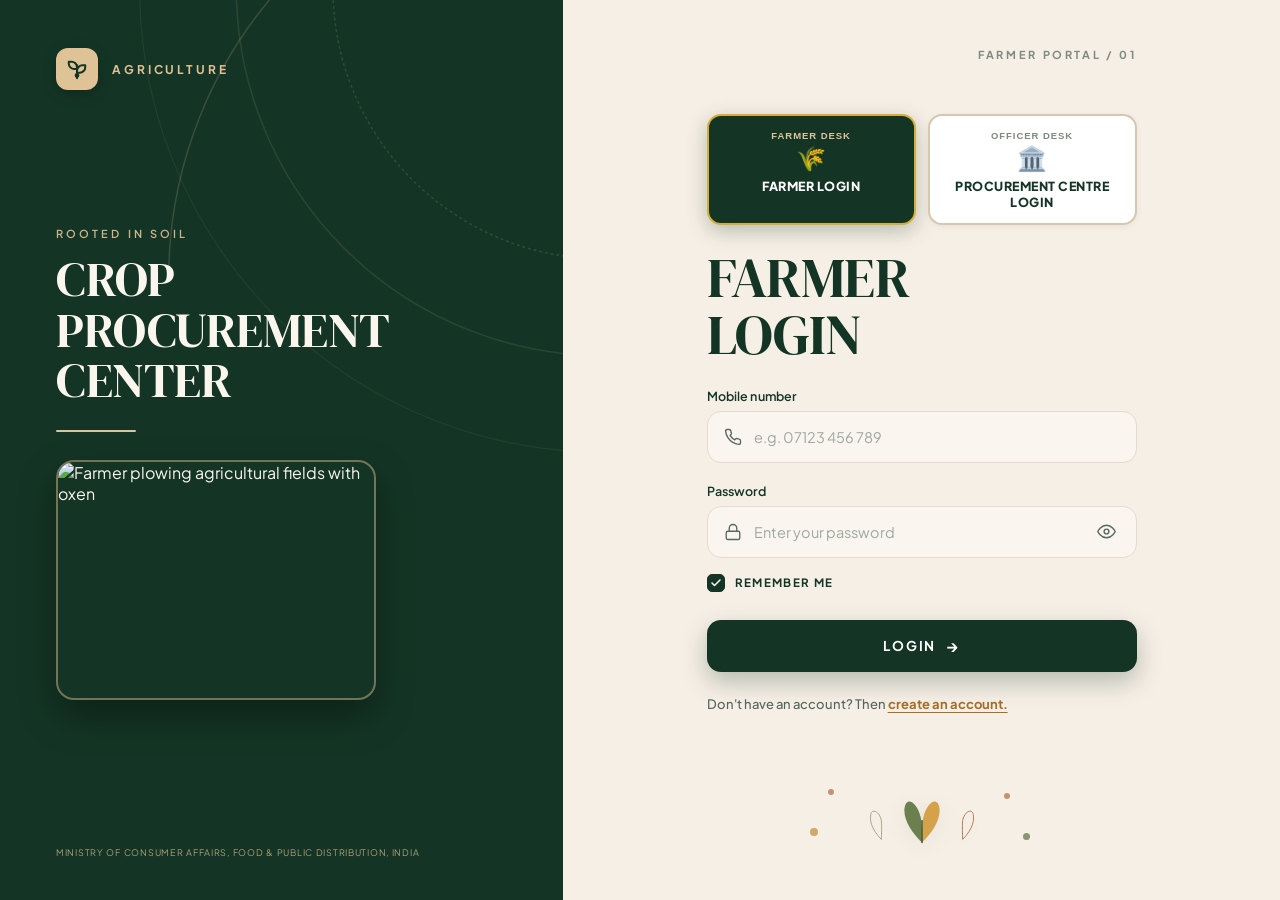
==== index.html @ cc470681 "Add files via upload" ====
<!DOCTYPE html>
<html lang="en">
<head>
  <meta charset="UTF-8">
  <meta name="viewport" content="width=device-width, initial-scale=1.0">
  <title>Ministry of Consumer Affairs, Food & Public Distribution | Crop Procurement Portal</title>
  <meta name="description" content="Official Government of India Crop Procurement System & Portal for farmers. Manage produce registration, book procurement slots, track live tokens, and receive direct MSP payments (DBT).">
  <meta name="theme-color" content="#143525">
  
  <!-- Open Graph / Meta -->
  <meta property="og:type" content="website">
  <meta property="og:title" content="Crop Procurement Center Portal | Government of India">
  <meta property="og:description" content="Direct Benefit Transfer (DBT), Produce Registration, Slot Booking & Real-Time Token Queue Portal for Farmers.">
  <meta property="og:image" content="assets/farmer-illustration.jpg">
  
  <link rel="icon" type="image/svg+xml" href="data:image/svg+xml,<svg xmlns='http://www.w3.org/2000/svg' viewBox='0 0 24 24' fill='%23DFC396'><path d='M12 10a6 6 0 0 0-6-6H3v2a6 6 0 0 0 6 6h3'/><path d='M12 14a6 6 0 0 1 6-6h3v2a6 6 0 0 1-6 6h-3'/><path d='M12 22V8'/><circle cx='12' cy='19' r='1.5'/></svg>">
  
  <!-- Google Fonts: Cormorant Garamond, DM Serif Display, Plus Jakarta Sans -->
  <link rel="preconnect" href="https://fonts.googleapis.com">
  <link rel="preconnect" href="https://fonts.gstatic.com" crossorigin>
  <link href="https://fonts.googleapis.com/css2?family=Cormorant+Garamond:ital,wght@0,500;0,600;0,700;1,600&family=DM+Serif+Display:ital@0;1&family=Plus+Jakarta+Sans:wght@400;500;600;700&display=swap" rel="stylesheet">
  
  <link rel="stylesheet" href="styles.css">
</head>
<body>
  <!-- LOGIN SCREEN -->
  <div class="login-wrapper" id="loginScreen">
    <!-- LEFT PANEL: Green Agricultural Branding -->
    <section class="brand-panel">
      <!-- Decorative background arcs -->
      <svg class="bg-arcs" viewBox="0 0 600 600" fill="none" xmlns="http://www.w3.org/2000/svg" aria-hidden="true">
        <circle cx="580" cy="50" r="280" stroke="#dfc396" stroke-opacity="0.18" stroke-width="1.5" stroke-dasharray="3 3"/>
        <circle cx="580" cy="50" r="380" stroke="#dfc396" stroke-opacity="0.14" stroke-width="1.5"/>
        <circle cx="580" cy="50" r="480" stroke="#dfc396" stroke-opacity="0.09" stroke-width="1.2"/>
        <path d="M 580, -100 A 450 450 0 0 0 130 350" stroke="#dfc396" stroke-opacity="0.22" stroke-width="1.5" />
      </svg>

      <!-- Brand Header -->
      <header class="brand-header">
        <div class="logo-badge sapling-badge" id="logoBadge" title="Agricultural Sapling Logo">
          <svg class="sprout-icon" viewBox="0 0 24 24" width="22" height="22" fill="none" stroke="currentColor" stroke-width="2.2" stroke-linecap="round" stroke-linejoin="round">
            <path d="M12 10a6 6 0 0 0-6-6H3v2a6 6 0 0 0 6 6h3" />
            <path d="M12 14a6 6 0 0 1 6-6h3v2a6 6 0 0 1-6 6h-3" />
            <path d="M12 22V8" />
            <circle cx="12" cy="19" r="1.5" fill="currentColor"/>
          </svg>
        </div>
        <span class="brand-name">AGRICULTURE</span>
      </header>

      <!-- Brand Main Typography -->
      <div class="brand-content">
        <span class="tagline">ROOTED IN SOIL</span>
        <h1 class="brand-title">
          <span>CROP</span>
          <span>PROCUREMENT</span>
          <span>CENTER</span>
        </h1>
        <div class="accent-line" aria-hidden="true"></div>

        <!-- Illustration Card -->
        <div class="farmer-card-container">
          <div class="farmer-card">
            <img 
              src="assets/farmer-illustration.jpg" 
              alt="Farmer plowing agricultural fields with oxen" 
              class="farmer-card-img"
              loading="eager"
            />
          </div>
        </div>
      </div>

      <footer class="brand-footer">
        <span class="support-text">Ministry of Consumer Affairs, Food &amp; Public Distribution, India</span>
      </footer>
    </section>

    <!-- RIGHT PANEL: Warm Cream Authentication Form -->
    <main class="auth-panel">
      <div class="auth-header">
        <span class="step-indicator" id="authStepIndicator">FARMER PORTAL / 01</span>
      </div>

      <div class="form-container">
        <!-- Prominent Side-by-Side Login Selection: Farmer Login & Procurement Centre Login -->
        <div class="login-type-selector">
          <button type="button" class="login-type-card active" id="tabFarmerLogin">
            <span class="type-card-badge">FARMER DESK</span>
            <span class="type-card-icon">🌾</span>
            <span class="type-card-title">FARMER LOGIN</span>
          </button>
          <button type="button" class="login-type-card" id="tabOfficerLogin">
            <span class="type-card-badge">OFFICER DESK</span>
            <span class="type-card-icon">🏛️</span>
            <span class="type-card-title">PROCUREMENT CENTRE LOGIN</span>
          </button>
        </div>

        <div class="form-title-group">
          <h2 class="form-title" id="loginFormTitle">
            <span class="line-1">FARMER</span>
            <span class="line-2">LOGIN</span>
          </h2>
        </div>

        <form id="loginForm" class="auth-form" novalidate>
          <!-- Mobile Number / Officer ID Input -->
          <div class="form-group" id="mobileGroup">
            <label for="mobileNumber" class="form-label" id="identifierLabel">Mobile number</label>
            <div class="input-wrapper">
              <span class="input-icon" id="identifierIcon" aria-hidden="true">
                <svg viewBox="0 0 24 24" fill="none" stroke="currentColor" stroke-width="1.8" stroke-linecap="round" stroke-linejoin="round">
                  <path d="M22 16.92v3a2 2 0 0 1-2.18 2 19.79 19.79 0 0 1-8.63-3.07 19.5 19.5 0 0 1-6-6 19.79 19.79 0 0 1-3.07-8.67A2 2 0 0 1 4.11 2h3a2 2 0 0 1 2 1.72 12.84 12.84 0 0 0 .7 2.81 2 2 0 0 1-.45 2.11L8.09 9.91a16 16 0 0 0 6 6l1.27-1.27a2 2 0 0 1 2.11-.45 12.84 12.84 0 0 0 2.81.7A2 2 0 0 1 22 16.92z"/>
                </svg>
              </span>
              <input 
                type="text" 
                id="mobileNumber" 
                name="mobileNumber" 
                class="form-input" 
                placeholder="e.g. 07123 456 789" 
                autocomplete="tel" 
                required
                maxlength="25"
              />
            </div>
            <span class="error-msg" id="mobileError"></span>
          </div>

          <!-- Password Input -->
          <div class="form-group" id="passwordGroup">
            <label for="password" class="form-label" id="passwordLabel">Password</label>
            <div class="input-wrapper">
              <span class="input-icon" aria-hidden="true">
                <svg viewBox="0 0 24 24" fill="none" stroke="currentColor" stroke-width="1.8" stroke-linecap="round" stroke-linejoin="round">
                  <rect x="3" y="11" width="18" height="11" rx="2" ry="2"/>
                  <path d="M7 11V7a5 5 0 0 1 10 0v4"/>
                </svg>
              </span>
              <input 
                type="password" 
                id="password" 
                name="password" 
                class="form-input" 
                placeholder="Enter your password" 
                autocomplete="current-password" 
                required
              />
              <button 
                type="button" 
                id="togglePassword" 
                class="toggle-password-btn" 
                aria-label="Toggle password visibility"
                title="Show/Hide Password"
              >
                <!-- Eye open icon -->
                <svg class="icon-eye" viewBox="0 0 24 24" fill="none" stroke="currentColor" stroke-width="1.8" stroke-linecap="round" stroke-linejoin="round">
                  <path d="M1 12s4-8 11-8 11 8 11 8-4 8-11 8-11-8-11-8z"/>
                  <circle cx="12" cy="12" r="3"/>
                </svg>
                <!-- Eye slashed icon -->
                <svg class="icon-eye-off hidden" viewBox="0 0 24 24" fill="none" stroke="currentColor" stroke-width="1.8" stroke-linecap="round" stroke-linejoin="round">
                  <path d="M17.94 17.94A10.07 10.07 0 0 1 12 20c-7 0-11-8-11-8a18.45 18.45 0 0 1 5.06-5.94M9.9 4.24A9.12 9.12 0 0 1 12 4c7 0 11 8 11 8a18.5 18.5 0 0 1-2.16 3.19m-6.72-1.07a3 3 0 1 1-4.24-4.24"/>
                  <line x1="1" y1="1" x2="23" y2="23"/>
                </svg>
              </button>
            </div>
            <span class="error-msg" id="passwordError"></span>
          </div>

          <!-- Remember Me Checkbox -->
          <div class="form-row-checkbox">
            <label class="custom-checkbox-label">
              <input type="checkbox" id="rememberMe" name="rememberMe" class="custom-checkbox-input" checked>
              <span class="checkbox-box" aria-hidden="true">
                <svg viewBox="0 0 24 24" fill="none" stroke="currentColor" stroke-width="3" stroke-linecap="round" stroke-linejoin="round">
                  <polyline points="20 6 9 17 4 12"/>
                </svg>
              </span>
              <span class="checkbox-text" id="rememberMeText">REMEMBER ME</span>
            </label>
          </div>

          <!-- Submit Button -->
          <button type="submit" id="loginBtn" class="btn-login">
            <span class="btn-text" id="loginBtnText">LOGIN</span>
            <span class="btn-arrow" aria-hidden="true">→</span>
            <span class="btn-loader hidden" aria-hidden="true"></span>
          </button>

          <!-- Register Prompt -->
          <p class="register-prompt" id="registerPromptArea">
            Don't have an account? Then <button type="button" id="openRegisterBtn" class="link-register">create an account.</button>
          </p>
        </form>
      </div>

      <!-- Bottom Decorative Botanical Leaves -->
      <div class="botanical-decoration" aria-hidden="true">
        <!-- Floating dots -->
        <span class="deco-dot dot-1"></span>
        <span class="deco-dot dot-2"></span>
        <span class="deco-dot dot-3"></span>
        <span class="deco-dot dot-4"></span>
        
        <!-- Center Sprout Art -->
        <svg class="botanical-leaves-svg" viewBox="0 0 200 120" fill="none" xmlns="http://www.w3.org/2000/svg">
          <!-- Left Leaf (Olive Green) -->
          <path d="M100 100 C85 85 70 65 72 45 C75 25 92 35 98 60 C100 75 100 90 100 100 Z" fill="#6B804E" />
          <!-- Right Leaf (Mustard Gold) -->
          <path d="M100 100 C115 85 130 65 128 45 C125 25 108 35 102 60 C100 75 100 90 100 100 Z" fill="#D4A24A" />
          <!-- Center Stem -->
          <path d="M100 100 L100 65" stroke="#4A5836" stroke-width="2.5" stroke-linecap="round" />
          <!-- Small auxiliary outline leaf -->
          <path d="M165 95 C175 85 185 70 182 55 C180 45 168 50 165 65 C164 75 165 88 165 95 Z" stroke="#B87B56" stroke-width="1.6" fill="none"/>
          <path d="M35 95 C25 85 15 70 18 55 C20 45 32 50 35 65 C36 75 35 88 35 95 Z" stroke="#6B804E" stroke-width="1.6" fill="none" opacity="0.6"/>
        </svg>
      </div>
    </main>
  </div>

  <!-- POST-LOGIN FARMER DASHBOARD INTERFACE -->
  <div class="dashboard-screen hidden" id="dashboardScreen">
    <!-- Top Navigation Header -->
    <header class="dash-navbar">
      <div class="dash-brand">
        <div class="logo-badge mini" title="Agricultural Sapling Logo">
          <svg viewBox="0 0 24 24" width="18" height="18" fill="none" stroke="currentColor" stroke-width="2.2" stroke-linecap="round" stroke-linejoin="round">
            <path d="M12 10a6 6 0 0 0-6-6H3v2a6 6 0 0 0 6 6h3" />
            <path d="M12 14a6 6 0 0 1 6-6h3v2a6 6 0 0 1-6 6h-3" />
            <path d="M12 22V8" />
            <circle cx="12" cy="19" r="1.5" fill="currentColor"/>
          </svg>
        </div>
        <div class="dash-brand-text">
          <span class="dash-system-name">MINISTRY OF CONSUMER AFFAIRS, FOOD &amp; PUBLIC DISTRIBUTION, INDIA</span>
          <h1 class="dash-portal-title">Crop Procurement Center Portal</h1>
        </div>
      </div>

      <div class="dash-nav-actions">
        <div class="dash-center-badge">
          <span class="status-pulse"></span>
          <span>Procurement Active (Kharif 2026-27)</span>
        </div>

        <!-- Regional Language Selector Pill matching Farmer Dashboard Theme -->
        <div class="farmer-lang-pill" id="farmerLangPill" title="Select Regional Language / ప్రాంతీయ భాష">
          <div class="farmer-lang-icon" aria-hidden="true">
            <svg viewBox="0 0 24 24" width="16" height="16" fill="none" stroke="#143525" stroke-width="2.2" stroke-linecap="round" stroke-linejoin="round">
              <circle cx="12" cy="12" r="10"></circle>
              <line x1="2" y1="12" x2="22" y2="12"></line>
              <path d="M12 2a15.3 15.3 0 0 1 4 10 15.3 15.3 0 0 1-4 10 15.3 15.3 0 0 1-4-10 15.3 15.3 0 0 1 4-10z"></path>
            </svg>
          </div>
          <div class="farmer-lang-info">
            <span class="farmer-lang-label" id="farmerLangPillLabel">LANGUAGE / భాష</span>
            <div class="farmer-lang-select-wrapper">
              <select id="farmerLangSelect" class="farmer-lang-select-styled" aria-label="Select Regional Language">
                <option value="en">English</option>
                <option value="te">తెలుగు (Telugu)</option>
                <option value="hi">हिन्दी (Hindi)</option>
                <option value="ta">தமிழ் (Tamil)</option>
                <option value="ml">മലയാളം (Malayalam)</option>
              </select>
              <span class="farmer-lang-chevron" aria-hidden="true">
                <svg viewBox="0 0 24 24" width="12" height="12" fill="none" stroke="currentColor" stroke-width="2.5" stroke-linecap="round" stroke-linejoin="round">
                  <polyline points="6 9 12 15 18 9"></polyline>
                </svg>
              </span>
            </div>
          </div>
        </div>

        <div class="farmer-profile-pill">
          <div class="farmer-avatar">🌾</div>
          <div class="farmer-info">
            <span class="farmer-name" id="dashFarmerName">Rahul</span>
            <span class="farmer-mobile" id="dashFarmerMobile">+91 98765 43210</span>
          </div>
        </div>

        <!-- Notification Bell -->
        <div class="notif-wrapper">
          <button type="button" class="btn-notif" id="notifBtn" aria-label="Notifications" title="Procurement Alerts">
            <svg viewBox="0 0 24 24" width="18" height="18" fill="none" stroke="currentColor" stroke-width="2" stroke-linecap="round" stroke-linejoin="round">
              <path d="M18 8A6 6 0 0 0 6 8c0 7-3 9-3 9h18s-3-2-3-9"/>
              <path d="M13.73 21a2 2 0 0 1-3.46 0"/>
            </svg>
            <span class="notif-badge zero">0</span>
          </button>

          <!-- Notification Dropdown -->
          <div class="notif-dropdown hidden" id="notifDropdown">
            <div class="notif-dropdown-header">
              <span>Center Alerts &amp; Updates</span>
              <span class="notif-count-tag">0 New</span>
            </div>
            <div class="notif-list">
              <div class="notif-empty-state" style="padding: 24px 16px; text-align: center; color: #64746A; font-size: 13px;">
                <p style="font-weight: 600; margin-bottom: 4px; color: #3E4B41;">No new notifications</p>
                <p style="font-size: 12px; color: #7B8B7F; line-height: 1.4;">Live center alerts, form confirmations, and DBT settlements will appear here.</p>
              </div>
            </div>
          </div>
        </div>

        <button type="button" class="btn-logout" id="logoutBtn" title="Logout from portal">
          <svg viewBox="0 0 24 24" width="16" height="16" fill="none" stroke="currentColor" stroke-width="2" stroke-linecap="round" stroke-linejoin="round">
            <path d="M9 21H5a2 2 0 0 1-2-2V5a2 2 0 0 1 2-2h4"/>
            <polyline points="16 17 21 12 16 7"/>
            <line x1="21" y1="12" x2="9" y2="12"/>
          </svg>
          <span>LOGOUT</span>
        </button>
      </div>
    </header>

    <!-- Main Dashboard Container -->
    <main class="dash-main-content">
      <!-- Welcome Hero Banner -->
      <section class="dash-hero-banner">
        <div class="hero-left">
          <span class="hero-badge">OFFICIAL FARMER DESK</span>
          <h2 class="hero-title">Farmer Procurement Dashboard</h2>
          <p class="hero-desc">Welcome to the integrated procurement &amp; MSP payment portal. Select any module below to schedule slots, register crop produce, track weighbridge tokens, or download direct DBT payment receipts.</p>
        </div>
      </section>

      <!-- 6 Main Options Cards Grid -->
      <section class="dash-modules-section">
        <div class="section-header-row">
          <h3 class="section-heading">Select Procurement Service</h3>
          <span class="section-tag">6 SERVICES AVAILABLE</span>
        </div>

        <div class="modules-grid">
          <!-- 1. PROCUREMENT SCHEDULE -->
          <div class="module-card" data-module="schedule" id="cardSchedule" tabindex="0" role="button">
            <div class="module-icon-wrap icon-gold">
              <svg viewBox="0 0 24 24" width="24" height="24" fill="none" stroke="currentColor" stroke-width="2" stroke-linecap="round" stroke-linejoin="round">
                <rect x="3" y="4" width="18" height="18" rx="2" ry="2"/>
                <line x1="16" y1="2" x2="16" y2="6"/>
                <line x1="8" y1="2" x2="8" y2="6"/>
                <line x1="3" y1="10" x2="21" y2="10"/>
              </svg>
            </div>
            <div class="module-content">
              <span class="module-number">01</span>
              <h4 class="module-title">PROCUREMENT SCHEDULE</h4>
              <p class="module-desc">View crop-wise MSP calendars, procurement operational schedules, daily intake quotas, and purchase limits.</p>
            </div>
            <div class="module-action">
              <span>View Schedule</span>
              <span class="arrow">→</span>
            </div>
          </div>

          <!-- 2. FORM FILLING -->
          <div class="module-card" data-module="form-filling" id="cardFormFilling" tabindex="0" role="button">
            <div class="module-icon-wrap icon-green">
              <svg viewBox="0 0 24 24" width="24" height="24" fill="none" stroke="currentColor" stroke-width="2" stroke-linecap="round" stroke-linejoin="round">
                <path d="M14 2H6a2 2 0 0 0-2 2v16a2 2 0 0 0 2 2h12a2 2 0 0 0 2-2V8z"/>
                <polyline points="14 2 14 8 20 8"/>
                <line x1="16" y1="13" x2="8" y2="13"/>
                <line x1="16" y1="17" x2="8" y2="17"/>
                <polyline points="10 9 9 9 8 9"/>
              </svg>
            </div>
            <div class="module-content">
              <span class="module-number">02</span>
              <h4 class="module-title">FORM FILLING</h4>
              <p class="module-desc">Register new agricultural produce, enter harvest yield quintals, land survey numbers, and bank DBT details.</p>
            </div>
            <div class="module-action">
              <span>Fill Crop Form</span>
              <span class="arrow">→</span>
            </div>
          </div>

          <!-- 3. PROCUREMENT CENTER & SLOT BOOKING -->
          <div class="module-card" data-module="slot-booking" id="cardSlotBooking" tabindex="0" role="button">
            <div class="module-icon-wrap icon-terracotta">
              <svg viewBox="0 0 24 24" width="24" height="24" fill="none" stroke="currentColor" stroke-width="2" stroke-linecap="round" stroke-linejoin="round">
                <path d="M21 10c0 7-9 13-9 13s-9-6-9-13a9 9 0 0 1 18 0z"/>
                <circle cx="12" cy="10" r="3"/>
              </svg>
            </div>
            <div class="module-content">
              <span class="module-number">03</span>
              <h4 class="module-title">PROCUREMENT CENTER & SLOT BOOKING</h4>
              <p class="module-desc">Locate designated procurement centers, choose delivery date, reserve morning/evening time slots, and register transport vehicle.</p>
            </div>
            <div class="module-action">
              <span>Book Slot</span>
              <span class="arrow">→</span>
            </div>
          </div>

          <!-- 4. TOKEN STATUS -->
          <div class="module-card" data-module="token-status" id="cardTokenStatus" tabindex="0" role="button">
            <div class="module-icon-wrap icon-blue">
              <svg viewBox="0 0 24 24" width="24" height="24" fill="none" stroke="currentColor" stroke-width="2" stroke-linecap="round" stroke-linejoin="round">
                <rect x="2" y="6" width="20" height="12" rx="2"/>
                <circle cx="6" cy="12" r="1.5"/>
                <line x1="10" y1="12" x2="18" y2="12"/>
              </svg>
            </div>
            <div class="module-content">
              <span class="module-number">04</span>
              <h4 class="module-title">TOKEN STATUS</h4>
              <p class="module-desc">Live tracker for queue position, weighbridge entry gate pass, QR code token, and estimated intake unloading time.</p>
            </div>
            <div class="module-action">
              <span>Check Live Token</span>
              <span class="arrow">→</span>
            </div>
          </div>

          <!-- 5. FINALIZE PROCUREMENT & PAYMENT -->
          <div class="module-card" data-module="finalize-procurement" id="cardFinalize" tabindex="0" role="button">
            <div class="module-icon-wrap icon-olive">
              <svg viewBox="0 0 24 24" width="24" height="24" fill="none" stroke="currentColor" stroke-width="2" stroke-linecap="round" stroke-linejoin="round">
                <path d="M22 11.08V12a10 10 0 1 1-5.93-9.14"/>
                <polyline points="22 4 12 14.01 9 11.01"/>
              </svg>
            </div>
            <div class="module-content">
              <span class="module-number">05</span>
              <h4 class="module-title">FINALIZE PROCUREMENT & PAYMENT</h4>
              <p class="module-desc">Verify electronic weighbridge gross/tare slips, moisture & quality assaying, approve calculated MSP amount, and authorize payment.</p>
            </div>
            <div class="module-action">
              <span>Review & Approve</span>
              <span class="arrow">→</span>
            </div>
          </div>

          <!-- 6. PAYMENT & TRANSACTION HISTORY -->
          <div class="module-card" data-module="payment-history" id="cardPaymentHistory" tabindex="0" role="button">
            <div class="module-icon-wrap icon-gold-dark">
              <svg viewBox="0 0 24 24" width="24" height="24" fill="none" stroke="currentColor" stroke-width="2" stroke-linecap="round" stroke-linejoin="round">
                <rect x="1" y="4" width="22" height="16" rx="2" ry="2"/>
                <line x1="1" y1="10" x2="23" y2="10"/>
              </svg>
            </div>
            <div class="module-content">
              <span class="module-number">06</span>
              <h4 class="module-title">TRANSACTION &amp; PAYMENT HISTORY</h4>
              <p class="module-desc">Access Direct Benefit Transfer (DBT) bank logs, government payment voucher receipts, and transaction reference numbers.</p>
            </div>
            <div class="module-action">
              <span>View Statements</span>
              <span class="arrow">→</span>
            </div>
          </div>
        </div>
      </section>
    </main>
  </div>

  <!-- DEDICATED PROCUREMENT CENTER OFFICER DASHBOARD INTERFACE -->
  <div class="dashboard-screen hidden" id="officerDashboardScreen">
    <!-- Top Navigation Header -->
    <header class="dash-navbar">
      <div class="dash-brand">
        <div class="logo-badge mini" title="Agricultural Sapling Logo">
          <svg viewBox="0 0 24 24" width="18" height="18" fill="none" stroke="currentColor" stroke-width="2.2" stroke-linecap="round" stroke-linejoin="round">
            <path d="M12 10a6 6 0 0 0-6-6H3v2a6 6 0 0 0 6 6h3" />
            <path d="M12 14a6 6 0 0 1 6-6h3v2a6 6 0 0 1-6 6h-3" />
            <path d="M12 22V8" />
            <circle cx="12" cy="19" r="1.5" fill="currentColor"/>
          </svg>
        </div>
        <div class="dash-brand-text">
          <span class="dash-system-name">MINISTRY OF CONSUMER AFFAIRS, FOOD &amp; PUBLIC DISTRIBUTION, INDIA</span>
          <h1 class="dash-portal-title">Procurement Center Officer Portal</h1>
        </div>
      </div>

      <div class="dash-nav-actions">
        <div class="dash-center-badge">
          <span class="status-pulse"></span>
          <span>Center Active • Desk 03 (North Weighbridge Gate 2)</span>
        </div>
        <div class="farmer-profile-pill">
          <div class="farmer-avatar">🏛️</div>
          <div class="farmer-info">
            <span class="farmer-name" id="officerProfileName">Inspector V. S. Deshmukh</span>
            <span class="farmer-mobile" id="officerProfileId">OFFICER ID: OFF-8492</span>
          </div>
        </div>

        <button type="button" class="btn-logout" id="officerLogoutBtn" title="Logout from Officer Portal">
          <svg viewBox="0 0 24 24" width="16" height="16" fill="none" stroke="currentColor" stroke-width="2" stroke-linecap="round" stroke-linejoin="round">
            <path d="M9 21H5a2 2 0 0 1-2-2V5a2 2 0 0 1 2-2h4"/>
            <polyline points="16 17 21 12 16 7"/>
            <line x1="21" y1="12" x2="9" y2="12"/>
          </svg>
          <span>LOGOUT</span>
        </button>
      </div>
    </header>

    <!-- Main Officer Dashboard Container -->
    <main class="dash-main-content">
      <!-- Officer Hero Banner -->
      <section class="dash-hero-banner">
        <div class="hero-left">
          <span class="hero-badge">OFFICIAL INTAKE &amp; QUALITY ASSAYING DESK</span>
          <h2 class="hero-title">Procurement Center Officer Inspection Desk</h2>
          <p class="hero-desc">Real-time incoming farmer crop intake inspection, electronic weighbridge gross/tare certification, moisture grading, and Direct Benefit Transfer (DBT) payment approvals for <strong>STATE AGRICULTURAL COOPERATIVE CENTER (VILLAGE ABC)</strong>.</p>
        </div>
      </section>

      <!-- Demo Procurement Operation Simulation Bar -->
      <section style="background: linear-gradient(135deg, #143525 0%, #0F281C 100%); border: 1.5px solid #DFC396; border-radius: 14px; padding: 18px 24px; margin-top: 14px; display: flex; justify-content: space-between; align-items: center; gap: 16px; flex-wrap: wrap; box-shadow: 0 4px 16px rgba(20,53,37,0.12);">
        <div style="flex: 1; min-width: 260px;">
          <div style="display: flex; align-items: center; gap: 8px; margin-bottom: 4px;">
            <span style="font-size: 11px; font-weight: 800; background: #DFC396; color: #143525; padding: 3px 8px; border-radius: 4px; letter-spacing: 0.06em;">⚡ DEMO OPERATION SIMULATOR</span>
            <span style="color: #DFC396; font-size: 12px; font-weight: 600;">Officer Evaluation Desk</span>
          </div>
          <p style="color: #E2ECE5; font-size: 13px; margin: 0; line-height: 1.45;">
            Run a live simulation of incoming farmer consignment intake, electronic weighbridge gross certification, moisture assaying grading, and Direct Benefit Transfer (DBT) payment release.
          </p>
        </div>
        <div style="display: flex; gap: 10px; align-items: center; flex-wrap: wrap;">
          <button type="button" class="btn-officer-action" onclick="window.runOfficerDemoOperation();" style="background: #DFC396; color: #143525; font-weight: 800; border: none; box-shadow: 0 4px 12px rgba(223,195,150,0.3);">
            <span>⚡ Run Demo Procurement Operation</span>
          </button>
          <button type="button" class="btn-officer-action" onclick="window.resetOfficerDemo();" style="background: rgba(255,255,255,0.12); color: #FFFFFF; border: 1px solid rgba(223,195,150,0.4);">
            <span>🔄 Reset Desk</span>
          </button>
        </div>
      </section>

      <!-- Current Farmer Procurement Details Section -->
      <section class="dash-modules-section" style="margin-top: 10px;">
        <div class="section-header-row">
          <h3 class="section-heading">Current Farmer Procurement Details</h3>
          <span class="section-tag" id="officerGateTag" style="background: #143525; color: #DFC396; border: 1px solid #DFC396;">LIVE AT WEIGHBRIDGE GATE 2</span>
        </div>

        <!-- No Active Token Card (Displayed when no token or timer in progress) -->
        <div id="officerNoActiveTokenCard" style="background: #FAF7F2; border: 1.5px dashed #DFC396; border-radius: 14px; padding: 36px 20px; text-align: center; margin: 14px 0;">
          <div style="font-size: 38px; margin-bottom: 12px;">🎟️</div>
          <h3 style="font-size: 16.5px; font-weight: 800; color: #143525; letter-spacing: 0.04em; margin-bottom: 8px;">
            NO ACTIVE TOKENS AT WEIGHBRIDGE GATE
          </h3>
          <p style="font-size: 13px; color: #5A6A5E; line-height: 1.55; max-width: 480px; margin: 0 auto;">
            There are currently no active farmer consignments at Weighbridge Gate 2. Once a farmer completes crop registration, books a center slot, and their 15-second token queue countdown completes in the farmer portal, their live weighbridge and DBT details will be dispatched here for officer certification.
          </p>
          <div style="margin-top: 20px;">
            <button type="button" class="btn-officer-action btn-dbt" onclick="window.runOfficerDemoOperation();" style="margin: 0 auto; padding: 10px 20px; font-size: 13px;">
              <span>⚡ Load Demo Consignment (#TK-8492)</span>
            </button>
          </div>
        </div>

        <!-- Detailed Farmer Intake Card (Displayed when token is active & timer completed) -->
        <div class="officer-detail-card hidden" id="officerActiveConsignmentCard">
          <div class="officer-card-header">
            <div class="officer-header-left">
              <span class="officer-token-badge">ACTIVE TOKEN: #TK-8492</span>
              <h4 class="officer-farmer-title" id="officerFarmerHeading">Farmer: Rahul (Village ABC)</h4>
            </div>
            <div class="officer-header-right">
              <span class="badge-tag badge-success">✓ Gate Verified</span>
              <span class="badge-tag badge-pending" id="officerAssayingBadge">Assaying in Progress</span>
            </div>
          </div>

          <div class="officer-details-grid">
            <div class="officer-cell">
              <span class="officer-label">Beneficiary Farmer</span>
              <strong class="officer-val" id="offFarmerName">Rahul</strong>
            </div>
            <div class="officer-cell">
              <span class="officer-label">Registered Mobile</span>
              <strong class="officer-val" id="offFarmerMobile">+91 98765 43210</strong>
            </div>
            <div class="officer-cell">
              <span class="officer-label">Land Survey &amp; Village</span>
              <strong class="officer-val" id="offSurveyCell">Village ABC (Survey #402/1A)</strong>
            </div>
            <div class="officer-cell">
              <span class="officer-label">Agricultural Produce / Crop</span>
              <strong class="officer-val" id="offCropName">Wheat</strong>
            </div>
            <div class="officer-cell">
              <span class="officer-label">Expected Crop Weight</span>
              <strong class="officer-val" id="offExpectedWeight">50.00 Quintals</strong>
            </div>
            <div class="officer-cell">
              <span class="officer-label">Weighbridge Gross Verified</span>
              <strong class="officer-val" id="offActualWeight" style="color: #143525;">48.00 Quintals (≤ Expected)</strong>
            </div>
            <div class="officer-cell">
              <span class="officer-label">Moisture Assaying Content</span>
              <strong class="officer-val" style="color: #1E824C;">10.8% (FAQ Standard ≤ 12.0%)</strong>
            </div>
            <div class="officer-cell">
              <span class="officer-label">Quality Certification Grade</span>
              <strong class="officer-val" style="color: #1E824C;">Grade FAQ (Fair Average Quality)</strong>
            </div>
            <div class="officer-cell">
              <span class="officer-label">Government MSP Rate</span>
              <strong class="officer-val" id="offMspRate">₹ 2,275.00 per Quintal</strong>
            </div>
            <div class="officer-cell" style="background: #FAF3E6; border: 1.5px solid #DFC396; border-radius: 8px; padding: 8px 12px;">
              <span class="officer-label" style="color: #143525; font-weight: 700;">Total Approved DBT Settlement</span>
              <strong class="officer-val" id="offTotalAmount" style="font-size: 16px; color: #143525;">₹ 1,09,200.00</strong>
            </div>
            <div class="officer-cell" style="background: #E8F7EE; border: 1.5px solid #27AE60; border-radius: 8px; padding: 8px 12px;">
              <span class="officer-label" style="color: #143525; font-weight: 700;">Farmer Bank DBT Account</span>
              <strong class="officer-val" id="offBankDetails" style="color: #0E6251; font-weight: 800;">A/C 181166 (IFSC: SBIN0001234)</strong>
            </div>
            <div class="officer-cell">
              <span class="officer-label">Assigned Weighbridge Gate</span>
              <strong class="officer-val">Gate 2 (North Intake Conveyor)</strong>
            </div>
          </div>

          <!-- Officer Actions Bar -->
          <div class="officer-action-bar">
            <button type="button" class="btn-officer-action btn-certify" id="btnCertifyAssaying" onclick="window.officerCertifyAssaying();">
              <span>✓ Certify &amp; Sign Assaying Report</span>
            </button>
            <button type="button" class="btn-officer-action btn-dbt" id="btnOfficerReleaseDbt" onclick="window.officerReleaseDbt();">
              <span>💰 Authorize DBT Payment Release</span>
            </button>
            <button type="button" class="btn-officer-action btn-print" onclick="window.print();">
              <span>📄 Print Consignment Slip</span>
            </button>
          </div>
        </div>

        <!-- Center Intake Queue Table -->
        <div class="section-header-row" style="margin-top: 32px;">
          <h3 class="section-heading">Today's Procurement Center Queue</h3>
          <span class="section-tag" id="officerQueueCountTag">COMPLETED &amp; PROCESSED CONSIGNMENTS</span>
        </div>

        <div class="detail-table-wrap">
          <table class="detail-table">
            <thead>
              <tr>
                <th>Token #</th>
                <th>Farmer Name</th>
                <th>Crop Produce</th>
                <th>Verified Weight</th>
                <th>Weighbridge</th>
                <th>Status / DBT Payment</th>
                <th>Action</th>
              </tr>
            </thead>
            <tbody id="officerQueueTableBody">
              <!-- Permanent Default Completed Consignments (Always Recorded) -->
              <tr>
                <td><strong><code>#TK-8488</code></strong></td>
                <td><strong>Suresh Patel</strong></td>
                <td>Paddy / Rice</td>
                <td>40.00 Qtl</td>
                <td>Gate 1</td>
                <td><span class="badge-tag badge-success">✓ Completed &amp; DBT Settled (₹ 87,320.00)</span></td>
                <td><button type="button" class="btn-modal-back" onclick="window.openReceiptModal('GOV-DBT-984210');" style="padding: 3px 8px; font-size: 11px;">Voucher 📄</button></td>
              </tr>
              <tr>
                <td><strong><code>#TK-8489</code></strong></td>
                <td><strong>Ramesh Rao</strong></td>
                <td>Mustard</td>
                <td>22.00 Qtl</td>
                <td>Gate 2</td>
                <td><span class="badge-tag badge-success">✓ Completed &amp; DBT Settled (₹ 1,24,300.00)</span></td>
                <td><button type="button" class="btn-modal-back" onclick="window.openReceiptModal('GOV-DBT-719403');" style="padding: 3px 8px; font-size: 11px;">Voucher 📄</button></td>
              </tr>
              <tr>
                <td><strong><code>#TK-8490</code></strong></td>
                <td><strong>Kavita Devi</strong></td>
                <td>Soybean</td>
                <td>15.00 Qtl</td>
                <td>Gate 1</td>
                <td><span class="badge-tag badge-success">✓ Completed &amp; DBT Settled (₹ 69,000.00)</span></td>
                <td><button type="button" class="btn-modal-back" onclick="window.openReceiptModal('GOV-DBT-440192');" style="padding: 3px 8px; font-size: 11px;">Voucher 📄</button></td>
              </tr>
              <tr>
                <td><strong><code>#TK-8491</code></strong></td>
                <td><strong>Anil Kumar</strong></td>
                <td>Maize</td>
                <td>30.00 Qtl</td>
                <td>Gate 2</td>
                <td><span class="badge-tag badge-success">✓ Completed &amp; DBT Settled (₹ 62,700.00)</span></td>
                <td><button type="button" class="btn-modal-back" style="padding: 3px 8px; font-size: 11px;">Voucher 📄</button></td>
              </tr>
            </tbody>
          </table>
        </div>

        <!-- DEDICATED PROCUREMENT HISTORY SECTION (RECORDING ALL FARMER DASHBOARD PROCUREMENTS) -->
        <div class="section-header-row" style="margin-top: 40px; border-top: 2px solid #EAE1D2; padding-top: 28px;">
          <div>
            <h3 class="section-heading" style="display: flex; align-items: center; gap: 10px;">
              <span>📜 PROCUREMENT HISTORY</span>
              <span class="badge-tag" style="background: #143525; color: #DFC396; font-size: 11px; padding: 3px 8px;">ALL FARMER SETTLEMENTS</span>
            </h3>
            <p style="font-size: 13px; color: #6A7B6E; margin-top: 4px;">
              Complete consolidated procurement audit log recording all consignments and Direct Benefit Transfers (DBT) finalized from the Farmer Dashboard and Center Desk.
            </p>
          </div>
          <span class="section-tag" id="officerHistoryCountTag">4 TOTAL SETTLED RECORDS</span>
        </div>

        <!-- Summary Statistics Row -->
        <div style="display: grid; grid-template-columns: repeat(auto-fit, minmax(200px, 1fr)); gap: 14px; margin: 16px 0;">
          <div style="background: #FFFFFF; border: 1.5px solid #DFC396; border-radius: 10px; padding: 14px 18px; display: flex; flex-direction: column; gap: 4px;">
            <span style="font-size: 11px; font-weight: 700; color: #7B8B7F; text-transform: uppercase;">Total Consignments</span>
            <strong style="font-size: 18px; color: #143525;" id="histStatCount">4 Consignments</strong>
          </div>
          <div style="background: #FFFFFF; border: 1.5px solid #DFC396; border-radius: 10px; padding: 14px 18px; display: flex; flex-direction: column; gap: 4px;">
            <span style="font-size: 11px; font-weight: 700; color: #7B8B7F; text-transform: uppercase;">Total Weight Procured</span>
            <strong style="font-size: 18px; color: #143525;" id="histStatWeight">107.00 Quintals</strong>
          </div>
          <div style="background: #FFFFFF; border: 1.5px solid #DFC396; border-radius: 10px; padding: 14px 18px; display: flex; flex-direction: column; gap: 4px;">
            <span style="font-size: 11px; font-weight: 700; color: #7B8B7F; text-transform: uppercase;">Total DBT Disbursed</span>
            <strong style="font-size: 18px; color: #1E824C;" id="histStatAmount">₹ 3,43,320.00</strong>
          </div>
        </div>

        <!-- Complete Procurement History Table -->
        <div class="detail-table-wrap">
          <table class="detail-table">
            <thead>
              <tr>
                <th>Date</th>
                <th>Token #</th>
                <th>Beneficiary Farmer</th>
                <th>Survey #</th>
                <th>Crop Produce</th>
                <th>Net Weight</th>
                <th>DBT Amount</th>
                <th>Transaction / UTR No.</th>
                <th>Status</th>
                <th>Action</th>
              </tr>
            </thead>
            <tbody id="officerHistoryTableBody">
              <!-- Dynamically populated with all completed farmer procurements and past records -->
            </tbody>
          </table>
        </div>
      </section>
    </main>
  </div>

  <!-- DASHBOARD DETAIL INTERACTIVE MODAL -->
  <div class="modal-backdrop hidden" id="dashDetailModal" role="dialog" aria-modal="true" aria-labelledby="dashModalTitle">
    <div class="modal-card dash-detail-card">
      <button type="button" class="modal-close" id="closeDashModalBtn" aria-label="Close modal">×</button>
      
      <div class="modal-header">
        <span class="dash-modal-tag" id="dashModalCategory">PROCUREMENT SERVICE</span>
        <h3 id="dashModalTitle" class="modal-title">Service Details</h3>
      </div>

      <div class="dash-modal-body" id="dashModalBody">
        <!-- Injected dynamically based on clicked option -->
      </div>
    </div>
  </div>

  <!-- Government DBT Payment Voucher / Receipt Modal -->
  <div class="modal-backdrop hidden" id="receiptModal" role="dialog" aria-modal="true" aria-labelledby="receiptTitle">
    <div class="modal-card receipt-card">
      <button type="button" class="modal-close" id="closeReceiptBtn" aria-label="Close receipt modal">×</button>
      <div id="receiptModalBody">
        <!-- Injected dynamically -->
      </div>
    </div>
  </div>

  <!-- Registration Modal for Farmer Enrollment -->
  <div class="modal-backdrop hidden" id="registerModal" role="dialog" aria-modal="true" aria-labelledby="modalTitle">
    <div class="modal-card">
      <button type="button" class="modal-close" id="closeRegisterBtn" aria-label="Close modal">×</button>
      
      <div class="modal-header">
        <h3 id="modalTitle" class="modal-title">New Farmer Registration</h3>
      </div>

      <form id="registerForm" class="modal-form">
        <div class="modal-form-grid single-col">
          <div class="modal-input-group full-width">
            <label for="regFullName">Full Name</label>
            <input type="text" id="regFullName" name="regFullName" placeholder="Enter full name" required autocomplete="name">
          </div>
          <div class="modal-input-group full-width">
            <label for="regMobile">Mobile Number</label>
            <input type="tel" id="regMobile" name="regMobile" placeholder="Enter mobile number" required autocomplete="tel" maxlength="15">
          </div>
          <div class="modal-input-group full-width">
            <label for="regPassword">Create Password</label>
            <input type="password" id="regPassword" name="regPassword" placeholder="Create a password" required minlength="4" autocomplete="new-password">
          </div>
        </div>

        <button type="submit" class="modal-submit-btn">
          <span>Register</span>
          <span>→</span>
        </button>
      </form>
    </div>
  </div>

  <!-- Toast Notification Container -->
  <div id="toastContainer" class="toast-container" aria-live="polite"></div>

  <script src="app.js"></script>
</body>
</html>
---- styles.css ----
/* ==========================================================================
   Crop Procurement Center - Farmer Login Theme
   ========================================================================== */

:root {
  /* Color Palette - Exact Match to Visual Spec */
  --bg-dark-green: #143525;
  --bg-dark-green-hover: #1b4531;
  --bg-dark-green-active: #0f281c;
  --bg-cream: #F6EFE6;
  --bg-cream-card: #FAF5EE;
  --bg-white: #FFFFFF;

  --accent-gold: #DFC396;
  --accent-gold-dark: #C5994A;
  --accent-gold-link: #A66E26;
  --accent-terracotta: #B87B56;
  --accent-olive: #6B804E;

  --text-dark: #143525;
  --text-dark-secondary: #2C4035;
  --text-muted: #7E8B83;
  --text-light-cream: #FAF6EE;
  --text-light-gold: #DFC396;
  --text-placeholder: #9EA8A2;

  --border-light: #E4DBD0;
  --border-focus: #143525;
  --border-error: #D34537;

  /* Typography */
  --font-serif: 'DM Serif Display', 'Cormorant Garamond', Georgia, serif;
  --font-sans: 'Plus Jakarta Sans', -apple-system, BlinkMacSystemFont, 'Segoe UI', Roboto, sans-serif;

  /* Shadows */
  --shadow-button: 0 10px 24px rgba(20, 53, 37, 0.28);
  --shadow-button-hover: 0 14px 30px rgba(20, 53, 37, 0.38);
  --shadow-card: 0 16px 36px rgba(0, 0, 0, 0.25);
  --shadow-modal: 0 24px 60px rgba(20, 53, 37, 0.22);
}

/* Reset & Base */
*, *::before, *::after {
  box-sizing: border-box;
  margin: 0;
  padding: 0;
}

html, body {
  height: 100%;
  width: 100%;
  font-family: var(--font-sans);
  background-color: var(--bg-cream);
  color: var(--text-dark);
  -webkit-font-smoothing: antialiased;
  -moz-osx-font-smoothing: grayscale;
  overflow-x: hidden;
}

/* Layout Wrapper */
.login-wrapper {
  display: flex;
  min-height: 100vh;
  width: 100vw;
  background-color: var(--bg-cream);
}

/* ==========================================================================
   LEFT BRANDING PANEL
   ========================================================================== */
.brand-panel {
  flex: 0 0 44%;
  position: relative;
  background-color: var(--bg-dark-green);
  color: var(--text-light-cream);
  padding: 48px 56px 40px 56px;
  display: flex;
  flex-direction: column;
  justify-content: space-between;
  overflow: hidden;
  z-index: 1;
}

/* Concentric Background Arcs */
.bg-arcs {
  position: absolute;
  top: -60px;
  right: -60px;
  width: 580px;
  height: 580px;
  pointer-events: none;
  z-index: 0;
  opacity: 0.85;
}

/* Brand Header */
.brand-header {
  position: relative;
  z-index: 2;
  display: flex;
  align-items: center;
  gap: 14px;
}

.logo-badge {
  width: 42px;
  height: 42px;
  background-color: var(--accent-gold);
  border-radius: 12px;
  display: flex;
  align-items: center;
  justify-content: center;
  color: var(--bg-dark-green);
  box-shadow: 0 4px 14px rgba(0, 0, 0, 0.22);
  transition: transform 0.3s cubic-bezier(0.16, 1, 0.3, 1), box-shadow 0.3s ease;
}

.logo-badge:hover {
  transform: rotate(6deg) scale(1.08);
  box-shadow: 0 6px 18px rgba(223, 195, 150, 0.35);
}

.sprout-icon {
  width: 22px;
  height: 22px;
}

.brand-name {
  font-size: 12px;
  font-weight: 700;
  letter-spacing: 0.24em;
  color: var(--accent-gold);
  text-transform: uppercase;
}

/* Brand Main Content */
.brand-content {
  position: relative;
  z-index: 2;
  margin: 32px 0;
  display: flex;
  flex-direction: column;
  align-items: flex-start;
}

.tagline {
  font-size: 11px;
  font-weight: 600;
  letter-spacing: 0.28em;
  color: var(--accent-gold);
  text-transform: uppercase;
  margin-bottom: 14px;
  opacity: 0.9;
}

.brand-title {
  font-family: var(--font-serif);
  font-size: clamp(34px, 3.8vw, 54px);
  font-weight: 400;
  line-height: 1.04;
  letter-spacing: -0.01em;
  color: var(--text-light-cream);
  display: flex;
  flex-direction: column;
}

.brand-title span {
  display: block;
}

.accent-line {
  width: 80px;
  height: 2px;
  background-color: var(--accent-gold);
  margin-top: 24px;
  margin-bottom: 28px;
  border-radius: 1px;
}

/* Farmer Artwork Card */
.farmer-card-container {
  width: 100%;
  max-width: 320px;
}

.farmer-card {
  position: relative;
  width: 100%;
  aspect-ratio: 4 / 3;
  border-radius: 18px;
  overflow: hidden;
  border: 2.5px solid rgba(223, 195, 150, 0.45);
  box-shadow: 0 16px 36px rgba(0, 0, 0, 0.35);
  transition: transform 0.4s cubic-bezier(0.16, 1, 0.3, 1), box-shadow 0.4s ease;
}

.farmer-card:hover {
  transform: translateY(-4px) scale(1.02);
  box-shadow: 0 22px 48px rgba(0, 0, 0, 0.45);
  border-color: rgba(223, 195, 150, 0.75);
}

.farmer-card-img {
  width: 100%;
  height: 100%;
  object-fit: cover;
  display: block;
}

/* Brand Footer */
.brand-footer {
  position: relative;
  z-index: 2;
  margin-top: 10px;
}

.support-text {
  font-size: 9px;
  letter-spacing: 0.08em;
  color: rgba(223, 195, 150, 0.75);
  text-transform: uppercase;
  line-height: 1.4;
  display: block;
}

/* ==========================================================================
   RIGHT AUTHENTICATION PANEL
   ========================================================================== */
.auth-panel {
  flex: 1 1 56%;
  background-color: var(--bg-cream);
  padding: 48px 64px 40px 64px;
  display: flex;
  flex-direction: column;
  justify-content: space-between;
  align-items: center;
  position: relative;
  overflow-y: auto;
}

/* Auth Header */
.auth-header {
  width: 100%;
  max-width: 430px;
  display: flex;
  justify-content: flex-end;
  align-items: center;
}

.step-indicator {
  font-size: 11px;
  font-weight: 700;
  letter-spacing: 0.24em;
  color: var(--text-muted);
  text-transform: uppercase;
}

/* Form Container */
.form-container {
  width: 100%;
  max-width: 430px;
  margin: auto 0;
  padding: 24px 0;
}

/* Prominent Side-by-Side Login Selection Cards */
.login-type-selector {
  display: flex;
  gap: 12px;
  margin-bottom: 24px;
  width: 100%;
}

.login-type-card {
  flex: 1;
  display: flex;
  flex-direction: column;
  align-items: center;
  text-align: center;
  padding: 14px 10px 12px 10px;
  border-radius: 14px;
  border: 2px solid #D8C7B0;
  background: #FFFFFF;
  cursor: pointer;
  transition: all 0.25s cubic-bezier(0.16, 1, 0.3, 1);
  position: relative;
  box-shadow: 0 2px 6px rgba(20, 53, 37, 0.06);
}

.login-type-card:hover {
  border-color: var(--bg-dark-green);
  transform: translateY(-2px);
  box-shadow: 0 6px 16px rgba(20, 53, 37, 0.12);
}

.login-type-card.active {
  background: var(--bg-dark-green);
  border-color: #D4AF37;
  box-shadow: 0 6px 20px rgba(20, 53, 37, 0.28);
}

.type-card-badge {
  font-size: 9.5px;
  font-weight: 800;
  letter-spacing: 0.1em;
  text-transform: uppercase;
  color: #7B8B7F;
  margin-bottom: 4px;
}

.login-type-card.active .type-card-badge {
  color: #DFC396;
}

.type-card-icon {
  font-size: 24px;
  margin-bottom: 6px;
}

.type-card-title {
  font-family: var(--font-sans);
  font-size: 12.5px;
  font-weight: 800;
  letter-spacing: 0.04em;
  color: #143525;
  line-height: 1.25;
  text-transform: uppercase;
}

.login-type-card.active .type-card-title {
  color: #FFFFFF;
}

.form-title-group {
  margin-bottom: 24px;
}

.form-title {
  font-family: var(--font-serif);
  font-size: clamp(42px, 4.4vw, 58px);
  font-weight: 400;
  line-height: 1.02;
  letter-spacing: -0.01em;
  color: var(--text-dark);
  display: flex;
  flex-direction: column;
}

.form-title .line-1,
.form-title .line-2 {
  display: block;
}

/* Auth Form */
.auth-form {
  display: flex;
  flex-direction: column;
  gap: 20px;
}

.form-group {
  display: flex;
  flex-direction: column;
}

.form-label {
  font-size: 12.5px;
  font-weight: 600;
  color: var(--text-dark);
  margin-bottom: 7px;
  letter-spacing: 0.01em;
}

.input-wrapper {
  position: relative;
  display: flex;
  align-items: center;
  background-color: var(--bg-cream-card);
  border: 1.5px solid var(--border-light);
  border-radius: 14px;
  height: 52px;
  padding: 0 16px;
  transition: all 0.25s cubic-bezier(0.16, 1, 0.3, 1);
}

.input-wrapper:hover {
  border-color: #d1c5b4;
  background-color: #FFFFFF;
}

.input-wrapper:focus-within {
  border-color: var(--border-focus);
  background-color: #FFFFFF;
  box-shadow: 0 0 0 4px rgba(20, 53, 37, 0.08);
}

.form-group.has-error .input-wrapper {
  border-color: var(--border-error);
  box-shadow: 0 0 0 3px rgba(211, 69, 55, 0.12);
}

.input-icon {
  display: flex;
  align-items: center;
  justify-content: center;
  color: #586960;
  margin-right: 12px;
  flex-shrink: 0;
}

.input-icon svg {
  width: 18px;
  height: 18px;
}

.form-input {
  flex: 1;
  background: transparent;
  border: none;
  outline: none;
  font-family: var(--font-sans);
  font-size: 14.5px;
  font-weight: 500;
  color: var(--text-dark);
  width: 100%;
}

.form-input::placeholder {
  color: var(--text-placeholder);
  font-weight: 400;
}

.toggle-password-btn {
  background: transparent;
  border: none;
  outline: none;
  cursor: pointer;
  color: #586960;
  display: flex;
  align-items: center;
  justify-content: center;
  padding: 4px;
  border-radius: 6px;
  transition: color 0.2s ease, transform 0.2s ease;
}

.toggle-password-btn:hover {
  color: var(--text-dark);
  transform: scale(1.1);
}

.toggle-password-btn svg {
  width: 19px;
  height: 19px;
}

.error-msg {
  font-size: 11.5px;
  color: var(--border-error);
  margin-top: 5px;
  min-height: 16px;
  display: none;
}

.form-group.has-error .error-msg {
  display: block;
  animation: fadeIn 0.2s ease;
}

/* Remember Me Checkbox */
.form-row-checkbox {
  display: flex;
  align-items: center;
  margin-top: -4px;
}

.custom-checkbox-label {
  display: flex;
  align-items: center;
  gap: 10px;
  cursor: pointer;
  user-select: none;
}

.custom-checkbox-input {
  position: absolute;
  opacity: 0;
  width: 0;
  height: 0;
}

.checkbox-box {
  width: 18px;
  height: 18px;
  border-radius: 5px;
  border: 1.6px solid #627268;
  background-color: transparent;
  display: flex;
  align-items: center;
  justify-content: center;
  transition: all 0.2s ease;
}

.checkbox-box svg {
  width: 12px;
  height: 12px;
  color: #FFFFFF;
  opacity: 0;
  transform: scale(0.6);
  transition: all 0.2s cubic-bezier(0.34, 1.56, 0.64, 1);
}

.custom-checkbox-input:checked + .checkbox-box {
  background-color: var(--bg-dark-green);
  border-color: var(--bg-dark-green);
}

.custom-checkbox-input:checked + .checkbox-box svg {
  opacity: 1;
  transform: scale(1);
}

.custom-checkbox-input:focus + .checkbox-box {
  box-shadow: 0 0 0 3px rgba(20, 53, 37, 0.15);
}

.checkbox-text {
  font-size: 11.5px;
  font-weight: 700;
  letter-spacing: 0.12em;
  color: var(--text-dark);
  text-transform: uppercase;
}

/* Login Action Button */
.btn-login {
  height: 52px;
  width: 100%;
  background-color: var(--bg-dark-green);
  color: #FFFFFF;
  border: none;
  border-radius: 14px;
  font-family: var(--font-sans);
  font-size: 13.5px;
  font-weight: 700;
  letter-spacing: 0.14em;
  text-transform: uppercase;
  display: flex;
  align-items: center;
  justify-content: center;
  gap: 10px;
  cursor: pointer;
  box-shadow: var(--shadow-button);
  transition: all 0.25s cubic-bezier(0.16, 1, 0.3, 1);
  margin-top: 8px;
  position: relative;
  overflow: hidden;
}

.btn-login:hover {
  background-color: var(--bg-dark-green-hover);
  box-shadow: var(--shadow-button-hover);
  transform: translateY(-2px);
}

.btn-login:active {
  background-color: var(--bg-dark-green-active);
  transform: translateY(0);
  box-shadow: 0 6px 16px rgba(20, 53, 37, 0.25);
}

.btn-arrow {
  font-size: 16px;
  line-height: 1;
  transition: transform 0.2s ease;
}

.btn-login:hover .btn-arrow {
  transform: translateX(4px);
}

/* Spinner for Button */
.btn-loader {
  width: 18px;
  height: 18px;
  border: 2px solid rgba(255, 255, 255, 0.35);
  border-top-color: #FFFFFF;
  border-radius: 50%;
  animation: spin 0.7s linear infinite;
}

/* Register Prompt */
.register-prompt {
  font-size: 13px;
  color: #55665D;
  font-weight: 500;
  margin-top: 4px;
}

.link-register {
  background: none;
  border: none;
  font-family: inherit;
  font-size: inherit;
  font-weight: 700;
  color: var(--accent-gold-link);
  text-decoration: underline;
  text-underline-offset: 3px;
  cursor: pointer;
  padding: 0;
  transition: color 0.2s ease;
}

.link-register:hover {
  color: #7D4F13;
}

/* Botanical Decoration at Bottom */
.botanical-decoration {
  position: relative;
  width: 100%;
  max-width: 260px;
  height: 85px;
  display: flex;
  align-items: center;
  justify-content: center;
  margin-top: 10px;
  pointer-events: none;
}

.botanical-leaves-svg {
  width: 160px;
  height: 75px;
  filter: drop-shadow(0 4px 10px rgba(0, 0, 0, 0.05));
  animation: gentleSway 6s ease-in-out infinite alternate;
  transform-origin: bottom center;
}

/* Floating Dots */
.deco-dot {
  position: absolute;
  border-radius: 50%;
  opacity: 0.8;
}

.dot-1 {
  width: 6px;
  height: 6px;
  background-color: var(--accent-terracotta);
  top: 14px;
  left: 36px;
  animation: floatSlow 4s ease-in-out infinite alternate;
}

.dot-2 {
  width: 8px;
  height: 8px;
  background-color: var(--accent-gold-dark);
  bottom: 24px;
  left: 18px;
  animation: floatSlow 5s ease-in-out infinite alternate-reverse;
}

.dot-3 {
  width: 6px;
  height: 6px;
  background-color: var(--accent-terracotta);
  top: 18px;
  right: 42px;
  animation: floatSlow 4.5s ease-in-out infinite alternate;
}

.dot-4 {
  width: 7px;
  height: 7px;
  background-color: var(--accent-olive);
  bottom: 20px;
  right: 22px;
  animation: floatSlow 5.2s ease-in-out infinite alternate-reverse;
}

/* ==========================================================================
   MODAL DIALOG (REGISTRATION)
   ========================================================================== */
.modal-backdrop {
  position: fixed;
  inset: 0;
  background-color: rgba(14, 34, 24, 0.65);
  backdrop-filter: blur(8px);
  z-index: 1000;
  display: flex;
  align-items: center;
  justify-content: center;
  padding: 20px;
  opacity: 1;
  transition: opacity 0.3s ease;
}

.modal-backdrop.hidden {
  opacity: 0;
  pointer-events: none;
  visibility: hidden;
}

.modal-card {
  background: #FAF6F0;
  border: 1px solid var(--accent-gold);
  border-radius: 20px;
  width: 100%;
  max-width: 460px;
  padding: 32px 30px;
  position: relative;
  box-shadow: var(--shadow-modal);
  transform: scale(1);
  transition: transform 0.3s cubic-bezier(0.16, 1, 0.3, 1);
  max-height: 90vh;
  overflow-y: auto;
}

.modal-backdrop.hidden .modal-card {
  transform: scale(0.95);
}

.modal-close {
  position: absolute;
  top: 18px;
  right: 20px;
  background: transparent;
  border: none;
  font-size: 28px;
  color: var(--text-muted);
  cursor: pointer;
  line-height: 1;
  padding: 4px;
  border-radius: 8px;
  transition: color 0.2s ease;
}

.modal-close:hover {
  color: var(--text-dark);
}

.modal-header {
  margin-bottom: 22px;
}

.modal-badge {
  width: 38px;
  height: 38px;
  background-color: var(--bg-dark-green);
  color: var(--accent-gold);
  border-radius: 10px;
  display: flex;
  align-items: center;
  justify-content: center;
  margin-bottom: 12px;
}

.modal-title {
  font-family: var(--font-serif);
  font-size: 28px;
  font-weight: 400;
  color: var(--text-dark);
  line-height: 1.15;
}

.modal-subtitle {
  font-size: 13px;
  color: var(--text-muted);
  margin-top: 4px;
}

.modal-form-grid {
  display: grid;
  grid-template-columns: 1fr 1fr;
  gap: 16px;
}

.modal-form-grid.single-col {
  grid-template-columns: 1fr;
  gap: 14px;
}

.modal-input-group {
  display: flex;
  flex-direction: column;
}

.modal-input-group.full-width {
  grid-column: 1 / -1;
}

.modal-input-group label {
  font-size: 12px;
  font-weight: 600;
  color: var(--text-dark);
  margin-bottom: 6px;
}

.modal-input-group input,
.modal-input-group select {
  height: 46px;
  padding: 0 14px;
  border-radius: 10px;
  border: 1.5px solid var(--border-light);
  background-color: #FFFFFF;
  font-family: var(--font-sans);
  font-size: 13.5px;
  color: var(--text-dark);
  outline: none;
  transition: border-color 0.2s ease;
}

.modal-input-group input:focus,
.modal-input-group select:focus {
  border-color: var(--border-focus);
}

.modal-submit-btn {
  width: 100%;
  height: 50px;
  margin-top: 24px;
  background-color: var(--bg-dark-green);
  color: #FFFFFF;
  border: none;
  border-radius: 12px;
  font-family: var(--font-sans);
  font-size: 13.5px;
  font-weight: 700;
  letter-spacing: 0.08em;
  display: flex;
  align-items: center;
  justify-content: center;
  gap: 10px;
  cursor: pointer;
  transition: background-color 0.2s ease, transform 0.2s ease;
}

.modal-submit-btn:hover {
  background-color: var(--bg-dark-green-hover);
  transform: translateY(-1px);
}

/* ==========================================================================
   TOAST NOTIFICATIONS
   ========================================================================== */
.toast-container {
  position: fixed;
  bottom: 24px;
  right: 24px;
  z-index: 2000;
  display: flex;
  flex-direction: column;
  gap: 10px;
  pointer-events: none;
}

.toast {
  pointer-events: auto;
  display: flex;
  align-items: center;
  gap: 12px;
  padding: 14px 20px;
  border-radius: 12px;
  font-size: 13.5px;
  font-weight: 600;
  color: #FFFFFF;
  box-shadow: 0 10px 26px rgba(0, 0, 0, 0.2);
  animation: slideInRight 0.35s cubic-bezier(0.16, 1, 0.3, 1);
  max-width: 360px;
}

.toast-success {
  background-color: var(--bg-dark-green);
  border-left: 5px solid var(--accent-gold);
}

.toast-error {
  background-color: #A8281C;
  border-left: 5px solid #FF8B7B;
}

.toast-info {
  background-color: #274C3B;
  border-left: 5px solid #82D19B;
}

/* ==========================================================================
   UTILITY & ANIMATIONS
   ========================================================================== */
.hidden {
  display: none !important;
}

@keyframes spin {
  to { transform: rotate(360deg); }
}

@keyframes fadeIn {
  from { opacity: 0; transform: translateY(-4px); }
  to { opacity: 1; transform: translateY(0); }
}

@keyframes slideInRight {
  from { opacity: 0; transform: translateX(40px); }
  to { opacity: 1; transform: translateX(0); }
}

@keyframes floatSlow {
  from { transform: translateY(0); }
  to { transform: translateY(-5px); }
}

@keyframes gentleSway {
  from { transform: rotate(-1.5deg); }
  to { transform: rotate(1.5deg); }
}

/* ==========================================================================
   FARMER DASHBOARD STYLES
   ========================================================================== */
.dashboard-screen {
  min-height: 100vh;
  width: 100%;
  background-color: #F4EFE6;
  color: var(--text-dark);
  display: flex;
  flex-direction: column;
}

/* Dashboard Navbar */
.dash-navbar {
  background-color: var(--bg-dark-green);
  color: var(--text-light-cream);
  padding: 16px 36px;
  display: flex;
  align-items: center;
  justify-content: space-between;
  border-bottom: 2px solid var(--accent-gold);
  position: sticky;
  top: 0;
  z-index: 100;
  box-shadow: 0 4px 20px rgba(0,0,0,0.15);
}

.dash-brand {
  display: flex;
  align-items: center;
  gap: 14px;
}

.logo-badge.mini {
  width: 36px;
  height: 36px;
  background-color: rgba(223, 195, 150, 0.15);
  border: 1.5px solid var(--accent-gold);
  border-radius: 9px;
  display: flex;
  align-items: center;
  justify-content: center;
  color: var(--accent-gold);
  box-shadow: 0 2px 8px rgba(0, 0, 0, 0.15);
}

.dash-brand-text {
  display: flex;
  flex-direction: column;
}

.dash-system-name {
  font-size: 9.5px;
  letter-spacing: 0.08em;
  font-weight: 700;
  color: var(--accent-gold);
  line-height: 1.25;
  max-width: 480px;
}

.dash-portal-title {
  font-family: var(--font-serif);
  font-size: 19px;
  color: var(--text-light-cream);
  font-weight: 400;
  margin: 0;
}

.dash-nav-actions {
  display: flex;
  align-items: center;
  gap: 18px;
}

.dash-center-badge {
  display: flex;
  align-items: center;
  gap: 8px;
  background: rgba(255, 255, 255, 0.1);
  padding: 6px 14px;
  border-radius: 20px;
  font-size: 12px;
  font-weight: 500;
  color: #CBEAD2;
  border: 1px solid rgba(203, 234, 210, 0.2);
}

.status-pulse {
  width: 8px;
  height: 8px;
  background-color: #52C41A;
  border-radius: 50%;
  box-shadow: 0 0 8px #52C41A;
  display: inline-block;
  animation: pulseGlow 1.8s infinite;
}

@keyframes pulseGlow {
  0%, 100% { opacity: 1; transform: scale(1); }
  50% { opacity: 0.5; transform: scale(0.85); }
}

.farmer-profile-pill {
  display: flex;
  align-items: center;
  gap: 10px;
  background-color: rgba(0, 0, 0, 0.25);
  padding: 5px 14px 5px 6px;
  border-radius: 24px;
  border: 1px solid rgba(223, 195, 150, 0.3);
}

.farmer-avatar {
  width: 32px;
  height: 32px;
  background: var(--accent-gold);
  border-radius: 50%;
  display: flex;
  align-items: center;
  justify-content: center;
  font-size: 15px;
}

.farmer-info {
  display: flex;
  flex-direction: column;
}

.farmer-name {
  font-size: 13px;
  font-weight: 700;
  color: #FFFFFF;
  line-height: 1.2;
}

.farmer-mobile {
  font-size: 11px;
  color: var(--accent-gold);
}

.btn-logout {
  display: flex;
  align-items: center;
  gap: 6px;
  background: transparent;
  border: 1px solid rgba(223, 195, 150, 0.5);
  color: var(--accent-gold);
  padding: 8px 16px;
  border-radius: 8px;
  font-family: var(--font-sans);
  font-size: 11.5px;
  font-weight: 700;
  letter-spacing: 0.08em;
  cursor: pointer;
  transition: all 0.2s ease;
}

.btn-logout:hover {
  background-color: rgba(223, 195, 150, 0.15);
  color: #FFFFFF;
  border-color: #FFFFFF;
}

/* Notification Bell Styles */
.notif-wrapper {
  position: relative;
  display: flex;
  align-items: center;
}

.btn-notif {
  position: relative;
  background: rgba(223, 195, 150, 0.12);
  border: 1px solid rgba(223, 195, 150, 0.4);
  color: var(--accent-gold);
  width: 38px;
  height: 38px;
  border-radius: 8px;
  display: flex;
  align-items: center;
  justify-content: center;
  cursor: pointer;
  transition: all 0.2s ease;
}

.btn-notif:hover {
  background: rgba(223, 195, 150, 0.25);
  color: #FFFFFF;
  border-color: #FFFFFF;
  transform: scale(1.04);
}

.notif-badge {
  position: absolute;
  top: -5px;
  right: -5px;
  background-color: #D34537;
  color: #FFFFFF;
  font-size: 10px;
  font-weight: 800;
  min-width: 17px;
  height: 17px;
  border-radius: 10px;
  display: flex;
  align-items: center;
  justify-content: center;
  border: 2px solid var(--bg-dark-green);
  box-shadow: 0 2px 6px rgba(0,0,0,0.3);
  transition: all 0.2s ease;
}

.notif-badge.zero {
  background-color: #6E7C73;
  color: #FFFFFF;
  opacity: 0.7;
}

.input-with-unit {
  display: flex;
  align-items: center;
  width: 100%;
}

.input-with-unit input {
  flex: 1;
  border-top-right-radius: 0 !important;
  border-bottom-right-radius: 0 !important;
}

.unit-badge {
  height: 46px;
  background: #EAE1D2;
  border: 1.5px solid var(--border-light);
  border-left: none;
  border-top-right-radius: 10px;
  border-bottom-right-radius: 10px;
  display: flex;
  align-items: center;
  justify-content: center;
  padding: 0 16px;
  font-size: 11px;
  font-weight: 700;
  letter-spacing: 0.08em;
  color: var(--text-dark);
  user-select: none;
}

/* Notification Dropdown */
.notif-dropdown {
  position: absolute;
  top: calc(100% + 12px);
  right: 0;
  width: 320px;
  background: #FFFFFF;
  border: 1px solid var(--border-light);
  border-radius: 14px;
  box-shadow: 0 16px 36px rgba(0, 0, 0, 0.2);
  z-index: 500;
  overflow: hidden;
  animation: fadeIn 0.2s ease;
}

.notif-dropdown-header {
  background-color: var(--bg-dark-green);
  color: #FFFFFF;
  padding: 12px 16px;
  font-size: 12.5px;
  font-weight: 700;
  display: flex;
  justify-content: space-between;
  align-items: center;
  border-bottom: 1.5px solid var(--accent-gold);
}

.notif-count-tag {
  background: var(--accent-gold);
  color: var(--bg-dark-green);
  font-size: 10px;
  font-weight: 800;
  padding: 2px 6px;
  border-radius: 10px;
}

.notif-list {
  max-height: 280px;
  overflow-y: auto;
  display: flex;
  flex-direction: column;
}

.notif-item {
  display: flex;
  gap: 12px;
  padding: 14px 16px;
  border-bottom: 1px solid #F0ECE4;
  background: #FFFFFF;
  transition: background-color 0.2s ease;
  cursor: pointer;
}

.notif-item:last-child {
  border-bottom: none;
}

.notif-item:hover {
  background-color: #FAF6F0;
}

.notif-item.unread {
  background-color: #F7FBF8;
}

.notif-dot {
  width: 8px;
  height: 8px;
  border-radius: 50%;
  background-color: #52C41A;
  margin-top: 5px;
  flex-shrink: 0;
}

.notif-dot.read {
  background-color: #C2CBC6;
}

.notif-item-content {
  flex: 1;
}

.notif-title {
  font-size: 12.5px;
  font-weight: 700;
  color: var(--text-dark);
  margin-bottom: 3px;
}

.notif-text {
  font-size: 11.5px;
  color: #63736A;
  line-height: 1.4;
  margin-bottom: 4px;
}

.notif-time {
  font-size: 10px;
  color: var(--text-muted);
  font-weight: 600;
}

/* Main Content Area */
.dash-main-content {
  flex: 1;
  max-width: 1240px;
  width: 100%;
  margin: 0 auto;
  padding: 32px 28px 60px 28px;
}

/* Hero Welcome Banner */
.dash-hero-banner {
  background: linear-gradient(135deg, #143525 0%, #1A4430 60%, #24573F 100%);
  border-radius: 18px;
  padding: 32px 36px;
  color: #FFFFFF;
  margin-bottom: 36px;
  display: flex;
  justify-content: space-between;
  align-items: center;
  gap: 32px;
  box-shadow: 0 12px 32px rgba(20, 53, 37, 0.18);
  border: 1px solid rgba(223, 195, 150, 0.3);
  position: relative;
  overflow: hidden;
}

.dash-hero-banner::after {
  content: '';
  position: absolute;
  right: -50px;
  bottom: -50px;
  width: 250px;
  height: 250px;
  background: radial-gradient(circle, rgba(223, 195, 150, 0.12) 0%, transparent 70%);
  border-radius: 50%;
  pointer-events: none;
}

.hero-left {
  flex: 1;
}

.hero-badge {
  display: inline-block;
  font-size: 11px;
  font-weight: 700;
  letter-spacing: 0.12em;
  background: rgba(223, 195, 150, 0.2);
  color: var(--accent-gold);
  padding: 4px 10px;
  border-radius: 6px;
  margin-bottom: 10px;
}

.hero-title {
  font-family: var(--font-serif);
  font-size: 32px;
  font-weight: 400;
  color: #FFFFFF;
  margin-bottom: 8px;
  line-height: 1.15;
}

.hero-desc {
  font-size: 13.5px;
  line-height: 1.6;
  color: #D3E0D8;
  max-width: 860px;
}

/* Modules Section */
.dash-modules-section {
  display: flex;
  flex-direction: column;
  gap: 20px;
}

.section-header-row {
  display: flex;
  justify-content: space-between;
  align-items: center;
  padding-bottom: 12px;
  border-bottom: 1.5px solid var(--border-light);
}

.section-heading {
  font-family: var(--font-serif);
  font-size: 24px;
  font-weight: 600;
  color: var(--text-dark);
}

.section-tag {
  font-size: 11px;
  font-weight: 700;
  letter-spacing: 0.1em;
  color: var(--accent-gold-dark);
  background: #EAE1D2;
  padding: 4px 10px;
  border-radius: 6px;
}

/* Grid of 6 Modules */
.modules-grid {
  display: grid;
  grid-template-columns: repeat(3, 1fr);
  gap: 22px;
}

.module-card {
  background: #FAF6F0;
  border: 1.5px solid #E2D7C8;
  border-radius: 16px;
  padding: 26px 24px;
  display: flex;
  flex-direction: column;
  justify-content: space-between;
  min-height: 240px;
  cursor: pointer;
  transition: all 0.28s cubic-bezier(0.16, 1, 0.3, 1);
  position: relative;
  overflow: hidden;
  box-shadow: 0 4px 14px rgba(0, 0, 0, 0.04);
}

.module-card:hover, .module-card:focus {
  transform: translateY(-5px);
  border-color: var(--bg-dark-green);
  box-shadow: 0 14px 30px rgba(20, 53, 37, 0.14);
  background: #FFFFFF;
  outline: none;
}

.module-icon-wrap {
  width: 48px;
  height: 48px;
  border-radius: 12px;
  display: flex;
  align-items: center;
  justify-content: center;
  margin-bottom: 18px;
  transition: transform 0.2s ease;
}

.module-card:hover .module-icon-wrap {
  transform: scale(1.08);
}

.icon-gold { background-color: #F8EEDC; color: #9A6818; }
.icon-green { background-color: #E2ECE5; color: #143525; }
.icon-terracotta { background-color: #F9EBE3; color: #B87B56; }
.icon-blue { background-color: #E2EEF8; color: #1E6091; }
.icon-olive { background-color: #EAEFE4; color: #4B6334; }
.icon-gold-dark { background-color: #F4EAD4; color: #7A5112; }

.module-content {
  flex: 1;
}

.module-number {
  font-size: 11px;
  font-weight: 700;
  letter-spacing: 0.1em;
  color: var(--text-muted);
  display: block;
  margin-bottom: 4px;
}

.module-title {
  font-family: var(--font-sans);
  font-size: 15px;
  font-weight: 700;
  letter-spacing: 0.04em;
  color: var(--text-dark);
  margin-bottom: 8px;
  line-height: 1.3;
}

.module-desc {
  font-size: 12.5px;
  line-height: 1.55;
  color: #55665D;
}

.module-action {
  margin-top: 20px;
  display: flex;
  align-items: center;
  justify-content: space-between;
  font-size: 12px;
  font-weight: 700;
  color: var(--bg-dark-green);
  letter-spacing: 0.06em;
  border-top: 1px solid #ECE3D7;
  padding-top: 14px;
  transition: color 0.2s ease;
}

.module-action .arrow {
  font-size: 16px;
  transition: transform 0.2s ease;
}

.module-card:hover .module-action .arrow {
  transform: translateX(4px);
}

/* Dynamic Dashboard Detail Modal */
.dash-detail-card {
  max-width: 680px;
  width: 92%;
  padding: 34px 32px;
}

.dash-modal-tag {
  font-size: 10.5px;
  font-weight: 700;
  letter-spacing: 0.12em;
  color: var(--accent-gold-dark);
  background: #EAE1D2;
  padding: 3px 8px;
  border-radius: 4px;
  display: inline-block;
  margin-bottom: 8px;
}

.dash-modal-body {
  margin-top: 16px;
  font-size: 13.5px;
  color: var(--text-dark-secondary);
}

/* Workflow Step Actions */
.workflow-nav-bar {
  display: flex;
  gap: 12px;
  margin-top: 22px;
  padding-top: 16px;
  border-top: 1px solid #ECE3D7;
  flex-wrap: wrap;
}

.workflow-btn {
  flex: 1;
  min-width: 180px;
  height: 48px;
  border-radius: 10px;
  font-family: var(--font-sans);
  font-size: 13px;
  font-weight: 700;
  letter-spacing: 0.04em;
  display: flex;
  align-items: center;
  justify-content: center;
  gap: 8px;
  cursor: pointer;
  transition: all 0.2s ease;
  text-decoration: none;
}

.workflow-btn-primary {
  background: var(--bg-dark-green);
  color: #FFFFFF;
  border: none;
  box-shadow: 0 6px 16px rgba(20, 53, 37, 0.22);
}

.workflow-btn-primary:hover {
  background: var(--bg-dark-green-hover);
  transform: translateY(-2px);
  box-shadow: 0 8px 20px rgba(20, 53, 37, 0.3);
}

.workflow-btn-secondary {
  background: #FFFFFF;
  color: var(--text-dark);
  border: 1.5px solid #DFC396;
}

.workflow-btn-secondary:hover {
  background: #FAF6F0;
  border-color: var(--text-dark);
}

.workflow-btn-success {
  background: #1E824C;
  color: #FFFFFF;
  border: none;
  box-shadow: 0 6px 16px rgba(30, 130, 76, 0.25);
}

.workflow-btn-success:hover {
  background: #15693C;
  transform: translateY(-2px);
}

/* Live MSP Calculation Card in Form Filling */
.msp-calc-card {
  background: #F4F8F5;
  border: 1.5px solid #A2DEC0;
  border-radius: 12px;
  padding: 14px 16px;
  margin-top: 14px;
  display: flex;
  justify-content: space-between;
  align-items: center;
  gap: 14px;
}

.msp-calc-info {
  display: flex;
  flex-direction: column;
  gap: 2px;
}

.msp-calc-label {
  font-size: 11.5px;
  font-weight: 700;
  color: #1E824C;
  letter-spacing: 0.04em;
  text-transform: uppercase;
}

.msp-calc-sub {
  font-size: 11px;
  color: #55665D;
}

.msp-calc-total {
  font-family: var(--font-serif);
  font-size: 22px;
  font-weight: 700;
  color: var(--bg-dark-green);
  white-space: nowrap;
}

/* Government DBT Payment Receipt Modal */
.receipt-card {
  max-width: 580px;
  width: 92%;
  padding: 32px 30px;
  background: #FFFFFF;
  border: 2px solid var(--accent-gold);
}

.receipt-header {
  text-align: center;
  border-bottom: 2px dashed #DFC396;
  padding-bottom: 16px;
  margin-bottom: 18px;
}

.receipt-gov-title {
  font-size: 10px;
  font-weight: 800;
  letter-spacing: 0.12em;
  color: var(--bg-dark-green);
  text-transform: uppercase;
}

.receipt-portal-title {
  font-family: var(--font-serif);
  font-size: 22px;
  font-weight: 600;
  color: var(--text-dark);
  margin: 4px 0 2px 0;
}

.receipt-tag {
  display: inline-block;
  font-size: 10px;
  font-weight: 700;
  color: #1E824C;
  background: #E8F7EE;
  border: 1px solid #A2DEC0;
  padding: 2px 8px;
  border-radius: 12px;
  margin-top: 4px;
}

.receipt-grid {
  display: grid;
  grid-template-columns: 1fr 1fr;
  gap: 12px;
  margin-bottom: 16px;
}

.receipt-cell {
  display: flex;
  flex-direction: column;
  gap: 2px;
  background: #FAF7F2;
  padding: 10px 12px;
  border-radius: 8px;
  border: 1px solid #EFE8DC;
}

.receipt-cell-label {
  font-size: 10.5px;
  font-weight: 700;
  color: #7B8B7F;
  text-transform: uppercase;
  letter-spacing: 0.04em;
}

.receipt-cell-val {
  font-size: 13px;
  font-weight: 700;
  color: var(--text-dark);
}

.receipt-total-banner {
  background: linear-gradient(135deg, #143525 0%, #1E4F37 100%);
  color: #FFFFFF;
  padding: 16px 20px;
  border-radius: 12px;
  display: flex;
  justify-content: space-between;
  align-items: center;
  margin: 16px 0;
}

.receipt-total-label {
  font-size: 12px;
  font-weight: 700;
  color: var(--accent-gold);
  letter-spacing: 0.06em;
}

.receipt-total-val {
  font-family: var(--font-serif);
  font-size: 24px;
  font-weight: 700;
  color: #FFFFFF;
}

.receipt-actions {
  display: flex;
  gap: 10px;
  margin-top: 18px;
}

.dash-modal-tag {
  font-size: 10.5px;
  font-weight: 700;
  letter-spacing: 0.12em;
  color: var(--accent-gold-dark);
  background: #EAE1D2;
  padding: 3px 8px;
  border-radius: 4px;
  display: inline-block;
  margin-bottom: 8px;
}

.dash-modal-body {
  margin-top: 16px;
  font-size: 13.5px;
  color: var(--text-dark-secondary);
}

/* Detail Table Styles */
.detail-table-wrap {
  overflow-x: auto;
  margin: 16px 0;
  border-radius: 10px;
  border: 1px solid var(--border-light);
}

.detail-table {
  width: 100%;
  border-collapse: collapse;
  text-align: left;
  font-size: 13px;
}

.detail-table th {
  background-color: var(--bg-dark-green);
  color: #FFFFFF;
  padding: 10px 14px;
  font-weight: 600;
}

.detail-table td {
  padding: 10px 14px;
  border-bottom: 1px solid var(--border-light);
  background-color: #FFFFFF;
}

.detail-table tr:last-child td {
  border-bottom: none;
}

.badge-tag {
  padding: 3px 8px;
  border-radius: 6px;
  font-size: 11px;
  font-weight: 600;
  display: inline-block;
}

.badge-success { background: #E6F7ED; color: #1E824C; border: 1px solid #A2DEC0; }
.badge-latest { background: #EBF7EE; color: #1B7A43; border: 1.5px solid #68D391; font-weight: 700; animation: pulseGlow 2s infinite; }

/* Payment History Sections */
.payment-section-heading {
  font-size: 13px;
  font-weight: 800;
  letter-spacing: 0.08em;
  text-transform: uppercase;
  color: var(--bg-dark-green);
  display: flex;
  align-items: center;
  gap: 8px;
  margin: 18px 0 10px 0;
}

.just-received-card {
  background: linear-gradient(135deg, #F0FDF4 0%, #E6F8ED 50%, #F5FBF7 100%);
  border: 1.5px solid #86EFAC;
  border-radius: 14px;
  padding: 18px 20px;
  margin-bottom: 16px;
  box-shadow: 0 6px 18px rgba(34, 197, 94, 0.12);
  position: relative;
  overflow: hidden;
}

.just-received-card::before {
  content: '';
  position: absolute;
  top: 0;
  left: 0;
  width: 5px;
  height: 100%;
  background: #22C55E;
}

.just-received-top {
  display: flex;
  align-items: center;
  justify-content: space-between;
  margin-bottom: 10px;
}

.just-received-badge {
  font-size: 11px;
  font-weight: 800;
  letter-spacing: 0.06em;
  color: #15803D;
  background: #DCFCE7;
  border: 1px solid #86EFAC;
  padding: 4px 10px;
  border-radius: 20px;
  display: inline-flex;
  align-items: center;
  gap: 6px;
}

.just-received-amount {
  font-family: var(--font-serif);
  font-size: 28px;
  font-weight: 700;
  color: #143525;
  margin: 6px 0 12px 0;
  line-height: 1;
}

.just-received-grid {
  display: grid;
  grid-template-columns: repeat(3, 1fr);
  gap: 12px;
  background: #FFFFFF;
  padding: 12px 14px;
  border-radius: 10px;
  border: 1px solid #DCFCE7;
}

.just-received-cell {
  display: flex;
  flex-direction: column;
  gap: 2px;
}

.just-received-cell span {
  font-size: 11px;
  color: #64746A;
  font-weight: 600;
  text-transform: uppercase;
  letter-spacing: 0.04em;
}

.just-received-cell strong {
  font-size: 13px;
  color: var(--text-dark);
}

/* ==========================================================================
   STATIC 3D GOLD COIN TOKEN
   ========================================================================== */
.coin-3d-stage {
  display: flex;
  flex-direction: column;
  align-items: center;
  justify-content: center;
  padding: 16px 0 14px 0;
  position: relative;
}

.coin-3d-wrap {
  position: relative;
  width: 160px;
  height: 160px;
  border-radius: 50%;
  background: radial-gradient(circle at 35% 30%, #FFF8DC 0%, #FFDF6D 22%, #F5B027 48%, #D48806 75%, #8C5300 100%);
  border: 4px solid #FFE785;
  box-shadow: 
    inset 0 4px 10px rgba(255, 255, 255, 0.95),
    inset 0 -6px 14px rgba(84, 46, 0, 0.85),
    0 0 0 3px #B26B00,
    0 0 0 6px #F2BE38,
    0 14px 30px rgba(184, 123, 10, 0.35);
  display: flex;
  align-items: center;
  justify-content: center;
  user-select: none;
  transition: transform 0.25s ease, box-shadow 0.25s ease;
}

.coin-3d-wrap:hover {
  transform: translateY(-2px);
  box-shadow: 
    inset 0 4px 10px rgba(255, 255, 255, 0.95),
    inset 0 -6px 14px rgba(84, 46, 0, 0.85),
    0 0 0 3px #B26B00,
    0 0 0 6px #F2BE38,
    0 18px 36px rgba(184, 123, 10, 0.45);
}

/* Inner Coin Ring / Grooves */
.coin-inner-ring {
  width: 122px;
  height: 122px;
  border-radius: 50%;
  border: 2px dashed rgba(255, 235, 160, 0.85);
  box-shadow: 
    inset 0 3px 8px rgba(0, 0, 0, 0.35),
    0 1px 2px rgba(255, 255, 255, 0.7);
  display: flex;
  align-items: center;
  justify-content: center;
  background: radial-gradient(circle at 40% 40%, rgba(255, 230, 130, 0.5) 0%, rgba(180, 105, 0, 0.3) 100%);
  position: relative;
  overflow: hidden;
}

/* Engraved Token Number Inside Coin */
.coin-token-text {
  font-family: var(--font-sans);
  font-size: 23px;
  font-weight: 900;
  letter-spacing: 0.06em;
  color: #381E00;
  text-shadow: 
    0 1px 1px rgba(255, 255, 255, 0.85),
    0 -1px 1px rgba(0, 0, 0, 0.4);
  display: flex;
  align-items: center;
  justify-content: center;
  text-align: center;
  line-height: 1;
  padding: 0 4px;
}

/* Coin Light Specular Sheen */
.coin-shine-glimmer {
  position: absolute;
  top: 0;
  left: 0;
  width: 100%;
  height: 100%;
  border-radius: 50%;
  background: linear-gradient(135deg, rgba(255, 255, 255, 0.55) 0%, rgba(255, 255, 255, 0) 50%, rgba(0, 0, 0, 0.12) 100%);
  pointer-events: none;
}

/* Soft Golden Aura Shadow Under Coin */
.coin-shadow-aura {
  width: 110px;
  height: 14px;
  background: radial-gradient(ellipse at center, rgba(179, 110, 0, 0.4) 0%, rgba(179, 110, 0, 0) 70%);
  border-radius: 50%;
  margin-top: 10px;
}

/* Live Real-time Countdown Card */
.live-countdown-card {
  background: #FFFFFF;
  border: 1.5px solid var(--accent-gold);
  border-radius: 14px;
  padding: 20px 22px;
  margin: 18px 0;
  display: flex;
  flex-direction: column;
  align-items: center;
  text-align: center;
  box-shadow: 0 8px 22px rgba(20, 53, 37, 0.06);
}

.countdown-header-row {
  display: flex;
  align-items: center;
  justify-content: space-between;
  width: 100%;
  margin-bottom: 12px;
}

.countdown-title {
  font-size: 12.5px;
  font-weight: 700;
  color: var(--text-dark);
  letter-spacing: 0.04em;
  display: flex;
  align-items: center;
  gap: 6px;
}

.countdown-digit-wrap {
  display: flex;
  align-items: center;
  justify-content: center;
  gap: 10px;
  margin: 10px 0 14px 0;
}

.countdown-digit {
  font-family: var(--font-serif);
  font-size: 42px;
  font-weight: 700;
  color: #143525;
  line-height: 1;
  min-width: 90px;
  text-align: center;
}

.countdown-digit.live-alert {
  color: #1E824C;
  animation: pulseGlow 1s infinite alternate;
}

.countdown-progress-bar-bg {
  width: 100%;
  height: 8px;
  background: #EAE1D2;
  border-radius: 4px;
  overflow: hidden;
  margin-top: 4px;
}

.countdown-progress-bar-fill {
  height: 100%;
  width: 100%;
  background: linear-gradient(90deg, #143525 0%, #2E7D32 50%, #52C41A 100%);
  border-radius: 4px;
  transition: width 1s linear;
}

.live-action-btn {
  width: 100%;
  padding: 14px;
  border-radius: 10px;
  background-color: #1E824C;
  color: #FFFFFF;
  border: none;
  font-family: var(--font-sans);
  font-size: 13.5px;
  font-weight: 700;
  letter-spacing: 0.06em;
  display: flex;
  align-items: center;
  justify-content: center;
  gap: 8px;
  cursor: pointer;
  margin-top: 14px;
  box-shadow: 0 8px 18px rgba(30, 130, 76, 0.28);
  animation: pulseGlow 1.8s infinite;
  transition: all 0.2s ease;
}

.live-action-btn:hover {
  background-color: #145A32;
  transform: translateY(-2px);
}

/* Slot Selection Card Options */
.slot-select-grid {
  display: grid;
  grid-template-columns: 1fr 1fr;
  gap: 12px;
  margin-top: 6px;
}

.slot-card-option {
  border: 1.5px solid var(--border-light);
  border-radius: 10px;
  padding: 12px 14px;
  background: #FFFFFF;
  cursor: pointer;
  display: flex;
  align-items: flex-start;
  gap: 10px;
  transition: all 0.2s ease;
}

.slot-card-option:hover {
  border-color: var(--accent-gold-dark);
  background: #FAF6F0;
}

.slot-card-option input[type="radio"]:checked + .slot-card-info {
  color: var(--bg-dark-green);
}

.slot-card-option:has(input[type="radio"]:checked) {
  border-color: var(--bg-dark-green);
  background: #F4F8F5;
  box-shadow: 0 4px 12px rgba(20, 53, 37, 0.08);
}

.slot-card-info {
  display: flex;
  flex-direction: column;
  gap: 4px;
}

.slot-card-info strong {
  font-size: 13px;
  color: var(--text-dark);
}

.slot-avail-badge {
  font-size: 11px;
  font-weight: 700;
  color: #1E824C;
  background: #E8F7EE;
  padding: 2px 8px;
  border-radius: 6px;
  display: inline-block;
  width: fit-content;
}

/* ==========================================================================
   RESPONSIVE BREAKPOINTS
   ========================================================================== */
@media (max-width: 1080px) {
  .modules-grid {
    grid-template-columns: repeat(2, 1fr);
  }
  .hero-stats-grid {
    flex-wrap: wrap;
  }
}

@media (max-width: 960px) {
  .login-wrapper {
    flex-direction: column;
    min-height: auto;
  }

  .dash-navbar {
    padding: 14px 20px;
    flex-direction: column;
    align-items: flex-start;
    gap: 12px;
  }

  .dash-nav-actions {
    width: 100%;
    justify-content: space-between;
    flex-wrap: wrap;
  }

  .dash-hero-banner {
    flex-direction: column;
    align-items: flex-start;
    padding: 24px;
  }

  .modules-grid {
    grid-template-columns: 1fr;
  }

  .brand-panel {
    flex: none;
    padding: 36px 28px 36px 28px;
    border-bottom: 3px solid var(--accent-gold);
  }

  .bg-arcs {
    width: 380px;
    height: 380px;
  }

  .farmer-card-container {
    max-width: 220px;
  }

  .auth-panel {
    flex: none;
    padding: 40px 24px;
  }

  .form-container {
    padding: 10px 0;
  }
}

@media (max-width: 520px) {
  .brand-panel {
    padding: 28px 20px;
  }

  .auth-panel {
    padding: 32px 18px;
  }

  .form-title {
    font-size: 38px;
  }

  .brand-title {
    font-size: 36px;
  }

  .modal-form-grid {
    grid-template-columns: 1fr;
  }

  .modal-card {
    padding: 24px 18px;
  }
}

/* ==========================================================================
   OFFICER DASHBOARD & INTAKE DESK STYLES
   ========================================================================== */
.officer-detail-card {
  background: #FFFFFF;
  border: 1.5px solid #DFC396;
  border-radius: 16px;
  padding: 24px 28px;
  box-shadow: 0 6px 20px rgba(20, 53, 37, 0.07);
  margin-top: 14px;
}

.officer-card-header {
  display: flex;
  justify-content: space-between;
  align-items: center;
  border-bottom: 1.5px solid #EAE1D2;
  padding-bottom: 16px;
  margin-bottom: 20px;
  flex-wrap: wrap;
  gap: 12px;
}

.officer-token-badge {
  font-size: 11px;
  font-weight: 800;
  letter-spacing: 0.08em;
  background: #143525;
  color: #DFC396;
  padding: 4px 10px;
  border-radius: 6px;
  display: inline-block;
  margin-bottom: 6px;
}

.officer-farmer-title {
  font-family: var(--font-serif);
  font-size: 22px;
  font-weight: 700;
  color: #143525;
}

.officer-details-grid {
  display: grid;
  grid-template-columns: repeat(auto-fill, minmax(240px, 1fr));
  gap: 16px;
  margin-bottom: 24px;
}

.officer-cell {
  background: #FAF7F2;
  padding: 10px 14px;
  border-radius: 8px;
  border: 1px solid #ECE3D4;
  display: flex;
  flex-direction: column;
  gap: 4px;
}

.officer-label {
  font-size: 11px;
  font-weight: 700;
  color: #7B8B7F;
  text-transform: uppercase;
  letter-spacing: 0.05em;
}

.officer-val {
  font-size: 13.5px;
  color: #27372B;
}

.officer-action-bar {
  display: flex;
  gap: 14px;
  flex-wrap: wrap;
  padding-top: 16px;
  border-top: 1.5px solid #EAE1D2;
}

.btn-officer-action {
  padding: 12px 20px;
  border-radius: 10px;
  border: none;
  font-family: var(--font-sans);
  font-size: 13px;
  font-weight: 700;
  letter-spacing: 0.04em;
  cursor: pointer;
  display: flex;
  align-items: center;
  gap: 8px;
  transition: all 0.22s ease;
}

.btn-certify {
  background: #1E824C;
  color: #FFFFFF;
}

.btn-certify:hover {
  background: #16693D;
  box-shadow: 0 4px 12px rgba(30, 130, 76, 0.25);
  transform: translateY(-1px);
}

.btn-dbt {
  background: var(--bg-dark-green);
  color: #DFC396;
}

.btn-dbt:hover {
  background: #0D261A;
  box-shadow: 0 4px 12px rgba(20, 53, 37, 0.28);
  transform: translateY(-1px);
}

.btn-print {
  background: #F0EDE6;
  color: #4A5A4E;
  border: 1px solid #D8C7B0;
}

.btn-print:hover {
  background: #E4DDCF;
  color: #143525;
}

/* ==========================================================================
   THEMED FARMER REGIONAL LANGUAGE SELECTOR PILL (MATCHING DASHBOARD THEME)
   ========================================================================== */
.farmer-lang-pill {
  display: flex;
  align-items: center;
  gap: 9px;
  background-color: rgba(0, 0, 0, 0.25);
  padding: 5px 14px 5px 6px;
  border-radius: 24px;
  border: 1px solid rgba(223, 195, 150, 0.3);
  transition: all 0.25s cubic-bezier(0.16, 1, 0.3, 1);
  cursor: pointer;
  position: relative;
  user-select: none;
}

.farmer-lang-pill:hover {
  background-color: rgba(0, 0, 0, 0.4);
  border-color: var(--accent-gold);
  box-shadow: 0 4px 14px rgba(0, 0, 0, 0.25);
}

.farmer-lang-icon {
  width: 32px;
  height: 32px;
  background: var(--accent-gold);
  border-radius: 50%;
  display: flex;
  align-items: center;
  justify-content: center;
  flex-shrink: 0;
  box-shadow: 0 2px 6px rgba(0, 0, 0, 0.2);
  transition: transform 0.25s cubic-bezier(0.34, 1.56, 0.64, 1);
}

.farmer-lang-pill:hover .farmer-lang-icon {
  transform: rotate(18deg) scale(1.05);
}

.farmer-lang-info {
  display: flex;
  flex-direction: column;
  justify-content: center;
}

.farmer-lang-label {
  font-size: 9.5px;
  font-weight: 800;
  letter-spacing: 0.1em;
  color: var(--accent-gold);
  text-transform: uppercase;
  line-height: 1.1;
  margin-bottom: 2px;
  transition: color 0.2s ease;
}

.farmer-lang-select-wrapper {
  display: flex;
  align-items: center;
  position: relative;
}

.farmer-lang-select-styled {
  appearance: none;
  -webkit-appearance: none;
  background: transparent;
  border: none;
  color: #FFFFFF;
  font-family: var(--font-sans);
  font-size: 12.5px;
  font-weight: 700;
  cursor: pointer;
  outline: none;
  padding: 0 16px 0 0;
  line-height: 1.2;
}

.farmer-lang-select-styled:focus {
  outline: none;
}

.farmer-lang-select-styled option {
  background-color: var(--bg-dark-green);
  color: #FFFFFF;
  font-size: 13.5px;
  font-weight: 600;
  padding: 10px 14px;
}

.farmer-lang-chevron {
  position: absolute;
  right: 0;
  pointer-events: none;
  color: var(--accent-gold);
  display: flex;
  align-items: center;
  transition: transform 0.2s ease, color 0.2s ease;
}

.farmer-lang-pill:hover .farmer-lang-chevron {
  color: #FFFFFF;
  transform: translateY(1px);
}
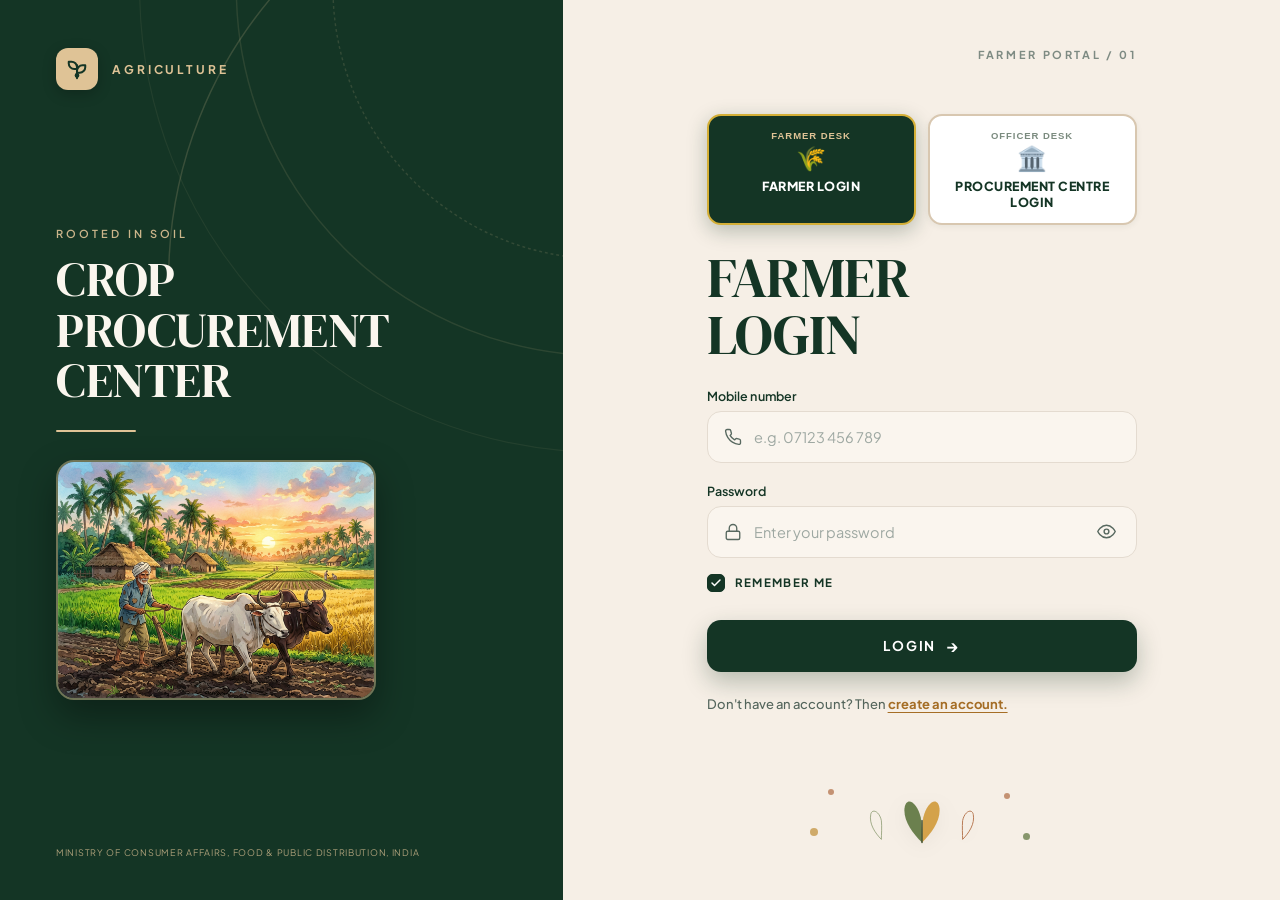
==== commit 8695297f: "Update index.html" ====
--- a/index.html
+++ b/index.html
@@ -62,7 +62,7 @@
         <div class="farmer-card-container">
           <div class="farmer-card">
             <img 
-              src="assets/farmer-illustration.jpg" 
+              src="farmer-illustration.jpg" 
               alt="Farmer plowing agricultural fields with oxen" 
               class="farmer-card-img"
               loading="eager"
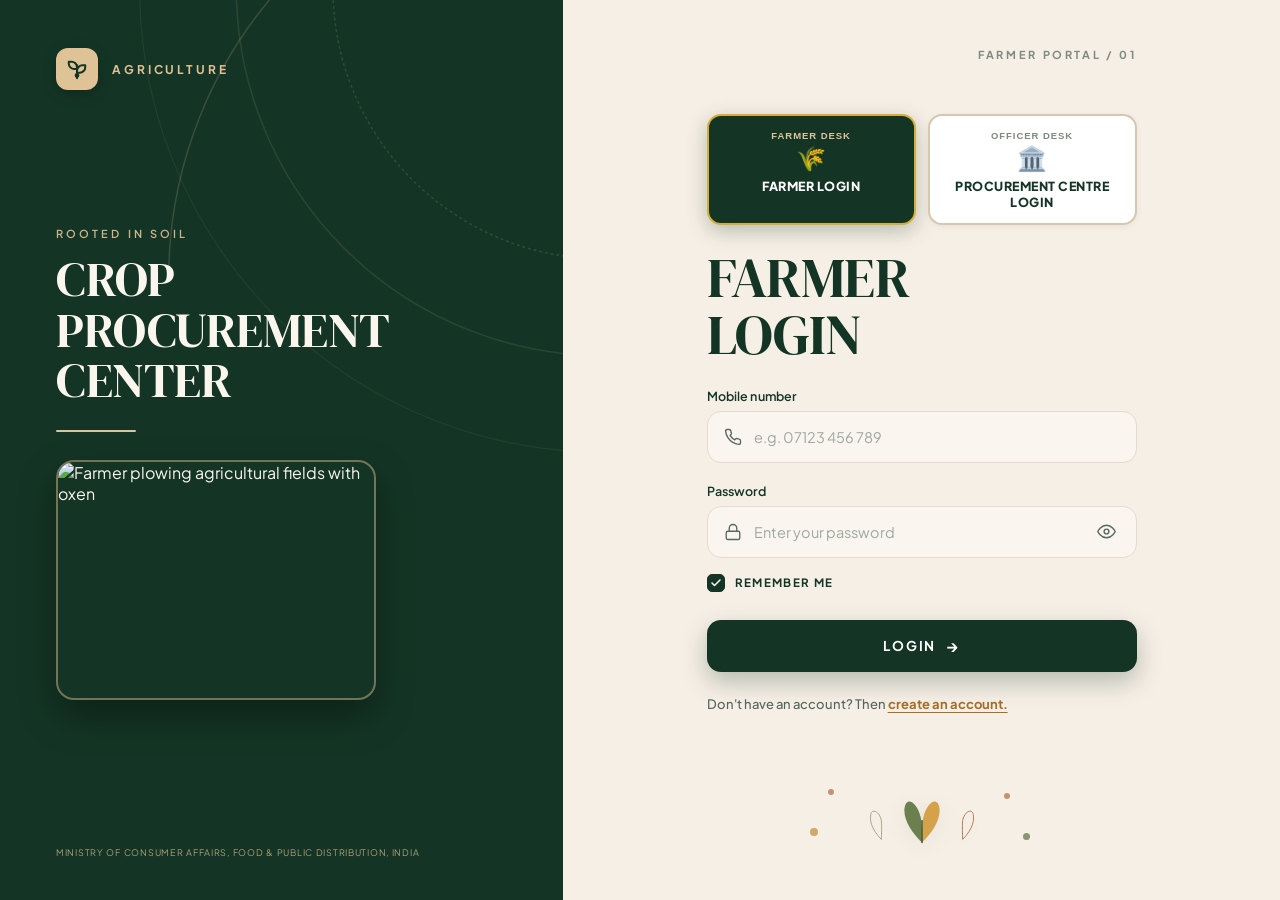
==== commit 506e793f: "Add files via upload" ====
--- a/index.html
+++ b/index.html
@@ -20,7 +20,7 @@
   <link rel="preconnect" href="https://fonts.gstatic.com" crossorigin>
   <link href="https://fonts.googleapis.com/css2?family=Cormorant+Garamond:ital,wght@0,500;0,600;0,700;1,600&family=DM+Serif+Display:ital@0;1&family=Plus+Jakarta+Sans:wght@400;500;600;700&display=swap" rel="stylesheet">
   
-  <link rel="stylesheet" href="styles.css">
+  <link rel="stylesheet" href="styles.css?v=20260904_9">
 </head>
 <body>
   <!-- LOGIN SCREEN -->
@@ -62,7 +62,7 @@
         <div class="farmer-card-container">
           <div class="farmer-card">
             <img 
-              src="farmer-illustration.jpg" 
+              src="assets/farmer-illustration.jpg" 
               alt="Farmer plowing agricultural fields with oxen" 
               class="farmer-card-img"
               loading="eager"
@@ -492,6 +492,10 @@
           </div>
         </div>
 
+        <button type="button" class="btn-officer-action" onclick="window.switchToFarmerPortal();" style="padding: 7px 14px; font-size: 11.5px; background: rgba(223,195,150,0.18); color: #DFC396; font-weight: 700; border: 1px solid #DFC396; border-radius: 6px; cursor: pointer;" title="Switch to Farmer Portal">
+          <span>🌾 Farmer Portal</span>
+        </button>
+
         <button type="button" class="btn-logout" id="officerLogoutBtn" title="Logout from Officer Portal">
           <svg viewBox="0 0 24 24" width="16" height="16" fill="none" stroke="currentColor" stroke-width="2" stroke-linecap="round" stroke-linejoin="round">
             <path d="M9 21H5a2 2 0 0 1-2-2V5a2 2 0 0 1 2-2h4"/>
@@ -514,191 +518,30 @@
         </div>
       </section>
 
-      <!-- Demo Procurement Operation Simulation Bar -->
-      <section style="background: linear-gradient(135deg, #143525 0%, #0F281C 100%); border: 1.5px solid #DFC396; border-radius: 14px; padding: 18px 24px; margin-top: 14px; display: flex; justify-content: space-between; align-items: center; gap: 16px; flex-wrap: wrap; box-shadow: 0 4px 16px rgba(20,53,37,0.12);">
-        <div style="flex: 1; min-width: 260px;">
-          <div style="display: flex; align-items: center; gap: 8px; margin-bottom: 4px;">
-            <span style="font-size: 11px; font-weight: 800; background: #DFC396; color: #143525; padding: 3px 8px; border-radius: 4px; letter-spacing: 0.06em;">⚡ DEMO OPERATION SIMULATOR</span>
-            <span style="color: #DFC396; font-size: 12px; font-weight: 600;">Officer Evaluation Desk</span>
-          </div>
-          <p style="color: #E2ECE5; font-size: 13px; margin: 0; line-height: 1.45;">
-            Run a live simulation of incoming farmer consignment intake, electronic weighbridge gross certification, moisture assaying grading, and Direct Benefit Transfer (DBT) payment release.
-          </p>
-        </div>
-        <div style="display: flex; gap: 10px; align-items: center; flex-wrap: wrap;">
-          <button type="button" class="btn-officer-action" onclick="window.runOfficerDemoOperation();" style="background: #DFC396; color: #143525; font-weight: 800; border: none; box-shadow: 0 4px 12px rgba(223,195,150,0.3);">
-            <span>⚡ Run Demo Procurement Operation</span>
-          </button>
-          <button type="button" class="btn-officer-action" onclick="window.resetOfficerDemo();" style="background: rgba(255,255,255,0.12); color: #FFFFFF; border: 1px solid rgba(223,195,150,0.4);">
-            <span>🔄 Reset Desk</span>
-          </button>
-        </div>
-      </section>
-
-      <!-- Current Farmer Procurement Details Section -->
-      <section class="dash-modules-section" style="margin-top: 10px;">
+      <!-- Officer Workspace Navigation Tabs -->
+      <div class="officer-tabs-nav" role="tablist" aria-label="Officer Workspace Navigation Tabs">
+        <button type="button" class="officer-tab-btn active" id="officerTabHistoryBtn" onclick="window.switchOfficerDeskTab('history')" role="tab" aria-selected="true">
+          <span class="officer-tab-icon">📜</span>
+          <div class="officer-tab-content">
+            <span class="officer-tab-title">PROCUREMENT HISTORY</span>
+            <span class="officer-tab-subtitle">Consolidated DBT Ledger &amp; Audits</span>
+          </div>
+          <span class="officer-tab-counter" id="officerHistoryTabCounter">4 Settled</span>
+        </button>
+
+        <button type="button" class="officer-tab-btn" id="officerTabIntakeBtn" onclick="window.switchOfficerDeskTab('intake')" role="tab" aria-selected="false">
+          <span class="officer-tab-icon">⚡</span>
+          <div class="officer-tab-content">
+            <span class="officer-tab-title">WEIGHBRIDGE &amp; INTAKE DESK</span>
+            <span class="officer-tab-subtitle">Gate 2 Consignments &amp; Assaying</span>
+          </div>
+          <span class="officer-tab-badge-live" id="officerLiveIntakeBadge">Standby</span>
+        </button>
+      </div>
+
+      <!-- 1. DEDICATED OFFICER PROCUREMENT HISTORY VIEW (ACTIVE & DISPLAYED BY DEFAULT ON LOGIN) -->
+      <section class="dash-modules-section" id="officerHistoryView">
         <div class="section-header-row">
-          <h3 class="section-heading">Current Farmer Procurement Details</h3>
-          <span class="section-tag" id="officerGateTag" style="background: #143525; color: #DFC396; border: 1px solid #DFC396;">LIVE AT WEIGHBRIDGE GATE 2</span>
-        </div>
-
-        <!-- No Active Token Card (Displayed when no token or timer in progress) -->
-        <div id="officerNoActiveTokenCard" style="background: #FAF7F2; border: 1.5px dashed #DFC396; border-radius: 14px; padding: 36px 20px; text-align: center; margin: 14px 0;">
-          <div style="font-size: 38px; margin-bottom: 12px;">🎟️</div>
-          <h3 style="font-size: 16.5px; font-weight: 800; color: #143525; letter-spacing: 0.04em; margin-bottom: 8px;">
-            NO ACTIVE TOKENS AT WEIGHBRIDGE GATE
-          </h3>
-          <p style="font-size: 13px; color: #5A6A5E; line-height: 1.55; max-width: 480px; margin: 0 auto;">
-            There are currently no active farmer consignments at Weighbridge Gate 2. Once a farmer completes crop registration, books a center slot, and their 15-second token queue countdown completes in the farmer portal, their live weighbridge and DBT details will be dispatched here for officer certification.
-          </p>
-          <div style="margin-top: 20px;">
-            <button type="button" class="btn-officer-action btn-dbt" onclick="window.runOfficerDemoOperation();" style="margin: 0 auto; padding: 10px 20px; font-size: 13px;">
-              <span>⚡ Load Demo Consignment (#TK-8492)</span>
-            </button>
-          </div>
-        </div>
-
-        <!-- Detailed Farmer Intake Card (Displayed when token is active & timer completed) -->
-        <div class="officer-detail-card hidden" id="officerActiveConsignmentCard">
-          <div class="officer-card-header">
-            <div class="officer-header-left">
-              <span class="officer-token-badge">ACTIVE TOKEN: #TK-8492</span>
-              <h4 class="officer-farmer-title" id="officerFarmerHeading">Farmer: Rahul (Village ABC)</h4>
-            </div>
-            <div class="officer-header-right">
-              <span class="badge-tag badge-success">✓ Gate Verified</span>
-              <span class="badge-tag badge-pending" id="officerAssayingBadge">Assaying in Progress</span>
-            </div>
-          </div>
-
-          <div class="officer-details-grid">
-            <div class="officer-cell">
-              <span class="officer-label">Beneficiary Farmer</span>
-              <strong class="officer-val" id="offFarmerName">Rahul</strong>
-            </div>
-            <div class="officer-cell">
-              <span class="officer-label">Registered Mobile</span>
-              <strong class="officer-val" id="offFarmerMobile">+91 98765 43210</strong>
-            </div>
-            <div class="officer-cell">
-              <span class="officer-label">Land Survey &amp; Village</span>
-              <strong class="officer-val" id="offSurveyCell">Village ABC (Survey #402/1A)</strong>
-            </div>
-            <div class="officer-cell">
-              <span class="officer-label">Agricultural Produce / Crop</span>
-              <strong class="officer-val" id="offCropName">Wheat</strong>
-            </div>
-            <div class="officer-cell">
-              <span class="officer-label">Expected Crop Weight</span>
-              <strong class="officer-val" id="offExpectedWeight">50.00 Quintals</strong>
-            </div>
-            <div class="officer-cell">
-              <span class="officer-label">Weighbridge Gross Verified</span>
-              <strong class="officer-val" id="offActualWeight" style="color: #143525;">48.00 Quintals (≤ Expected)</strong>
-            </div>
-            <div class="officer-cell">
-              <span class="officer-label">Moisture Assaying Content</span>
-              <strong class="officer-val" style="color: #1E824C;">10.8% (FAQ Standard ≤ 12.0%)</strong>
-            </div>
-            <div class="officer-cell">
-              <span class="officer-label">Quality Certification Grade</span>
-              <strong class="officer-val" style="color: #1E824C;">Grade FAQ (Fair Average Quality)</strong>
-            </div>
-            <div class="officer-cell">
-              <span class="officer-label">Government MSP Rate</span>
-              <strong class="officer-val" id="offMspRate">₹ 2,275.00 per Quintal</strong>
-            </div>
-            <div class="officer-cell" style="background: #FAF3E6; border: 1.5px solid #DFC396; border-radius: 8px; padding: 8px 12px;">
-              <span class="officer-label" style="color: #143525; font-weight: 700;">Total Approved DBT Settlement</span>
-              <strong class="officer-val" id="offTotalAmount" style="font-size: 16px; color: #143525;">₹ 1,09,200.00</strong>
-            </div>
-            <div class="officer-cell" style="background: #E8F7EE; border: 1.5px solid #27AE60; border-radius: 8px; padding: 8px 12px;">
-              <span class="officer-label" style="color: #143525; font-weight: 700;">Farmer Bank DBT Account</span>
-              <strong class="officer-val" id="offBankDetails" style="color: #0E6251; font-weight: 800;">A/C 181166 (IFSC: SBIN0001234)</strong>
-            </div>
-            <div class="officer-cell">
-              <span class="officer-label">Assigned Weighbridge Gate</span>
-              <strong class="officer-val">Gate 2 (North Intake Conveyor)</strong>
-            </div>
-          </div>
-
-          <!-- Officer Actions Bar -->
-          <div class="officer-action-bar">
-            <button type="button" class="btn-officer-action btn-certify" id="btnCertifyAssaying" onclick="window.officerCertifyAssaying();">
-              <span>✓ Certify &amp; Sign Assaying Report</span>
-            </button>
-            <button type="button" class="btn-officer-action btn-dbt" id="btnOfficerReleaseDbt" onclick="window.officerReleaseDbt();">
-              <span>💰 Authorize DBT Payment Release</span>
-            </button>
-            <button type="button" class="btn-officer-action btn-print" onclick="window.print();">
-              <span>📄 Print Consignment Slip</span>
-            </button>
-          </div>
-        </div>
-
-        <!-- Center Intake Queue Table -->
-        <div class="section-header-row" style="margin-top: 32px;">
-          <h3 class="section-heading">Today's Procurement Center Queue</h3>
-          <span class="section-tag" id="officerQueueCountTag">COMPLETED &amp; PROCESSED CONSIGNMENTS</span>
-        </div>
-
-        <div class="detail-table-wrap">
-          <table class="detail-table">
-            <thead>
-              <tr>
-                <th>Token #</th>
-                <th>Farmer Name</th>
-                <th>Crop Produce</th>
-                <th>Verified Weight</th>
-                <th>Weighbridge</th>
-                <th>Status / DBT Payment</th>
-                <th>Action</th>
-              </tr>
-            </thead>
-            <tbody id="officerQueueTableBody">
-              <!-- Permanent Default Completed Consignments (Always Recorded) -->
-              <tr>
-                <td><strong><code>#TK-8488</code></strong></td>
-                <td><strong>Suresh Patel</strong></td>
-                <td>Paddy / Rice</td>
-                <td>40.00 Qtl</td>
-                <td>Gate 1</td>
-                <td><span class="badge-tag badge-success">✓ Completed &amp; DBT Settled (₹ 87,320.00)</span></td>
-                <td><button type="button" class="btn-modal-back" onclick="window.openReceiptModal('GOV-DBT-984210');" style="padding: 3px 8px; font-size: 11px;">Voucher 📄</button></td>
-              </tr>
-              <tr>
-                <td><strong><code>#TK-8489</code></strong></td>
-                <td><strong>Ramesh Rao</strong></td>
-                <td>Mustard</td>
-                <td>22.00 Qtl</td>
-                <td>Gate 2</td>
-                <td><span class="badge-tag badge-success">✓ Completed &amp; DBT Settled (₹ 1,24,300.00)</span></td>
-                <td><button type="button" class="btn-modal-back" onclick="window.openReceiptModal('GOV-DBT-719403');" style="padding: 3px 8px; font-size: 11px;">Voucher 📄</button></td>
-              </tr>
-              <tr>
-                <td><strong><code>#TK-8490</code></strong></td>
-                <td><strong>Kavita Devi</strong></td>
-                <td>Soybean</td>
-                <td>15.00 Qtl</td>
-                <td>Gate 1</td>
-                <td><span class="badge-tag badge-success">✓ Completed &amp; DBT Settled (₹ 69,000.00)</span></td>
-                <td><button type="button" class="btn-modal-back" onclick="window.openReceiptModal('GOV-DBT-440192');" style="padding: 3px 8px; font-size: 11px;">Voucher 📄</button></td>
-              </tr>
-              <tr>
-                <td><strong><code>#TK-8491</code></strong></td>
-                <td><strong>Anil Kumar</strong></td>
-                <td>Maize</td>
-                <td>30.00 Qtl</td>
-                <td>Gate 2</td>
-                <td><span class="badge-tag badge-success">✓ Completed &amp; DBT Settled (₹ 62,700.00)</span></td>
-                <td><button type="button" class="btn-modal-back" style="padding: 3px 8px; font-size: 11px;">Voucher 📄</button></td>
-              </tr>
-            </tbody>
-          </table>
-        </div>
-
-        <!-- DEDICATED PROCUREMENT HISTORY SECTION (RECORDING ALL FARMER DASHBOARD PROCUREMENTS) -->
-        <div class="section-header-row" style="margin-top: 40px; border-top: 2px solid #EAE1D2; padding-top: 28px;">
           <div>
             <h3 class="section-heading" style="display: flex; align-items: center; gap: 10px;">
               <span>📜 PROCUREMENT HISTORY</span>
@@ -708,23 +551,38 @@
               Complete consolidated procurement audit log recording all consignments and Direct Benefit Transfers (DBT) finalized from the Farmer Dashboard and Center Desk.
             </p>
           </div>
-          <span class="section-tag" id="officerHistoryCountTag">4 TOTAL SETTLED RECORDS</span>
+          <div style="display: flex; gap: 10px; align-items: center; flex-wrap: wrap;">
+            <span class="section-tag" id="officerHistoryCountTag">4 TOTAL SETTLED RECORDS</span>
+            <button type="button" class="btn-officer-action" onclick="window.runOfficerDemoOperation();" style="padding: 8px 16px; font-size: 12.5px; background: #DFC396; color: #143525; font-weight: 800; border: none; box-shadow: 0 4px 12px rgba(223,195,150,0.35);" title="Load demo consignment and inspect certification &amp; DBT locks">
+              <span>⚡ Perform Demo Consignment</span>
+            </button>
+            <button type="button" class="btn-officer-action" onclick="window.switchOfficerDeskTab('intake');" style="padding: 8px 14px; font-size: 12px; background: #143525; color: #DFC396; border: 1px solid #DFC396;">
+              <span>🔍 Open Live Intake Desk</span>
+            </button>
+          </div>
         </div>
 
         <!-- Summary Statistics Row -->
         <div style="display: grid; grid-template-columns: repeat(auto-fit, minmax(200px, 1fr)); gap: 14px; margin: 16px 0;">
-          <div style="background: #FFFFFF; border: 1.5px solid #DFC396; border-radius: 10px; padding: 14px 18px; display: flex; flex-direction: column; gap: 4px;">
+          <div style="background: #FFFFFF; border: 1.5px solid #DFC396; border-radius: 10px; padding: 14px 18px; display: flex; flex-direction: column; gap: 4px; box-shadow: 0 4px 12px rgba(20,53,37,0.05);">
             <span style="font-size: 11px; font-weight: 700; color: #7B8B7F; text-transform: uppercase;">Total Consignments</span>
-            <strong style="font-size: 18px; color: #143525;" id="histStatCount">4 Consignments</strong>
-          </div>
-          <div style="background: #FFFFFF; border: 1.5px solid #DFC396; border-radius: 10px; padding: 14px 18px; display: flex; flex-direction: column; gap: 4px;">
+            <strong style="font-size: 20px; color: #143525;" id="histStatCount">4 Consignments</strong>
+          </div>
+          <div style="background: #FFFFFF; border: 1.5px solid #DFC396; border-radius: 10px; padding: 14px 18px; display: flex; flex-direction: column; gap: 4px; box-shadow: 0 4px 12px rgba(20,53,37,0.05);">
             <span style="font-size: 11px; font-weight: 700; color: #7B8B7F; text-transform: uppercase;">Total Weight Procured</span>
-            <strong style="font-size: 18px; color: #143525;" id="histStatWeight">107.00 Quintals</strong>
-          </div>
-          <div style="background: #FFFFFF; border: 1.5px solid #DFC396; border-radius: 10px; padding: 14px 18px; display: flex; flex-direction: column; gap: 4px;">
+            <strong style="font-size: 20px; color: #143525;" id="histStatWeight">107.00 Quintals</strong>
+          </div>
+          <div style="background: #FFFFFF; border: 1.5px solid #DFC396; border-radius: 10px; padding: 14px 18px; display: flex; flex-direction: column; gap: 4px; box-shadow: 0 4px 12px rgba(20,53,37,0.05);">
             <span style="font-size: 11px; font-weight: 700; color: #7B8B7F; text-transform: uppercase;">Total DBT Disbursed</span>
-            <strong style="font-size: 18px; color: #1E824C;" id="histStatAmount">₹ 3,43,320.00</strong>
-          </div>
+            <strong style="font-size: 20px; color: #1E824C;" id="histStatAmount">₹ 3,43,320.00</strong>
+          </div>
+        </div>
+
+        <!-- Quick Filter / Search Bar -->
+        <div class="officer-search-box">
+          <span style="font-size: 15px;">🔍</span>
+          <input type="text" id="officerHistorySearchInput" class="officer-search-input" placeholder="Search procurement ledger by Farmer name, Token # (e.g. #TK-8492), Crop produce, Survey #, or UTR..." />
+          <button type="button" id="officerHistoryClearSearchBtn" style="background: none; border: none; font-size: 11px; font-weight: 700; color: #7B8B7F; cursor: pointer;">CLEAR</button>
         </div>
 
         <!-- Complete Procurement History Table -->
@@ -745,9 +603,261 @@
               </tr>
             </thead>
             <tbody id="officerHistoryTableBody">
-              <!-- Dynamically populated with all completed farmer procurements and past records -->
+              <tr>
+                <td>Today, 03-Sep-2026</td>
+                <td><strong><code>#TK-8488</code></strong></td>
+                <td><strong>Suresh Patel (Village ABC)</strong></td>
+                <td><code>Survey #310/2B</code></td>
+                <td><strong>Paddy / Rice</strong></td>
+                <td><strong style="color: #143525;">40.00 Qtl</strong></td>
+                <td><strong style="color: #1E824C;">₹ 87,320.00</strong></td>
+                <td><code>GOV-DBT-984210</code></td>
+                <td><span class="badge-tag badge-success">✓ Completed &amp; DBT Settled</span></td>
+                <td><button type="button" class="btn-modal-back" onclick="window.openReceiptModal('GOV-DBT-984210');" style="padding: 3px 8px; font-size: 11px;">Voucher 📄</button></td>
+              </tr>
+              <tr>
+                <td>Today, 03-Sep-2026</td>
+                <td><strong><code>#TK-8489</code></strong></td>
+                <td><strong>Ramesh Rao (Village ABC)</strong></td>
+                <td><code>Survey #118/1A</code></td>
+                <td><strong>Mustard</strong></td>
+                <td><strong style="color: #143525;">22.00 Qtl</strong></td>
+                <td><strong style="color: #1E824C;">₹ 1,24,300.00</strong></td>
+                <td><code>GOV-DBT-719403</code></td>
+                <td><span class="badge-tag badge-success">✓ Completed &amp; DBT Settled</span></td>
+                <td><button type="button" class="btn-modal-back" onclick="window.openReceiptModal('GOV-DBT-719403');" style="padding: 3px 8px; font-size: 11px;">Voucher 📄</button></td>
+              </tr>
+              <tr>
+                <td>Today, 03-Sep-2026</td>
+                <td><strong><code>#TK-8490</code></strong></td>
+                <td><strong>Kavita Devi (Village ABC)</strong></td>
+                <td><code>Survey #204/C</code></td>
+                <td><strong>Soybean</strong></td>
+                <td><strong style="color: #143525;">15.00 Qtl</strong></td>
+                <td><strong style="color: #1E824C;">₹ 69,000.00</strong></td>
+                <td><code>GOV-DBT-440192</code></td>
+                <td><span class="badge-tag badge-success">✓ Completed &amp; DBT Settled</span></td>
+                <td><button type="button" class="btn-modal-back" onclick="window.openReceiptModal('GOV-DBT-440192');" style="padding: 3px 8px; font-size: 11px;">Voucher 📄</button></td>
+              </tr>
+              <tr>
+                <td>Today, 03-Sep-2026</td>
+                <td><strong><code>#TK-8491</code></strong></td>
+                <td><strong>Anil Kumar (Village ABC)</strong></td>
+                <td><code>Survey #55/3</code></td>
+                <td><strong>Maize</strong></td>
+                <td><strong style="color: #143525;">30.00 Qtl</strong></td>
+                <td><strong style="color: #1E824C;">₹ 62,700.00</strong></td>
+                <td><code>GOV-DBT-319802</code></td>
+                <td><span class="badge-tag badge-success">✓ Completed &amp; DBT Settled</span></td>
+                <td><button type="button" class="btn-modal-back" onclick="window.openReceiptModal('GOV-DBT-319802');" style="padding: 3px 8px; font-size: 11px;">Voucher 📄</button></td>
+              </tr>
             </tbody>
           </table>
+        </div>
+
+        <!-- Center Intake Queue Table -->
+        <div class="section-header-row" style="margin-top: 36px; border-top: 1.5px solid #EAE1D2; padding-top: 24px;">
+          <div>
+            <h3 class="section-heading">Today's Procurement Center Queue</h3>
+            <p style="font-size: 13px; color: #6A7B6E; margin-top: 4px;">All scheduled and completed consignments at Center Intake Gates.</p>
+          </div>
+          <span class="section-tag" id="officerQueueCountTag">4 CONSIGNMENTS IN TODAY'S QUEUE</span>
+        </div>
+
+        <div class="detail-table-wrap">
+          <table class="detail-table">
+            <thead>
+              <tr>
+                <th>Token #</th>
+                <th>Farmer Name</th>
+                <th>Crop Produce</th>
+                <th>Verified Weight</th>
+                <th>Weighbridge</th>
+                <th>Status / DBT Payment</th>
+                <th>Action</th>
+              </tr>
+            </thead>
+            <tbody id="officerQueueTableBody">
+              <tr>
+                <td><strong><code>#TK-8488</code></strong></td>
+                <td><strong>Suresh Patel (Village ABC)</strong></td>
+                <td>Paddy / Rice</td>
+                <td>40.00 Qtl</td>
+                <td>Gate 1</td>
+                <td><span class="badge-tag badge-success">✓ Completed &amp; DBT Settled (₹ 87,320.00)</span></td>
+                <td><button type="button" class="btn-modal-back" onclick="window.openReceiptModal('GOV-DBT-984210');" style="padding: 3px 8px; font-size: 11px;">Voucher 📄</button></td>
+              </tr>
+              <tr>
+                <td><strong><code>#TK-8489</code></strong></td>
+                <td><strong>Ramesh Rao (Village ABC)</strong></td>
+                <td>Mustard</td>
+                <td>22.00 Qtl</td>
+                <td>Gate 2</td>
+                <td><span class="badge-tag badge-success">✓ Completed &amp; DBT Settled (₹ 1,24,300.00)</span></td>
+                <td><button type="button" class="btn-modal-back" onclick="window.openReceiptModal('GOV-DBT-719403');" style="padding: 3px 8px; font-size: 11px;">Voucher 📄</button></td>
+              </tr>
+              <tr>
+                <td><strong><code>#TK-8490</code></strong></td>
+                <td><strong>Kavita Devi (Village ABC)</strong></td>
+                <td>Soybean</td>
+                <td>15.00 Qtl</td>
+                <td>Gate 1</td>
+                <td><span class="badge-tag badge-success">✓ Completed &amp; DBT Settled (₹ 69,000.00)</span></td>
+                <td><button type="button" class="btn-modal-back" onclick="window.openReceiptModal('GOV-DBT-440192');" style="padding: 3px 8px; font-size: 11px;">Voucher 📄</button></td>
+              </tr>
+              <tr>
+                <td><strong><code>#TK-8491</code></strong></td>
+                <td><strong>Anil Kumar (Village ABC)</strong></td>
+                <td>Maize</td>
+                <td>30.00 Qtl</td>
+                <td>Gate 2</td>
+                <td><span class="badge-tag badge-success">✓ Completed &amp; DBT Settled (₹ 62,700.00)</span></td>
+                <td><button type="button" class="btn-modal-back" onclick="window.openReceiptModal('GOV-DBT-319802');" style="padding: 3px 8px; font-size: 11px;">Voucher 📄</button></td>
+              </tr>
+            </tbody>
+          </table>
+        </div>
+      </section>
+
+      <!-- 2. OFFICER LIVE WEIGHBRIDGE & INTAKE DESK VIEW -->
+      <section class="dash-modules-section hidden" id="officerIntakeView">
+        <!-- Demo Procurement Operation Simulation Bar -->
+        <div style="background: linear-gradient(135deg, #143525 0%, #0F281C 100%); border: 1.5px solid #DFC396; border-radius: 14px; padding: 18px 24px; margin-bottom: 20px; display: flex; justify-content: space-between; align-items: center; gap: 16px; flex-wrap: wrap; box-shadow: 0 4px 16px rgba(20,53,37,0.12);">
+          <div style="flex: 1; min-width: 260px;">
+            <div style="display: flex; align-items: center; gap: 8px; margin-bottom: 4px;">
+              <span style="font-size: 11px; font-weight: 800; background: #DFC396; color: #143525; padding: 3px 8px; border-radius: 4px; letter-spacing: 0.06em;">⚡ DEMO OPERATION SIMULATOR</span>
+              <span style="color: #DFC396; font-size: 12px; font-weight: 600;">Officer Evaluation Desk</span>
+            </div>
+            <p style="color: #E2ECE5; font-size: 13px; margin: 0; line-height: 1.45;">
+              Run a live simulation of incoming farmer consignment intake, electronic weighbridge gross certification, moisture assaying grading, and Direct Benefit Transfer (DBT) payment release.
+            </p>
+          </div>
+          <div style="display: flex; gap: 10px; align-items: center; flex-wrap: wrap;">
+            <button type="button" class="btn-officer-action" onclick="window.runOfficerDemoOperation();" style="background: #DFC396; color: #143525; font-weight: 800; border: none; box-shadow: 0 4px 12px rgba(223,195,150,0.3);">
+              <span>⚡ Run Demo Procurement Operation</span>
+            </button>
+            <button type="button" class="btn-officer-action" onclick="window.resetOfficerDemo();" style="background: rgba(255,255,255,0.12); color: #FFFFFF; border: 1px solid rgba(223,195,150,0.4);">
+              <span>🔄 Reset Desk</span>
+            </button>
+          </div>
+        </div>
+
+        <div class="section-header-row">
+          <h3 class="section-heading">Current Farmer Procurement Details</h3>
+          <span class="section-tag" id="officerGateTag" style="background: #143525; color: #DFC396; border: 1px solid #DFC396;">LIVE AT WEIGHBRIDGE GATE 2</span>
+        </div>
+
+        <!-- No Active Token Card (Displayed when no token or timer in progress) -->
+        <div id="officerNoActiveTokenCard" style="background: #FAF7F2; border: 1.5px dashed #DFC396; border-radius: 14px; padding: 36px 20px; text-align: center; margin: 14px 0;">
+          <div style="font-size: 38px; margin-bottom: 12px;">🎟️</div>
+          <h3 style="font-size: 16.5px; font-weight: 800; color: #143525; letter-spacing: 0.04em; margin-bottom: 8px;">
+            NO ACTIVE TOKENS AT WEIGHBRIDGE GATE
+          </h3>
+          <p style="font-size: 13px; color: #5A6A5E; line-height: 1.55; max-width: 480px; margin: 0 auto;">
+            There are currently no active farmer consignments at Weighbridge Gate 2. Once a farmer completes crop registration, books a center slot, and their 15-second token queue countdown completes in the farmer portal, their live weighbridge and DBT details will be dispatched here for officer certification.
+          </p>
+          <div style="margin-top: 20px;">
+            <button type="button" class="btn-officer-action btn-dbt" onclick="window.runOfficerDemoOperation();" style="margin: 0 auto; padding: 10px 20px; font-size: 13px;">
+              <span>⚡ Load Demo Consignment (#TK-8492)</span>
+            </button>
+          </div>
+        </div>
+
+        <!-- Detailed Farmer Intake Card (Displayed when token is active & timer completed) -->
+        <div class="officer-detail-card hidden" id="officerActiveConsignmentCard">
+          <div class="officer-card-header" style="position: relative; overflow: visible;">
+            <div class="officer-header-left">
+              <div style="display: flex; align-items: center; gap: 8px; flex-wrap: wrap; margin-bottom: 6px;">
+                <span class="officer-token-badge" id="officerActiveTokenBadge">ACTIVE TOKEN: #TK-8492</span>
+                <!-- Official Rubber Stamp Certified Tag on Token -->
+                <div class="active-token-stamp hidden" id="activeTokenCertifiedStamp" title="Digitally Certified Quality Assaying Stamp">
+                  <div class="stamp-inner">
+                    <span class="stamp-text">✓ ASSAYING CERTIFIED</span>
+                    <span class="stamp-subtext">INSP. V. S. DESHMUKH</span>
+                  </div>
+                </div>
+              </div>
+              <h4 class="officer-farmer-title" id="officerFarmerHeading">Farmer: Rahul (Village ABC)</h4>
+            </div>
+            <div class="officer-header-right" style="display: flex; align-items: center; gap: 10px; flex-wrap: wrap;">
+              <!-- Large Rubber Seal Stamp on Consignment Card -->
+              <div class="large-official-stamp-seal hidden" id="largeOfficialStampSeal">
+                <div class="seal-border">
+                  <span class="seal-header">GOVT QUALITY ASSAYING</span>
+                  <span class="seal-main">✓ CERTIFIED STAMP</span>
+                  <span class="seal-token-id" id="stampSealTokenNumber">#TK-8492</span>
+                  <span class="seal-footer">MOISTURE &amp; GRADE APPROVED</span>
+                </div>
+              </div>
+
+              <span class="badge-tag badge-success">✓ Gate Verified</span>
+              <span class="badge-tag badge-pending" id="officerAssayingBadge">Assaying in Progress</span>
+            </div>
+          </div>
+
+          <div class="officer-details-grid">
+            <div class="officer-cell">
+              <span class="officer-label">Beneficiary Farmer</span>
+              <strong class="officer-val" id="offFarmerName">Rahul</strong>
+            </div>
+            <div class="officer-cell">
+              <span class="officer-label">Registered Mobile</span>
+              <strong class="officer-val" id="offFarmerMobile">+91 98765 43210</strong>
+            </div>
+            <div class="officer-cell">
+              <span class="officer-label">Land Survey &amp; Village</span>
+              <strong class="officer-val" id="offSurveyCell">Village ABC (Survey #402/1A)</strong>
+            </div>
+            <div class="officer-cell">
+              <span class="officer-label">Agricultural Produce / Crop</span>
+              <strong class="officer-val" id="offCropName">Wheat</strong>
+            </div>
+            <div class="officer-cell">
+              <span class="officer-label">Expected Crop Weight</span>
+              <strong class="officer-val" id="offExpectedWeight">50.00 Quintals</strong>
+            </div>
+            <div class="officer-cell">
+              <span class="officer-label">Weighbridge Gross Verified</span>
+              <strong class="officer-val" id="offActualWeight" style="color: #143525;">48.00 Quintals (≤ Expected)</strong>
+            </div>
+            <div class="officer-cell">
+              <span class="officer-label">Moisture Assaying Content</span>
+              <strong class="officer-val" style="color: #1E824C;">10.8% (FAQ Standard ≤ 12.0%)</strong>
+            </div>
+            <div class="officer-cell">
+              <span class="officer-label">Quality Certification Grade</span>
+              <strong class="officer-val" style="color: #1E824C;">Grade FAQ (Fair Average Quality)</strong>
+            </div>
+            <div class="officer-cell">
+              <span class="officer-label">Government MSP Rate</span>
+              <strong class="officer-val" id="offMspRate">₹ 2,275.00 per Quintal</strong>
+            </div>
+            <div class="officer-cell" style="background: #FAF3E6; border: 1.5px solid #DFC396; border-radius: 8px; padding: 8px 12px;">
+              <span class="officer-label" style="color: #143525; font-weight: 700;">Total Approved DBT Settlement</span>
+              <strong class="officer-val" id="offTotalAmount" style="font-size: 16px; color: #143525;">₹ 1,09,200.00</strong>
+            </div>
+            <div class="officer-cell" style="background: #E8F7EE; border: 1.5px solid #27AE60; border-radius: 8px; padding: 8px 12px;">
+              <span class="officer-label" style="color: #143525; font-weight: 700;">Farmer Bank DBT Account</span>
+              <strong class="officer-val" id="offBankDetails" style="color: #0E6251; font-weight: 800;">A/C 181166 (IFSC: SBIN0001234)</strong>
+            </div>
+            <div class="officer-cell">
+              <span class="officer-label">Assigned Weighbridge Gate</span>
+              <strong class="officer-val">Gate 2 (North Intake Conveyor)</strong>
+            </div>
+          </div>
+
+          <!-- Officer Actions Bar -->
+          <div class="officer-action-bar">
+            <button type="button" class="btn-officer-action btn-certify" id="btnCertifyAssaying" onclick="window.officerCertifyAssaying();" title="Click to Approve &amp; Certify Quality Grade FAQ and Moisture Standard">
+              <span>✓ 1. Approve &amp; Certify Assaying Report</span>
+            </button>
+            <button type="button" class="btn-officer-action btn-dbt btn-disabled" id="btnOfficerReleaseDbt" data-locked="true" onclick="if(this.getAttribute('data-locked')==='true'){ window.officerReleaseDbt(event); return false; } else { window.officerReleaseDbt(event); }" title="⚠️ Locked: Please click '✓ 1. Approve &amp; Certify Assaying Report' first before releasing DBT payment">
+              <span>🔒 2. Finalize &amp; Authorize DBT (Locked - Approve &amp; Certify First)</span>
+            </button>
+            <button type="button" class="btn-officer-action btn-print" onclick="window.print();">
+              <span>📄 Print Consignment Slip</span>
+            </button>
+          </div>
         </div>
       </section>
     </main>
@@ -815,6 +925,19 @@
   <!-- Toast Notification Container -->
   <div id="toastContainer" class="toast-container" aria-live="polite"></div>
 
-  <script src="app.js"></script>
+  <!-- Persistent Fast Role Switcher Dock with Active Skin Synchronization (Only visible in Farmer & Officer Dashboards) -->
+  <aside id="quickPortalDock" class="quick-portal-dock hidden" aria-label="Portal Navigation Dock">
+    <span class="quick-dock-label">QUICK SWITCH:</span>
+    <button type="button" id="quickSwitchFarmerBtn" class="quick-dock-btn active" onclick="window.switchToFarmerPortal();" title="Switch to Farmer Portal Dashboard">
+      <span>🌾</span><span>Farmer Portal</span>
+      <span class="quick-dock-indicator" aria-hidden="true"></span>
+    </button>
+    <button type="button" id="quickSwitchOfficerBtn" class="quick-dock-btn" onclick="window.switchToOfficerPortal();" title="Switch to Officer Inspection Desk &amp; Demo Consignments">
+      <span>🏛️</span><span>Officer Desk &amp; Demo</span>
+      <span class="quick-dock-indicator" aria-hidden="true"></span>
+    </button>
+  </aside>
+
+  <script src="app.js?v=20260904_9"></script>
 </body>
 </html>
--- a/styles.css
+++ b/styles.css
@@ -2318,10 +2318,122 @@
   color: #DFC396;
 }
 
-.btn-dbt:hover {
+.btn-dbt:hover:not(:disabled):not(.btn-disabled) {
   background: #0D261A;
   box-shadow: 0 4px 12px rgba(20, 53, 37, 0.28);
   transform: translateY(-1px);
+}
+
+.btn-dbt.unlocked {
+  background: linear-gradient(135deg, #143525 0%, #0F281C 100%);
+  color: #DFC396;
+  border: 1.5px solid #DFC396;
+  box-shadow: 0 4px 14px rgba(223, 195, 150, 0.35);
+  animation: pulseGoldButton 2.5s infinite;
+}
+
+@keyframes pulseGoldButton {
+  0%, 100% {
+    box-shadow: 0 4px 14px rgba(223, 195, 150, 0.25);
+  }
+  50% {
+    box-shadow: 0 6px 20px rgba(223, 195, 150, 0.6);
+  }
+}
+
+.btn-certify.certified {
+  background: #143525 !important;
+  color: #DFC396 !important;
+  border: 1.5px solid #DFC396 !important;
+  cursor: default !important;
+  transform: none !important;
+}
+
+.btn-officer-action:disabled,
+.btn-officer-action.btn-disabled {
+  background: #E8E4DC !important;
+  color: #7A877E !important;
+  cursor: not-allowed !important;
+  opacity: 0.65 !important;
+  box-shadow: none !important;
+  transform: none !important;
+  border: 1.5px dashed #A89F91 !important;
+  user-select: none !important;
+}
+
+.btn-officer-action.btn-disabled:hover {
+  background: #E2DFD7 !important;
+  border-color: #8C7F6E !important;
+}
+
+@keyframes certifyAttentionPulse {
+  0%, 100% {
+    transform: scale(1);
+    box-shadow: 0 0 0 0 rgba(30, 130, 76, 0.7);
+  }
+  25% {
+    transform: scale(1.06);
+    box-shadow: 0 0 0 8px rgba(30, 130, 76, 0.5), 0 6px 20px rgba(30, 130, 76, 0.4);
+  }
+  50% {
+    transform: scale(0.98);
+    box-shadow: 0 0 0 12px rgba(223, 195, 150, 0.4), 0 6px 20px rgba(223, 195, 150, 0.5);
+  }
+  75% {
+    transform: scale(1.04);
+    box-shadow: 0 0 0 6px rgba(30, 130, 76, 0.4);
+  }
+}
+
+.certify-attention-pulse {
+  animation: certifyAttentionPulse 1.2s ease-in-out !important;
+  border: 2px solid #DFC396 !important;
+}
+
+.row-newly-settled {
+  background: #EAF7EE !important;
+  border-left: 4.5px solid #1E824C !important;
+  animation: highlightRowPulse 3s ease-out;
+}
+
+@keyframes btnShakeLocked {
+  0%, 100% { transform: translateX(0); }
+  20%, 60% { transform: translateX(-6px); }
+  40%, 80% { transform: translateX(6px); }
+}
+
+.btn-shake-locked {
+  animation: btnShakeLocked 0.5s ease-in-out !important;
+  border: 1.5px solid #E74C3C !important;
+  box-shadow: 0 0 0 3px rgba(231, 76, 60, 0.45) !important;
+}
+
+@keyframes highlightRowPulse {
+  0% {
+    background-color: #D4EFDF !important;
+    box-shadow: inset 0 0 12px rgba(30, 130, 76, 0.25);
+  }
+  50% {
+    background-color: #E2F5E8 !important;
+    box-shadow: inset 0 0 6px rgba(30, 130, 76, 0.15);
+  }
+  100% {
+    background-color: #EAF7EE !important;
+    box-shadow: none;
+  }
+}
+
+.btn-certify:not(.certified) {
+  animation: pulseCertifyGreen 2.2s infinite;
+}
+
+@keyframes pulseCertifyGreen {
+  0%, 100% {
+    box-shadow: 0 4px 12px rgba(30, 130, 76, 0.25);
+  }
+  50% {
+    box-shadow: 0 4px 18px rgba(30, 130, 76, 0.55);
+  }
 }
 
 .btn-print {
@@ -2439,3 +2551,533 @@
   color: #FFFFFF;
   transform: translateY(1px);
 }
+
+/* ==========================================================================
+   OFFICER DASHBOARD TABS & PROCUREMENT HISTORY STYLES
+   ========================================================================== */
+.officer-tabs-nav {
+  display: flex;
+  gap: 12px;
+  margin-top: 18px;
+  margin-bottom: 22px;
+  border-bottom: 2px solid #EAE1D2;
+  padding-bottom: 14px;
+  flex-wrap: wrap;
+}
+
+.officer-tab-btn {
+  display: flex;
+  align-items: center;
+  gap: 12px;
+  padding: 12px 20px;
+  background: #FAF7F2;
+  border: 1.5px solid #DFC396;
+  border-radius: 12px;
+  cursor: pointer;
+  transition: all 0.22s cubic-bezier(0.16, 1, 0.3, 1);
+  color: #4A5A4E;
+  text-align: left;
+}
+
+.officer-tab-btn:hover {
+  background: #FFFFFF;
+  border-color: #143525;
+  box-shadow: 0 4px 14px rgba(20, 53, 37, 0.08);
+  transform: translateY(-1px);
+}
+
+.officer-tab-btn.active {
+  background: #143525;
+  border-color: #143525;
+  color: #FFFFFF;
+  box-shadow: 0 6px 18px rgba(20, 53, 37, 0.16);
+}
+
+.officer-tab-icon {
+  font-size: 20px;
+  line-height: 1;
+}
+
+.officer-tab-content {
+  display: flex;
+  flex-direction: column;
+  gap: 2px;
+}
+
+.officer-tab-title {
+  font-size: 13px;
+  font-weight: 800;
+  letter-spacing: 0.04em;
+  color: inherit;
+}
+
+.officer-tab-subtitle {
+  font-size: 11px;
+  color: #7B8B7F;
+  font-weight: 500;
+}
+
+.officer-tab-btn.active .officer-tab-subtitle {
+  color: #DFC396;
+}
+
+.officer-tab-counter {
+  background: #DFC396;
+  color: #143525;
+  font-size: 11px;
+  font-weight: 800;
+  padding: 3px 9px;
+  border-radius: 12px;
+  letter-spacing: 0.02em;
+}
+
+.officer-tab-btn.active .officer-tab-counter {
+  background: #DFC396;
+  color: #143525;
+}
+
+.officer-tab-badge-live {
+  font-size: 11px;
+  font-weight: 700;
+  padding: 3px 9px;
+  border-radius: 12px;
+  background: rgba(0, 0, 0, 0.06);
+  color: #5A6A5E;
+}
+
+.officer-tab-btn.active .officer-tab-badge-live {
+  background: rgba(223, 195, 150, 0.2);
+  color: #DFC396;
+}
+
+.officer-tab-badge-live.active-live {
+  background: #1E824C;
+  color: #FFFFFF;
+  animation: pulseGreen 2s infinite;
+}
+
+@keyframes pulseGreen {
+  0%, 100% {
+    box-shadow: 0 0 0 0 rgba(30, 130, 76, 0.4);
+  }
+  50% {
+    box-shadow: 0 0 0 6px rgba(30, 130, 76, 0);
+  }
+}
+
+.officer-search-box {
+  display: flex;
+  align-items: center;
+  gap: 10px;
+  background: #FFFFFF;
+  border: 1.5px solid #DFC396;
+  border-radius: 10px;
+  padding: 9px 16px;
+  margin: 16px 0;
+  box-shadow: 0 2px 8px rgba(20, 53, 37, 0.04);
+}
+
+.officer-search-input {
+  border: none;
+  outline: none;
+  font-family: var(--font-sans);
+  font-size: 13px;
+  color: #143525;
+  width: 100%;
+  background: transparent;
+}
+
+.officer-search-input::placeholder {
+  color: #9AA89E;
+  font-size: 12.5px;
+}
+
+/* ==========================================================================
+   OFFICIAL ASSAYING CERTIFIED STAMP ON ACTIVE PROCUREMENT TOKEN
+   ========================================================================== */
+@keyframes stampSlam {
+  0% {
+    opacity: 0;
+    transform: scale(2.4) rotate(-24deg);
+  }
+  60% {
+    opacity: 1;
+    transform: scale(0.92) rotate(-8deg);
+  }
+  80% {
+    transform: scale(1.05) rotate(-9deg);
+  }
+  100% {
+    opacity: 1;
+    transform: scale(1) rotate(-8deg);
+  }
+}
+
+.active-token-stamp {
+  display: inline-flex;
+  align-items: center;
+  border: 2px solid #1E824C;
+  border-radius: 6px;
+  background: #EAF7EE;
+  padding: 3px 9px;
+  color: #1E824C;
+  box-shadow: 0 2px 8px rgba(30, 130, 76, 0.2);
+  user-select: none;
+  animation: stampSlam 0.45s cubic-bezier(0.175, 0.885, 0.32, 1.275) forwards;
+  position: relative;
+  margin-bottom: 6px;
+}
+
+.active-token-stamp .stamp-inner {
+  display: flex;
+  align-items: center;
+  gap: 5px;
+  font-family: 'DM Serif Display', Georgia, serif;
+}
+
+.active-token-stamp .stamp-text {
+  font-size: 11px;
+  font-weight: 900;
+  letter-spacing: 0.08em;
+  text-transform: uppercase;
+  color: #1E824C;
+}
+
+.active-token-stamp .stamp-subtext {
+  font-size: 9px;
+  font-family: 'Plus Jakarta Sans', sans-serif;
+  font-weight: 700;
+  color: #143525;
+  background: rgba(30, 130, 76, 0.15);
+  padding: 1px 5px;
+  border-radius: 3px;
+  margin-left: 4px;
+}
+
+/* Big Official Rubber Seal Stamp */
+.large-official-stamp-seal {
+  display: block;
+  border: 3px double #1E824C;
+  border-radius: 12px;
+  padding: 6px 14px;
+  background: rgba(234, 247, 238, 0.96);
+  box-shadow: 0 4px 14px rgba(30, 130, 76, 0.25), inset 0 0 8px rgba(30, 130, 76, 0.1);
+  transform: rotate(-7deg);
+  animation: stampSlam 0.5s cubic-bezier(0.175, 0.885, 0.32, 1.275) forwards;
+  pointer-events: none;
+  user-select: none;
+}
+
+.seal-border {
+  display: flex;
+  flex-direction: column;
+  align-items: center;
+  text-align: center;
+  border: 1px dashed rgba(30, 130, 76, 0.6);
+  padding: 4px 10px;
+  border-radius: 6px;
+}
+
+.seal-header {
+  font-size: 8px;
+  font-weight: 800;
+  letter-spacing: 0.1em;
+  color: #1E824C;
+  text-transform: uppercase;
+}
+
+.seal-main {
+  font-size: 14px;
+  font-weight: 900;
+  letter-spacing: 0.08em;
+  color: #143525;
+  font-family: 'DM Serif Display', Georgia, serif;
+  line-height: 1.15;
+  margin: 2px 0;
+}
+
+.seal-token-id {
+  font-size: 10px;
+  font-weight: 800;
+  font-family: monospace;
+  background: #143525;
+  color: #DFC396;
+  padding: 1px 6px;
+  border-radius: 4px;
+  letter-spacing: 0.05em;
+}
+
+.seal-footer {
+  font-size: 7.5px;
+  font-weight: 700;
+  letter-spacing: 0.08em;
+  color: #1E824C;
+  text-transform: uppercase;
+  margin-top: 2px;
+}
+
+/* ==========================================================================
+   PERSISTENT FAST ROLE SWITCHER DOCK & ACTIVE SKIN SYNCHRONIZATION
+   ========================================================================== */
+.quick-portal-dock {
+  position: fixed;
+  bottom: 18px;
+  right: 20px;
+  z-index: 9999;
+  display: flex;
+  align-items: center;
+  gap: 8px;
+  background: rgba(20, 53, 37, 0.96);
+  backdrop-filter: blur(10px);
+  -webkit-backdrop-filter: blur(10px);
+  border: 1.5px solid #DFC396;
+  padding: 6px 12px;
+  border-radius: 30px;
+  box-shadow: 0 8px 28px rgba(0, 0, 0, 0.45);
+  transition: all 0.3s cubic-bezier(0.16, 1, 0.3, 1);
+}
+
+.quick-dock-label {
+  color: #DFC396;
+  font-size: 11px;
+  font-weight: 800;
+  letter-spacing: 0.06em;
+  padding-left: 4px;
+  user-select: none;
+}
+
+.quick-dock-btn {
+  position: relative;
+  background: rgba(255, 255, 255, 0.12);
+  color: #FFFFFF;
+  border: 1px solid rgba(223, 195, 150, 0.35);
+  border-radius: 18px;
+  padding: 6px 14px;
+  font-size: 11.5px;
+  font-weight: 600;
+  cursor: pointer;
+  display: flex;
+  align-items: center;
+  gap: 6px;
+  transition: all 0.3s cubic-bezier(0.16, 1, 0.3, 1);
+}
+
+.quick-dock-btn:hover:not(.active) {
+  background: rgba(223, 195, 150, 0.22);
+  color: #DFC396;
+  border-color: #DFC396;
+  transform: translateY(-1px);
+}
+
+/* Active State: Signature skin/wheat/gold (#DFC396) pill with dark forest green (#143525) text */
+.quick-dock-btn.active {
+  background: #DFC396 !important;
+  color: #143525 !important;
+  font-weight: 800 !important;
+  border: 1.5px solid #DFC396 !important;
+  box-shadow: 0 3px 12px rgba(223, 195, 150, 0.5) !important;
+  transform: translateY(-1px);
+}
+
+.quick-dock-indicator {
+  display: none;
+  width: 6px;
+  height: 6px;
+  border-radius: 50%;
+  background: #143525;
+  margin-left: 2px;
+}
+
+.quick-dock-btn.active .quick-dock-indicator {
+  display: inline-block;
+  animation: liveDotPulse 1.8s infinite;
+}
+
+/* ==========================================================================
+   REAL-WORLD WEIGHBRIDGE QUEUE MANAGEMENT STYLES
+   ========================================================================== */
+.queue-board-container {
+  margin: 16px 0;
+  width: 100%;
+}
+
+.queue-kpi-grid {
+  display: grid;
+  grid-template-columns: repeat(4, 1fr);
+  gap: 12px;
+  margin-bottom: 18px;
+}
+
+@media (max-width: 640px) {
+  .queue-kpi-grid {
+    grid-template-columns: repeat(2, 1fr);
+  }
+}
+
+.queue-kpi-card {
+  background: #FAF7F2;
+  border: 1.5px solid #DFC396;
+  border-radius: 12px;
+  padding: 12px 14px;
+  text-align: center;
+  box-shadow: 0 2px 8px rgba(20, 53, 37, 0.04);
+  transition: all 0.3s ease;
+}
+
+.queue-kpi-label {
+  font-size: 10px;
+  font-weight: 800;
+  letter-spacing: 0.08em;
+  color: #64746A;
+  text-transform: uppercase;
+  margin-bottom: 4px;
+}
+
+.queue-kpi-val {
+  font-size: 22px;
+  font-weight: 800;
+  color: #143525;
+  line-height: 1.2;
+}
+
+.queue-kpi-val.highlight-ahead {
+  color: #D35400;
+  font-family: 'DM Serif Display', Georgia, serif;
+  font-size: 26px;
+  transition: all 0.3s ease;
+}
+
+.queue-kpi-val.cleared {
+  color: #1E824C;
+  font-size: 16px;
+}
+
+.queue-kpi-sub {
+  font-size: 10.5px;
+  color: #7B8B7F;
+  margin-top: 2px;
+}
+
+.queue-table-wrap {
+  border: 1.5px solid #E4D9C8;
+  border-radius: 12px;
+  overflow: hidden;
+  background: #FFFFFF;
+  margin-bottom: 16px;
+  box-shadow: 0 4px 14px rgba(20, 53, 37, 0.05);
+}
+
+.queue-table {
+  width: 100%;
+  border-collapse: collapse;
+  font-size: 12px;
+  text-align: left;
+}
+
+.queue-table th {
+  background: #143525;
+  color: #DFC396;
+  padding: 10px 14px;
+  font-weight: 700;
+  font-size: 11px;
+  letter-spacing: 0.05em;
+  text-transform: uppercase;
+}
+
+.queue-table td {
+  padding: 10px 14px;
+  border-bottom: 1px solid #F0E9DF;
+  color: #2C3E30;
+  vertical-align: middle;
+}
+
+.queue-row-cleared {
+  background: #F4FAF5;
+  color: #7B8B7F !important;
+}
+
+.queue-row-cleared td {
+  color: #6B7C70;
+}
+
+.queue-row-active {
+  background: #FFFDF7 !important;
+  border-left: 4px solid #D4AF37;
+  box-shadow: inset 0 0 12px rgba(223, 195, 150, 0.25);
+  animation: rowPulse 2s infinite ease-in-out;
+}
+
+@keyframes rowPulse {
+  0% { background-color: #FFFDF7; }
+  50% { background-color: #FFF8E7; }
+  100% { background-color: #FFFDF7; }
+}
+
+.queue-row-user {
+  background: #FAF7F0;
+  font-weight: 700;
+  border-top: 2px dashed #DFC396;
+}
+
+.queue-row-user.live-now {
+  background: #EAF7EE !important;
+  border: 2px solid #1E824C !important;
+  box-shadow: 0 4px 16px rgba(30, 130, 76, 0.25) !important;
+}
+
+.queue-badge {
+  display: inline-flex;
+  align-items: center;
+  gap: 5px;
+  padding: 3px 8px;
+  border-radius: 12px;
+  font-size: 10.5px;
+  font-weight: 700;
+  letter-spacing: 0.03em;
+}
+
+.queue-badge.cleared {
+  background: #E0F2E9;
+  color: #1E824C;
+}
+
+.queue-badge.weighing {
+  background: #FEF3D6;
+  color: #9A6800;
+  border: 1px solid #DFC396;
+}
+
+.queue-badge.waiting {
+  background: #F0F2F1;
+  color: #64746A;
+}
+
+.queue-badge.your-turn {
+  background: #1E824C;
+  color: #FFFFFF;
+  animation: pulseGlow 1s infinite alternate;
+}
+
+.queue-resimulate-btn {
+  background: transparent;
+  border: 1px dashed #7B8B7F;
+  color: #4A584E;
+  padding: 7px 14px;
+  font-size: 11.5px;
+  font-weight: 700;
+  border-radius: 6px;
+  cursor: pointer;
+  display: inline-flex;
+  align-items: center;
+  gap: 6px;
+  transition: all 0.2s ease;
+  margin-top: 6px;
+}
+
+.queue-resimulate-btn:hover {
+  background: #FAF7F2;
+  border-color: #143525;
+  color: #143525;
+}
+
+
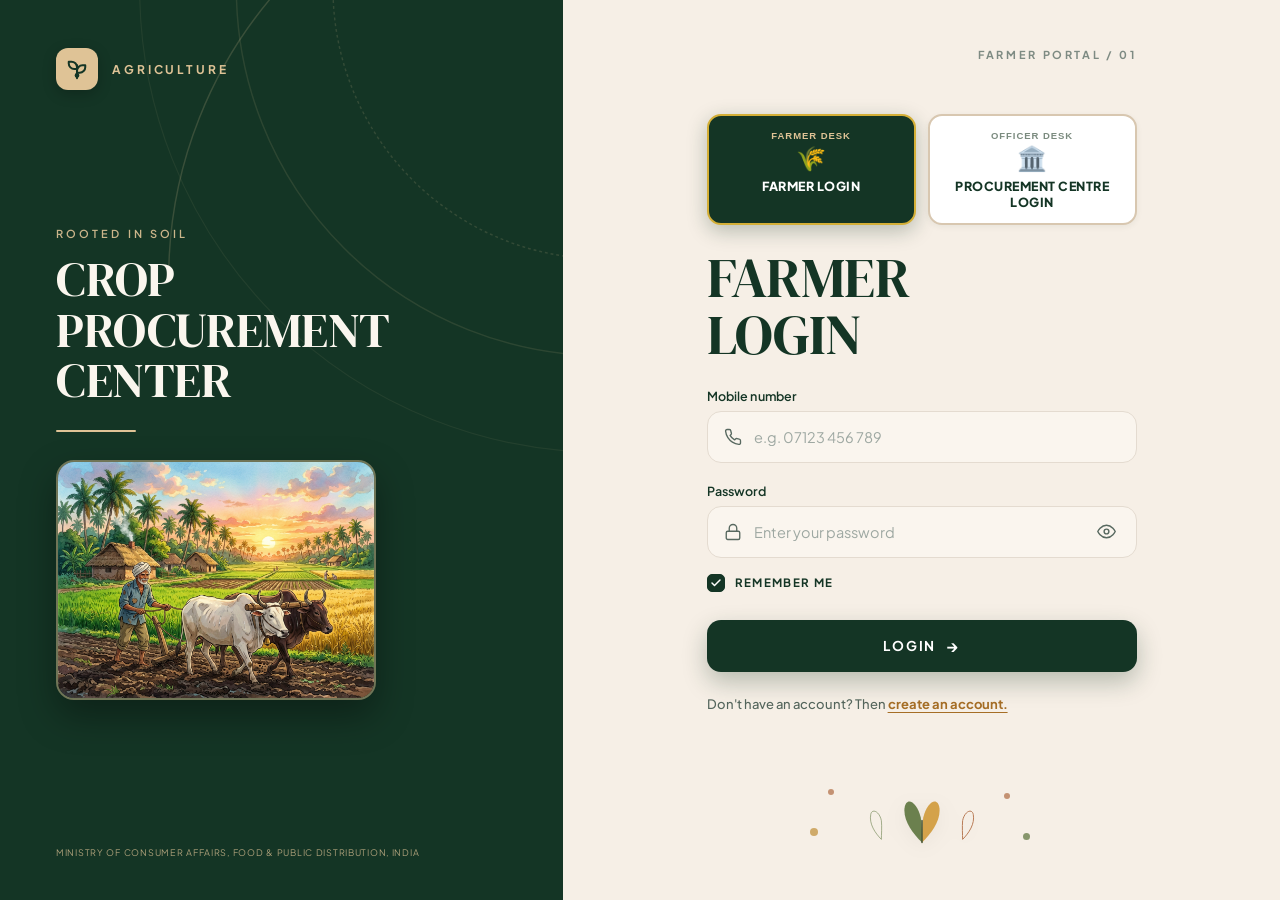
==== commit b75fa4ce: "Update index.html" ====
--- a/index.html
+++ b/index.html
@@ -62,7 +62,7 @@
         <div class="farmer-card-container">
           <div class="farmer-card">
             <img 
-              src="assets/farmer-illustration.jpg" 
+              src="farmer-illustration.jpg" 
               alt="Farmer plowing agricultural fields with oxen" 
               class="farmer-card-img"
               loading="eager"
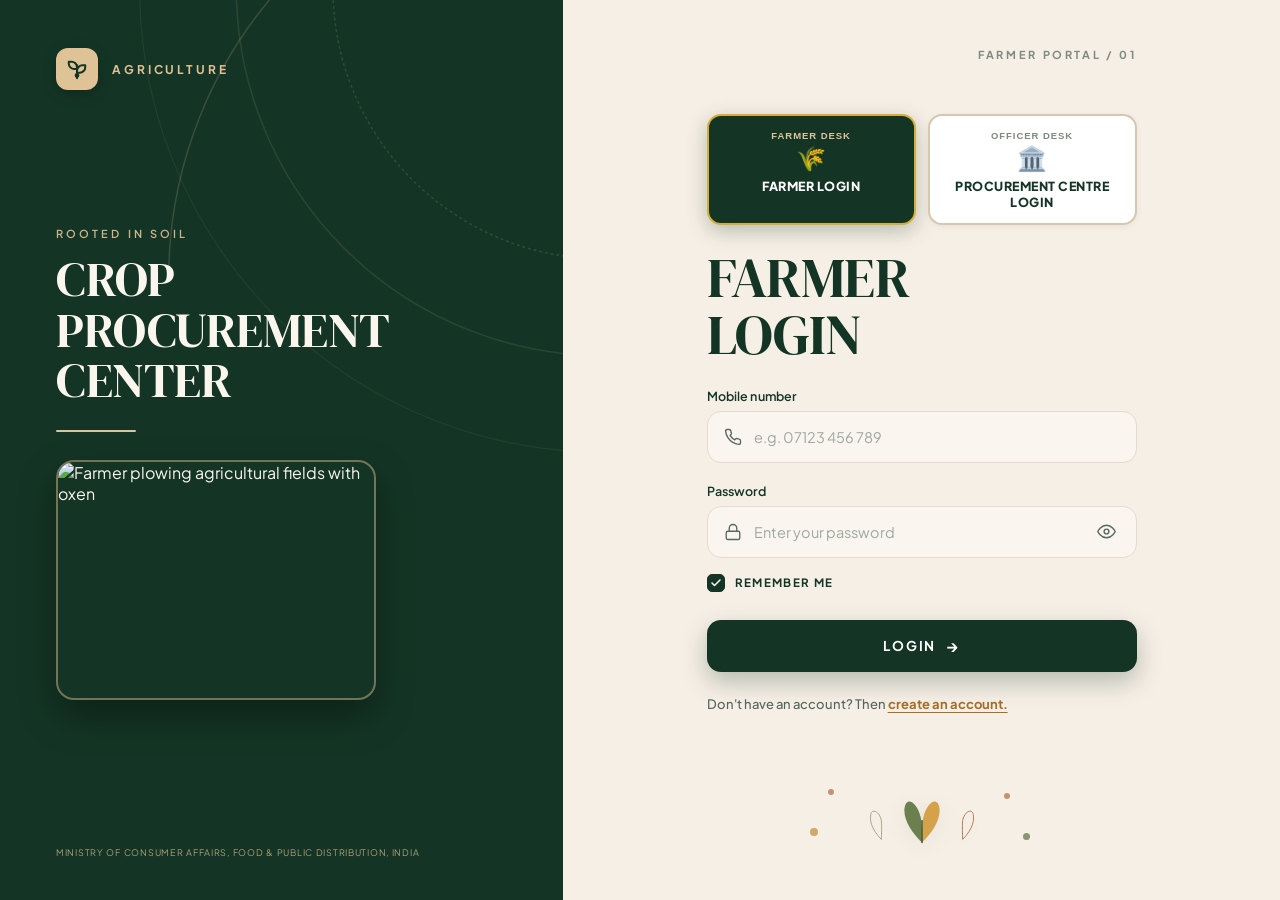
==== commit 415c5aa4: "Add files via upload" ====
--- a/index.html
+++ b/index.html
@@ -20,7 +20,7 @@
   <link rel="preconnect" href="https://fonts.gstatic.com" crossorigin>
   <link href="https://fonts.googleapis.com/css2?family=Cormorant+Garamond:ital,wght@0,500;0,600;0,700;1,600&family=DM+Serif+Display:ital@0;1&family=Plus+Jakarta+Sans:wght@400;500;600;700&display=swap" rel="stylesheet">
   
-  <link rel="stylesheet" href="styles.css?v=20260904_9">
+  <link rel="stylesheet" href="styles.css?v=20260904_11">
 </head>
 <body>
   <!-- LOGIN SCREEN -->
@@ -62,7 +62,7 @@
         <div class="farmer-card-container">
           <div class="farmer-card">
             <img 
-              src="farmer-illustration.jpg" 
+              src="assets/farmer-illustration.jpg" 
               alt="Farmer plowing agricultural fields with oxen" 
               class="farmer-card-img"
               loading="eager"
@@ -938,6 +938,6 @@
     </button>
   </aside>
 
-  <script src="app.js?v=20260904_9"></script>
+  <script src="app.js?v=20260904_11"></script>
 </body>
 </html>
--- a/styles.css
+++ b/styles.css
@@ -3080,4 +3080,697 @@
   color: #143525;
 }
 
-
+/* ==========================================================================
+   REAL-WORLD PROCUREMENT SCHEDULE & WORKFLOW ROADMAP STYLES
+   ========================================================================== */
+.schedule-context-banner {
+  background: linear-gradient(135deg, #143525 0%, #1E4E37 100%);
+  border: 1.5px solid #DFC396;
+  border-radius: 12px;
+  padding: 16px 20px;
+  color: #FFFFFF;
+  display: flex;
+  justify-content: space-between;
+  align-items: center;
+  flex-wrap: wrap;
+  gap: 12px;
+  margin-bottom: 16px;
+  box-shadow: 0 4px 14px rgba(20, 53, 37, 0.15);
+}
+
+.schedule-season-tag {
+  font-size: 10px;
+  font-weight: 800;
+  letter-spacing: 0.1em;
+  color: #DFC396;
+  text-transform: uppercase;
+  display: inline-block;
+  margin-bottom: 4px;
+}
+
+.schedule-center-title {
+  font-family: 'DM Serif Display', Georgia, serif;
+  font-size: 18px;
+  color: #FFFFFF;
+  margin: 0 0 4px 0;
+  letter-spacing: 0.02em;
+}
+
+.schedule-center-sub {
+  font-size: 12px;
+  color: #D3E0D8;
+  margin: 0;
+  line-height: 1.4;
+}
+
+.schedule-context-badge {
+  background: rgba(223, 195, 150, 0.18);
+  border: 1px solid #DFC396;
+  color: #DFC396;
+  padding: 6px 12px;
+  border-radius: 20px;
+  font-size: 11px;
+  font-weight: 800;
+  letter-spacing: 0.04em;
+  display: flex;
+  align-items: center;
+  gap: 6px;
+  white-space: nowrap;
+}
+
+.schedule-kpi-grid {
+  display: grid;
+  grid-template-columns: repeat(4, 1fr);
+  gap: 12px;
+  margin-bottom: 18px;
+}
+
+@media (max-width: 680px) {
+  .schedule-kpi-grid {
+    grid-template-columns: repeat(2, 1fr);
+  }
+}
+
+.schedule-kpi-card {
+  background: #FAF7F2;
+  border: 1.5px solid #E8DEC8;
+  border-radius: 12px;
+  padding: 12px 14px;
+  text-align: center;
+  box-shadow: 0 2px 6px rgba(20, 53, 37, 0.04);
+}
+
+.schedule-kpi-card .kpi-label {
+  font-size: 10px;
+  font-weight: 800;
+  letter-spacing: 0.08em;
+  color: #64746A;
+  text-transform: uppercase;
+  display: block;
+  margin-bottom: 4px;
+}
+
+.schedule-kpi-card .kpi-value {
+  font-size: 17px;
+  font-weight: 800;
+  color: #143525;
+  display: block;
+  line-height: 1.2;
+}
+
+.schedule-kpi-card .kpi-sub {
+  font-size: 10.5px;
+  color: #7B8B7F;
+  margin-top: 3px;
+  display: block;
+}
+
+.schedule-table th {
+  background: #143525;
+  color: #DFC396;
+  font-size: 11px;
+  letter-spacing: 0.05em;
+  text-transform: uppercase;
+  padding: 12px 14px;
+  white-space: nowrap;
+}
+
+.schedule-table td {
+  padding: 12px 14px;
+  vertical-align: middle;
+  font-size: 12.5px;
+}
+
+.schedule-row-active {
+  background: #FCFBF8;
+}
+
+.btn-schedule-action {
+  background: #143525;
+  color: #DFC396;
+  border: 1px solid #143525;
+  padding: 6px 12px;
+  font-size: 11px;
+  font-weight: 800;
+  border-radius: 6px;
+  cursor: pointer;
+  white-space: nowrap;
+  transition: all 0.2s ease;
+}
+
+.btn-schedule-action:hover {
+  background: #23543D;
+  color: #FFFFFF;
+  transform: translateY(-1px);
+}
+
+.btn-schedule-action.outline {
+  background: transparent;
+  color: #143525;
+  border-color: #DFC396;
+}
+
+.btn-schedule-action.outline:hover {
+  background: #FAF7F2;
+  border-color: #143525;
+}
+
+/* 6-Step Workflow Roadmap in Schedule */
+.schedule-workflow-roadmap {
+  background: #FFFFFF;
+  border: 1.5px solid #DFC396;
+  border-radius: 14px;
+  padding: 20px;
+  margin: 20px 0;
+  box-shadow: 0 4px 16px rgba(20, 53, 37, 0.05);
+}
+
+.roadmap-header h4 {
+  font-size: 13.5px;
+  font-weight: 800;
+  letter-spacing: 0.06em;
+  color: #143525;
+  margin: 0 0 4px 0;
+}
+
+.roadmap-header p {
+  font-size: 12px;
+  color: #64746A;
+  margin: 0 0 16px 0;
+}
+
+.roadmap-steps-grid {
+  display: grid;
+  grid-template-columns: repeat(6, 1fr);
+  gap: 10px;
+}
+
+@media (max-width: 900px) {
+  .roadmap-steps-grid {
+    grid-template-columns: repeat(3, 1fr);
+  }
+}
+
+@media (max-width: 540px) {
+  .roadmap-steps-grid {
+    grid-template-columns: 1fr;
+  }
+}
+
+.roadmap-step-card {
+  background: #FAF7F2;
+  border: 1px solid #E8DEC8;
+  border-radius: 10px;
+  padding: 12px 10px;
+  text-align: center;
+  cursor: pointer;
+  transition: all 0.25s ease;
+  display: flex;
+  flex-direction: column;
+  align-items: center;
+  justify-content: space-between;
+  min-height: 140px;
+}
+
+.roadmap-step-card:hover {
+  transform: translateY(-2px);
+  border-color: #143525;
+  box-shadow: 0 6px 14px rgba(20, 53, 37, 0.1);
+  background: #FFFFFF;
+}
+
+.roadmap-step-card.current {
+  background: #143525;
+  color: #FFFFFF;
+  border-color: #D4AF37;
+  box-shadow: 0 4px 14px rgba(20, 53, 37, 0.25);
+}
+
+.roadmap-step-card.current .step-title {
+  color: #DFC396;
+}
+
+.roadmap-step-card.current .step-desc {
+  color: #D3E0D8;
+}
+
+.roadmap-step-card.current .step-badge {
+  background: #DFC396;
+  color: #143525;
+}
+
+.step-badge {
+  font-size: 8.5px;
+  font-weight: 800;
+  letter-spacing: 0.08em;
+  padding: 2px 6px;
+  border-radius: 4px;
+  background: #E8DEC8;
+  color: #143525;
+  margin-bottom: 6px;
+}
+
+.step-icon {
+  font-size: 22px;
+  margin-bottom: 4px;
+}
+
+.step-title {
+  font-size: 11.5px;
+  font-weight: 800;
+  color: #143525;
+  line-height: 1.25;
+  margin-bottom: 4px;
+}
+
+.step-desc {
+  font-size: 10px;
+  color: #64746A;
+  line-height: 1.35;
+  margin: 0 0 6px 0;
+}
+
+.step-status-tag {
+  font-size: 9.5px;
+  font-weight: 700;
+  color: #DFC396;
+}
+
+.step-jump-link {
+  font-size: 10px;
+  font-weight: 700;
+  color: #1E824C;
+}
+
+.schedule-notice-box {
+  background: #F8F3EA;
+  border-left: 4px solid var(--accent-gold);
+  padding: 14px 16px;
+  border-radius: 8px;
+  margin-top: 14px;
+}
+
+/* ==========================================================================
+   FEATURE: IN-PROGRESS REGISTRATION LOCK (ONE CONSIGNMENT POLICY)
+   ========================================================================== */
+.reg-locked-container {
+  display: flex;
+  flex-direction: column;
+  gap: 16px;
+  background: #FDFBF7;
+  border: 1.5px solid #DFC396;
+  border-radius: 14px;
+  padding: 22px;
+  margin: 6px 0 16px 0;
+}
+
+.reg-locked-header {
+  display: flex;
+  align-items: flex-start;
+  gap: 14px;
+}
+
+.reg-locked-icon-wrap {
+  width: 46px;
+  height: 46px;
+  min-width: 46px;
+  border-radius: 50%;
+  background: #FFF3CD;
+  border: 1.5px solid #DFC396;
+  display: flex;
+  align-items: center;
+  justify-content: center;
+  font-size: 22px;
+}
+
+.reg-locked-badge {
+  display: inline-block;
+  background: #856404;
+  color: #FFF;
+  font-size: 10px;
+  font-weight: 800;
+  letter-spacing: 0.05em;
+  padding: 2px 8px;
+  border-radius: 4px;
+  margin-bottom: 4px;
+}
+
+.reg-locked-title {
+  font-size: 16px;
+  font-weight: 800;
+  color: #143525;
+  margin: 0 0 4px 0;
+  letter-spacing: 0.02em;
+}
+
+.reg-locked-desc {
+  font-size: 12.5px;
+  color: #5A6A5E;
+  line-height: 1.5;
+  margin: 0;
+}
+
+.reg-locked-card {
+  background: #FFFFFF;
+  border: 1px solid #E5DACB;
+  border-radius: 10px;
+  padding: 16px 18px;
+}
+
+.reg-locked-grid {
+  display: grid;
+  grid-template-columns: repeat(auto-fit, minmax(180px, 1fr));
+  gap: 12px;
+}
+
+.reg-locked-item {
+  display: flex;
+  flex-direction: column;
+  gap: 2px;
+}
+
+.reg-locked-label {
+  font-size: 10.5px;
+  font-weight: 700;
+  color: #7A5112;
+  text-transform: uppercase;
+  letter-spacing: 0.04em;
+}
+
+.reg-locked-val {
+  font-size: 13.5px;
+  font-weight: 700;
+  color: #143525;
+}
+
+.reg-locked-progress-wrap {
+  background: #FAF6EF;
+  border: 1px dashed #DFC396;
+  border-radius: 8px;
+  padding: 12px 14px;
+  margin-top: 12px;
+}
+
+.reg-progress-steps {
+  display: flex;
+  justify-content: space-between;
+  position: relative;
+  margin-top: 8px;
+}
+
+.reg-progress-step {
+  display: flex;
+  flex-direction: column;
+  align-items: center;
+  text-align: center;
+  flex: 1;
+  position: relative;
+  z-index: 1;
+}
+
+.reg-step-dot {
+  width: 22px;
+  height: 22px;
+  border-radius: 50%;
+  background: #E0DACF;
+  color: #64746A;
+  font-size: 11px;
+  font-weight: 700;
+  display: flex;
+  align-items: center;
+  justify-content: center;
+  margin-bottom: 4px;
+}
+
+.reg-step-dot.done {
+  background: #1E824C;
+  color: #FFF;
+}
+
+.reg-step-dot.current {
+  background: #DFC396;
+  color: #143525;
+  box-shadow: 0 0 0 3px rgba(223, 195, 150, 0.4);
+}
+
+.reg-step-label {
+  font-size: 10px;
+  font-weight: 700;
+  color: #4A584E;
+}
+
+.reg-locked-actions {
+  display: grid;
+  grid-template-columns: repeat(auto-fit, minmax(200px, 1fr));
+  gap: 10px;
+  margin-top: 6px;
+}
+
+.btn-reg-locked-nav {
+  padding: 10px 14px;
+  background: #143525;
+  color: #DFC396;
+  border: 1px solid #DFC396;
+  border-radius: 8px;
+  font-size: 12px;
+  font-weight: 700;
+  cursor: pointer;
+  display: flex;
+  align-items: center;
+  justify-content: space-between;
+  transition: all 0.2s ease;
+}
+
+.btn-reg-locked-nav:hover {
+  background: #1E4633;
+  transform: translateY(-1px);
+}
+
+.btn-reg-locked-nav.secondary {
+  background: #FAF7F2;
+  color: #143525;
+  border-color: #DFC396;
+}
+
+.btn-reg-locked-nav.secondary:hover {
+  background: #F2ECE0;
+}
+
+.btn-reg-locked-nav.danger {
+  background: #FFF5F5;
+  color: #DC3545;
+  border-color: #F5C6CB;
+}
+
+.btn-reg-locked-nav.danger:hover {
+  background: #F8D7DA;
+}
+
+/* ==========================================================================
+   FEATURE: FARMER PRICE DECLINE & EXIT GATE PASS
+   ========================================================================== */
+.decline-price-container {
+  margin-top: 16px;
+  background: #FFF8F8;
+  border: 1.5px solid #F5C6CB;
+  border-radius: 12px;
+  padding: 16px 18px;
+}
+
+.decline-price-header {
+  display: flex;
+  justify-content: space-between;
+  align-items: flex-start;
+  gap: 10px;
+}
+
+.decline-price-tag {
+  display: inline-block;
+  background: #F8D7DA;
+  color: #721C24;
+  font-size: 10px;
+  font-weight: 800;
+  letter-spacing: 0.05em;
+  padding: 2px 7px;
+  border-radius: 4px;
+  margin-bottom: 4px;
+}
+
+.decline-price-title {
+  font-size: 13.5px;
+  font-weight: 800;
+  color: #721C24;
+  margin: 0 0 4px 0;
+}
+
+.decline-price-desc {
+  font-size: 11.5px;
+  color: #6C757D;
+  line-height: 1.45;
+  margin: 0;
+}
+
+.btn-decline-price-offer {
+  margin-top: 12px;
+  width: 100%;
+  padding: 11px 16px;
+  background: #FFFFFF;
+  border: 1.5px solid #DC3545;
+  color: #DC3545;
+  font-size: 13px;
+  font-weight: 800;
+  letter-spacing: 0.02em;
+  border-radius: 8px;
+  cursor: pointer;
+  display: flex;
+  align-items: center;
+  justify-content: center;
+  gap: 8px;
+  transition: all 0.2s ease;
+}
+
+.btn-decline-price-offer:hover {
+  background: #DC3545;
+  color: #FFFFFF;
+  box-shadow: 0 3px 8px rgba(220, 53, 69, 0.25);
+}
+
+/* Decline Reason Confirmation Card */
+.decline-dialog-card {
+  background: #FFFFFF;
+  border: 1.5px solid #DC3545;
+  border-radius: 14px;
+  padding: 22px;
+  margin: 8px 0;
+  box-shadow: 0 6px 18px rgba(220, 53, 69, 0.12);
+}
+
+.decline-reasons-group {
+  display: flex;
+  flex-direction: column;
+  gap: 8px;
+  margin: 14px 0;
+}
+
+.decline-reason-option {
+  display: flex;
+  align-items: center;
+  gap: 10px;
+  padding: 10px 14px;
+  background: #FDFBF7;
+  border: 1px solid #DFC396;
+  border-radius: 8px;
+  cursor: pointer;
+  font-size: 12px;
+  font-weight: 600;
+  color: #143525;
+  transition: all 0.15s ease;
+}
+
+.decline-reason-option:hover {
+  background: #F5EFE4;
+}
+
+.decline-reason-option input[type="radio"] {
+  accent-color: #DC3545;
+  width: 16px;
+  height: 16px;
+}
+
+.decline-action-bar {
+  display: flex;
+  gap: 10px;
+  margin-top: 16px;
+}
+
+.btn-decline-confirm {
+  flex: 1;
+  padding: 11px 16px;
+  background: #DC3545;
+  color: #FFFFFF;
+  border: none;
+  border-radius: 8px;
+  font-size: 13px;
+  font-weight: 800;
+  cursor: pointer;
+  transition: all 0.2s ease;
+}
+
+.btn-decline-confirm:hover {
+  background: #BD2130;
+}
+
+.btn-decline-cancel {
+  flex: 1;
+  padding: 11px 16px;
+  background: #FAF7F2;
+  color: #143525;
+  border: 1px solid #DFC396;
+  border-radius: 8px;
+  font-size: 13px;
+  font-weight: 700;
+  cursor: pointer;
+  transition: all 0.2s ease;
+}
+
+.btn-decline-cancel:hover {
+  background: #F2ECE0;
+}
+
+/* Official Exit Gate Pass Slip */
+.exit-gatepass-card {
+  background: #FCFDFB;
+  border: 2px solid #1E824C;
+  border-radius: 14px;
+  padding: 24px;
+  margin: 10px 0;
+  position: relative;
+  box-shadow: 0 4px 16px rgba(30, 130, 76, 0.12);
+}
+
+.gatepass-header {
+  display: flex;
+  justify-content: space-between;
+  align-items: flex-start;
+  border-bottom: 2px dashed #B8D8C2;
+  padding-bottom: 14px;
+  margin-bottom: 16px;
+}
+
+.gatepass-stamp {
+  border: 2.5px solid #1E824C;
+  color: #1E824C;
+  font-weight: 900;
+  font-size: 12px;
+  text-transform: uppercase;
+  letter-spacing: 0.08em;
+  padding: 6px 14px;
+  transform: rotate(-6deg);
+  border-radius: 6px;
+  background: rgba(30, 130, 76, 0.04);
+  box-shadow: 0 2px 6px rgba(30, 130, 76, 0.15);
+}
+
+.gatepass-table {
+  width: 100%;
+  border-collapse: collapse;
+  margin-bottom: 16px;
+}
+
+.gatepass-table td {
+  padding: 8px 10px;
+  border-bottom: 1px solid #EBF3ED;
+  font-size: 12.5px;
+}
+
+.gatepass-table td:first-child {
+  color: #64746A;
+  font-weight: 600;
+  width: 40%;
+}
+
+.gatepass-table td:last-child {
+  color: #143525;
+  font-weight: 700;
+}
+
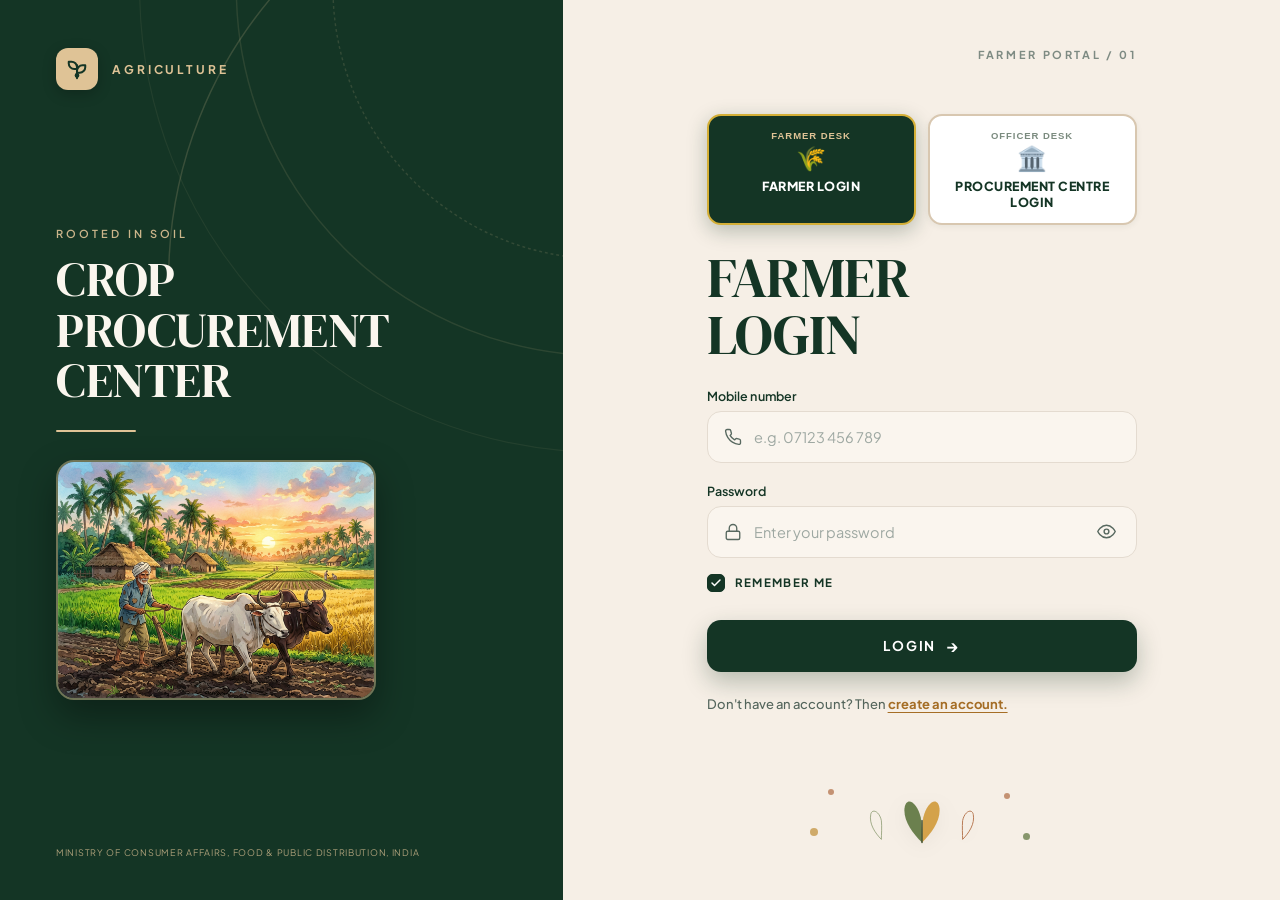
==== commit 15593e88: "Update index.html" ====
--- a/index.html
+++ b/index.html
@@ -62,7 +62,7 @@
         <div class="farmer-card-container">
           <div class="farmer-card">
             <img 
-              src="assets/farmer-illustration.jpg" 
+              src="farmer-illustration.jpg" 
               alt="Farmer plowing agricultural fields with oxen" 
               class="farmer-card-img"
               loading="eager"
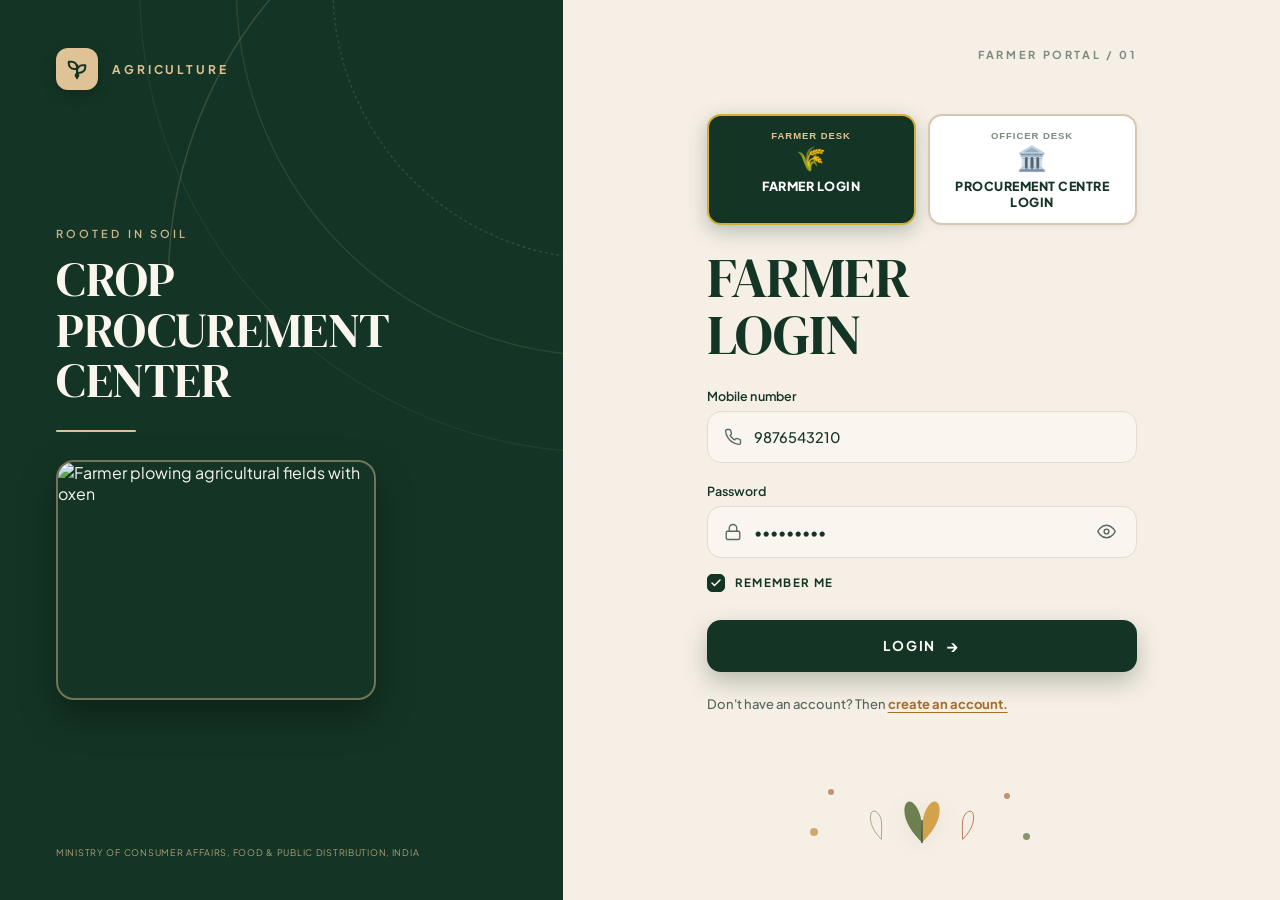
==== commit f768f2aa: "Add files via upload" ====
--- a/index.html
+++ b/index.html
@@ -20,7 +20,7 @@
   <link rel="preconnect" href="https://fonts.gstatic.com" crossorigin>
   <link href="https://fonts.googleapis.com/css2?family=Cormorant+Garamond:ital,wght@0,500;0,600;0,700;1,600&family=DM+Serif+Display:ital@0;1&family=Plus+Jakarta+Sans:wght@400;500;600;700&display=swap" rel="stylesheet">
   
-  <link rel="stylesheet" href="styles.css?v=20260904_11">
+  <link rel="stylesheet" href="styles.css?v=20260906_demand_sort_fix">
 </head>
 <body>
   <!-- LOGIN SCREEN -->
@@ -62,7 +62,7 @@
         <div class="farmer-card-container">
           <div class="farmer-card">
             <img 
-              src="farmer-illustration.jpg" 
+              src="assets/farmer-illustration.jpg" 
               alt="Farmer plowing agricultural fields with oxen" 
               class="farmer-card-img"
               loading="eager"
@@ -222,8 +222,10 @@
 
   <!-- POST-LOGIN FARMER DASHBOARD INTERFACE -->
   <div class="dashboard-screen hidden" id="dashboardScreen">
-    <!-- Top Navigation Header -->
-    <header class="dash-navbar">
+    <!-- Sticky Header Wrapper: Top Navigation + Dynamic Rolling MSP Ticker Bar -->
+    <div class="dash-header-sticky-wrap">
+      <!-- Top Navigation Header -->
+      <header class="dash-navbar">
       <div class="dash-brand">
         <div class="logo-badge mini" title="Agricultural Sapling Logo">
           <svg viewBox="0 0 24 24" width="18" height="18" fill="none" stroke="currentColor" stroke-width="2.2" stroke-linecap="round" stroke-linejoin="round">
@@ -317,6 +319,57 @@
       </div>
     </header>
 
+    <!-- DYNAMIC ROLLING MSP TICKER BAR -->
+    <section class="farmer-msp-ticker-bar" id="farmerMspTickerBar" aria-label="Official Live Government MSP Ticker">
+      <!-- Fixed Left Brand Pill -->
+      <div class="msp-ticker-lead">
+        <div class="msp-live-badge">
+          <span class="msp-pulse-dot" aria-hidden="true"></span>
+          <span class="msp-lead-title" id="tickerTitleLabel">LIVE MSP 2026-27</span>
+        </div>
+        <span class="msp-lead-sub" id="tickerSubLabel">GOVT. BENCHMARKS</span>
+      </div>
+
+      <!-- Marquee Scroll Area -->
+      <div class="msp-ticker-viewport" id="mspTickerViewport" tabindex="0" aria-live="off" title="Scrolls live crop MSP rates. Hover or tap to pause. Click any crop to view full details.">
+        <div class="msp-ticker-track" id="mspTickerTrack">
+          <!-- Populated dynamically via JS with dual duplicated tracks for infinite seamless roll -->
+        </div>
+      </div>
+
+      <!-- Fixed Right Interactive Controls -->
+      <div class="msp-ticker-actions">
+        <!-- Quick Season Switcher Mini Pills -->
+        <div class="msp-season-pills" role="tablist" aria-label="Filter MSP ticker by season">
+          <button type="button" class="msp-season-pill active" data-season="all" id="tickerFilterAll" title="All Crops">All</button>
+          <button type="button" class="msp-season-pill" data-season="kharif" id="tickerFilterKharif" title="Kharif Crops">Kharif</button>
+          <button type="button" class="msp-season-pill" data-season="rabi" id="tickerFilterRabi" title="Rabi Crops">Rabi</button>
+        </div>
+
+        <!-- Pause / Resume Button -->
+        <button type="button" class="msp-control-btn" id="tickerPlayPauseBtn" aria-label="Pause Ticker" title="Pause / Resume rolling ticker">
+          <svg class="icon-pause" viewBox="0 0 24 24" width="13" height="13" fill="currentColor">
+            <rect x="6" y="4" width="4" height="16" rx="1.5"></rect>
+            <rect x="14" y="4" width="4" height="16" rx="1.5"></rect>
+          </svg>
+          <svg class="icon-play hidden" viewBox="0 0 24 24" width="13" height="13" fill="currentColor">
+            <polygon points="6 4 20 12 6 20 6 4"></polygon>
+          </svg>
+          <span class="btn-text" id="tickerPauseBtnText">Pause</span>
+        </button>
+
+        <!-- View Full Matrix Button -->
+        <button type="button" class="msp-matrix-btn" id="tickerOpenMatrixBtn" title="Open Complete 28-Crop CACP MSP Schedule Matrix">
+          <span id="tickerViewMatrixText">Full Matrix</span>
+          <svg viewBox="0 0 24 24" width="12" height="12" fill="none" stroke="currentColor" stroke-width="2.2" stroke-linecap="round" stroke-linejoin="round">
+            <line x1="7" y1="17" x2="17" y2="7"></line>
+            <polyline points="7 7 17 7 17 17"></polyline>
+          </svg>
+        </button>
+      </div>
+    </section>
+    </div>
+
     <!-- Main Dashboard Container -->
     <main class="dash-main-content">
       <!-- Welcome Hero Banner -->
@@ -328,11 +381,11 @@
         </div>
       </section>
 
-      <!-- 6 Main Options Cards Grid -->
+      <!-- 7 Main Options Cards Grid -->
       <section class="dash-modules-section">
         <div class="section-header-row">
           <h3 class="section-heading">Select Procurement Service</h3>
-          <span class="section-tag">6 SERVICES AVAILABLE</span>
+          <span class="section-tag">7 SERVICES AVAILABLE</span>
         </div>
 
         <div class="modules-grid">
@@ -357,7 +410,27 @@
             </div>
           </div>
 
-          <!-- 2. FORM FILLING -->
+          <!-- 2. CROP IN DEMAND -->
+          <div class="module-card" data-module="crop-in-demand" id="cardCropInDemand" tabindex="0" role="button">
+            <span class="badge-tag badge-danger" style="position: absolute; top: 16px; right: 16px; font-size: 9.5px; font-weight: 800; letter-spacing: 0.05em; padding: 2px 8px; border-radius: 999px;">🔥 HIGH DEMAND</span>
+            <div class="module-icon-wrap icon-flame">
+              <svg viewBox="0 0 24 24" width="24" height="24" fill="none" stroke="currentColor" stroke-width="2" stroke-linecap="round" stroke-linejoin="round">
+                <path d="M12 2c.5 2.5 2 4.5 4 6 2.5 2 3.5 4.5 3.5 7.5a7.5 7.5 0 1 1-15 0c0-3 1.5-5.5 3.5-7.5 2-1.5 3.5-3.5 4-6z"/>
+                <path d="M12 12c.5 1 1 2 1 3a2 2 0 1 1-4 0c0-1 .5-2 1-3 .5-.5 1.5-.5 2 0z"/>
+              </svg>
+            </div>
+            <div class="module-content">
+              <span class="module-number">02</span>
+              <h4 class="module-title">CROP IN DEMAND</h4>
+              <p class="module-desc">View high-demand crops required in large volumes by the government, national procurement quotas, and priority intake.</p>
+            </div>
+            <div class="module-action">
+              <span>View High Demand Crops</span>
+              <span class="arrow">→</span>
+            </div>
+          </div>
+
+          <!-- 3. FORM FILLING -->
           <div class="module-card" data-module="form-filling" id="cardFormFilling" tabindex="0" role="button">
             <div class="module-icon-wrap icon-green">
               <svg viewBox="0 0 24 24" width="24" height="24" fill="none" stroke="currentColor" stroke-width="2" stroke-linecap="round" stroke-linejoin="round">
@@ -369,7 +442,7 @@
               </svg>
             </div>
             <div class="module-content">
-              <span class="module-number">02</span>
+              <span class="module-number">03</span>
               <h4 class="module-title">FORM FILLING</h4>
               <p class="module-desc">Register new agricultural produce, enter harvest yield quintals, land survey numbers, and bank DBT details.</p>
             </div>
@@ -379,7 +452,7 @@
             </div>
           </div>
 
-          <!-- 3. PROCUREMENT CENTER & SLOT BOOKING -->
+          <!-- 4. PROCUREMENT CENTER & SLOT BOOKING -->
           <div class="module-card" data-module="slot-booking" id="cardSlotBooking" tabindex="0" role="button">
             <div class="module-icon-wrap icon-terracotta">
               <svg viewBox="0 0 24 24" width="24" height="24" fill="none" stroke="currentColor" stroke-width="2" stroke-linecap="round" stroke-linejoin="round">
@@ -388,7 +461,7 @@
               </svg>
             </div>
             <div class="module-content">
-              <span class="module-number">03</span>
+              <span class="module-number">04</span>
               <h4 class="module-title">PROCUREMENT CENTER & SLOT BOOKING</h4>
               <p class="module-desc">Locate designated procurement centers, choose delivery date, reserve morning/evening time slots, and register transport vehicle.</p>
             </div>
@@ -398,7 +471,7 @@
             </div>
           </div>
 
-          <!-- 4. TOKEN STATUS -->
+          <!-- 5. TOKEN STATUS -->
           <div class="module-card" data-module="token-status" id="cardTokenStatus" tabindex="0" role="button">
             <div class="module-icon-wrap icon-blue">
               <svg viewBox="0 0 24 24" width="24" height="24" fill="none" stroke="currentColor" stroke-width="2" stroke-linecap="round" stroke-linejoin="round">
@@ -408,7 +481,7 @@
               </svg>
             </div>
             <div class="module-content">
-              <span class="module-number">04</span>
+              <span class="module-number">05</span>
               <h4 class="module-title">TOKEN STATUS</h4>
               <p class="module-desc">Live tracker for queue position, weighbridge entry gate pass, QR code token, and estimated intake unloading time.</p>
             </div>
@@ -418,7 +491,7 @@
             </div>
           </div>
 
-          <!-- 5. FINALIZE PROCUREMENT & PAYMENT -->
+          <!-- 6. FINALIZE PROCUREMENT & PAYMENT -->
           <div class="module-card" data-module="finalize-procurement" id="cardFinalize" tabindex="0" role="button">
             <div class="module-icon-wrap icon-olive">
               <svg viewBox="0 0 24 24" width="24" height="24" fill="none" stroke="currentColor" stroke-width="2" stroke-linecap="round" stroke-linejoin="round">
@@ -427,7 +500,7 @@
               </svg>
             </div>
             <div class="module-content">
-              <span class="module-number">05</span>
+              <span class="module-number">06</span>
               <h4 class="module-title">FINALIZE PROCUREMENT & PAYMENT</h4>
               <p class="module-desc">Verify electronic weighbridge gross/tare slips, moisture & quality assaying, approve calculated MSP amount, and authorize payment.</p>
             </div>
@@ -437,7 +510,7 @@
             </div>
           </div>
 
-          <!-- 6. PAYMENT & TRANSACTION HISTORY -->
+          <!-- 7. PAYMENT & TRANSACTION HISTORY -->
           <div class="module-card" data-module="payment-history" id="cardPaymentHistory" tabindex="0" role="button">
             <div class="module-icon-wrap icon-gold-dark">
               <svg viewBox="0 0 24 24" width="24" height="24" fill="none" stroke="currentColor" stroke-width="2" stroke-linecap="round" stroke-linejoin="round">
@@ -446,7 +519,7 @@
               </svg>
             </div>
             <div class="module-content">
-              <span class="module-number">06</span>
+              <span class="module-number">07</span>
               <h4 class="module-title">TRANSACTION &amp; PAYMENT HISTORY</h4>
               <p class="module-desc">Access Direct Benefit Transfer (DBT) bank logs, government payment voucher receipts, and transaction reference numbers.</p>
             </div>
@@ -922,6 +995,80 @@
     </div>
   </div>
 
+  <!-- Government MSP Revision & Gazette Announcement Modal -->
+  <div class="modal-backdrop hidden" id="cacpMspModal" role="dialog" aria-modal="true" aria-labelledby="cacpMspModalTitle">
+    <div class="modal-card" style="max-width: 580px;">
+      <button type="button" class="modal-close" id="closeCacpMspModalBtn" onclick="window.closeCacpMspModal();" aria-label="Close modal">×</button>
+      
+      <div class="modal-header">
+        <span class="dash-modal-tag" style="background: #143525; color: #DFC396;">MINISTRY GAZETTE NOTIFICATION ENGINE</span>
+        <h3 id="cacpMspModalTitle" class="modal-title">Official Government MSP Revision Desk</h3>
+      </div>
+
+      <div class="modal-body" style="padding: 16px 20px;">
+        <p style="font-size: 12.5px; color: #55665B; line-height: 1.5; margin-bottom: 14px;">
+          Apply official Cabinet Committee on Economic Affairs (CCEA) MSP revisions or mid-season bonus announcements. Revisions instantly cascade across the Procurement Schedule, Produce Registration dropdowns, Assaying Slips, and DBT vouchers.
+        </p>
+
+        <!-- Quick One-Click Official Gazette Presets -->
+        <div style="background: #FAF7F2; border: 1px solid #DFC396; border-radius: 8px; padding: 12px 14px; margin-bottom: 16px;">
+          <span style="font-size: 11px; font-weight: 800; color: #143525; display: block; margin-bottom: 6px;">⚡ QUICK CCEA GAZETTE REVISION PRESETS:</span>
+          <div style="display: flex; gap: 8px; flex-wrap: wrap;">
+            <button type="button" class="btn-schedule-action" onclick="window.applyCacpPreset('rabi2026');" style="font-size: 11px;">
+              Apply Rabi 2026-27 Gazetted MSPs (Wheat ₹2,585 → ₹2,715)
+            </button>
+            <button type="button" class="btn-schedule-action outline" onclick="window.applyCacpPreset('pulseBonus');" style="font-size: 11px;">
+              Apply +₹250 Pulse Bonus (Tur, Moong, Urad)
+            </button>
+            <button type="button" class="btn-schedule-action outline" onclick="window.resetToCacpBaseline();" style="font-size: 11px; color: #C0392B; border-color: #E74C3C;">
+              ↺ Reset to Official CACP Baseline
+            </button>
+          </div>
+        </div>
+
+        <!-- Custom Crop Revision Form -->
+        <form id="cacpRevisionForm" onsubmit="event.preventDefault(); window.submitCustomMspRevision();">
+          <div class="modal-form-grid single-col">
+            <div class="modal-input-group full-width">
+              <label for="cacpRevCrop">Select Crop / Commodity *</label>
+              <select id="cacpRevCrop" required style="width: 100%; padding: 8px 10px; border: 1.5px solid #DFC396; border-radius: 6px; font-weight: 700; color: #143525;">
+                <!-- Populated dynamically -->
+              </select>
+            </div>
+
+            <div style="display: grid; grid-template-columns: 1fr 1fr; gap: 12px;">
+              <div class="modal-input-group">
+                <label for="cacpRevYear">Marketing Season / Year *</label>
+                <select id="cacpRevYear" style="width: 100%; padding: 8px 10px; border: 1.5px solid #DFC396; border-radius: 6px;">
+                  <option value="2026">2026-27 (Current)</option>
+                  <option value="2025">2025-26</option>
+                  <option value="2027">2027-28 (Upcoming)</option>
+                </select>
+              </div>
+              <div class="modal-input-group">
+                <label for="cacpRevFixed">New Fixed MSP (₹/Qtl) *</label>
+                <input type="number" id="cacpRevFixed" required min="100" max="50000" step="1" placeholder="e.g. 2600" style="width: 100%; padding: 8px 10px; border: 1.5px solid #DFC396; border-radius: 6px; font-weight: 700;">
+              </div>
+            </div>
+
+            <div class="modal-input-group full-width" style="margin-top: 6px;">
+              <label for="cacpRevNotes">Gazette / Circular Reference (Optional)</label>
+              <input type="text" id="cacpRevNotes" placeholder="e.g. CCEA Notification No. 14/2026-CA" style="width: 100%; padding: 8px 10px; border: 1.5px solid #E8DEC8; border-radius: 6px;">
+            </div>
+          </div>
+
+          <div style="display: flex; justify-content: flex-end; gap: 10px; margin-top: 16px;">
+            <button type="button" class="btn-modal-back" onclick="window.closeCacpMspModal();">Cancel</button>
+            <button type="submit" class="modal-submit-btn" style="width: auto; padding: 8px 20px;">
+              <span>Publish &amp; Broadcast MSP Update</span>
+              <span>📢</span>
+            </button>
+          </div>
+        </form>
+      </div>
+    </div>
+  </div>
+
   <!-- Toast Notification Container -->
   <div id="toastContainer" class="toast-container" aria-live="polite"></div>
 
@@ -938,6 +1085,6 @@
     </button>
   </aside>
 
-  <script src="app.js?v=20260904_11"></script>
+  <script src="app.js?v=20260906_no_rocket"></script>
 </body>
 </html>
--- a/styles.css
+++ b/styles.css
@@ -1265,13 +1265,379 @@
   font-weight: 600;
 }
 
+/* ==========================================================================
+   DYNAMIC ROLLING MSP TICKER BAR (FARMER DASHBOARD)
+   ========================================================================== */
+.dash-header-sticky-wrap {
+  position: sticky;
+  top: 0;
+  z-index: 100;
+  width: 100%;
+}
+
+.dash-header-sticky-wrap .dash-navbar {
+  position: static;
+  border-bottom: 1px solid rgba(223, 195, 150, 0.25);
+  box-shadow: none;
+}
+
+.farmer-msp-ticker-bar {
+  background: linear-gradient(90deg, #0b1f15 0%, #143525 25%, #183e2c 75%, #0b1f15 100%);
+  border-bottom: 1.5px solid rgba(223, 195, 150, 0.35);
+  border-top: 1px solid rgba(223, 195, 150, 0.15);
+  position: relative;
+  z-index: 85;
+  width: 100%;
+  height: 50px;
+  display: flex;
+  align-items: center;
+  box-shadow: 0 4px 18px rgba(11, 31, 21, 0.3);
+  overflow: hidden;
+}
+
+/* Fixed Left Brand Section */
+.msp-ticker-lead {
+  display: flex;
+  flex-direction: column;
+  justify-content: center;
+  padding: 0 16px 0 24px;
+  background: linear-gradient(90deg, #0b1f15 80%, rgba(11, 31, 21, 0.95) 100%);
+  border-right: 1px solid rgba(223, 195, 150, 0.25);
+  flex-shrink: 0;
+  z-index: 10;
+  height: 100%;
+}
+
+.msp-live-badge {
+  display: flex;
+  align-items: center;
+  gap: 7px;
+}
+
+.msp-pulse-dot {
+  width: 8px;
+  height: 8px;
+  border-radius: 50%;
+  background-color: #4ADE80;
+  box-shadow: 0 0 8px #4ADE80;
+  animation: mspRadarPulse 1.8s infinite cubic-bezier(0.4, 0, 0.6, 1);
+  display: inline-block;
+  flex-shrink: 0;
+}
+
+@keyframes mspRadarPulse {
+  0% {
+    box-shadow: 0 0 0 0 rgba(74, 222, 128, 0.8);
+  }
+  70% {
+    box-shadow: 0 0 0 8px rgba(74, 222, 128, 0);
+  }
+  100% {
+    box-shadow: 0 0 0 0 rgba(74, 222, 128, 0);
+  }
+}
+
+.msp-lead-title {
+  font-size: 11px;
+  font-weight: 800;
+  color: var(--accent-gold);
+  letter-spacing: 0.09em;
+  text-transform: uppercase;
+  white-space: nowrap;
+  line-height: 1.2;
+}
+
+.msp-lead-sub {
+  font-size: 8.5px;
+  font-weight: 600;
+  color: rgba(250, 246, 238, 0.65);
+  letter-spacing: 0.08em;
+  text-transform: uppercase;
+  white-space: nowrap;
+  line-height: 1.2;
+  margin-top: 1px;
+}
+
+/* Middle Marquee Scroll Window with subtle fade mask */
+.msp-ticker-viewport {
+  flex: 1;
+  overflow: hidden;
+  position: relative;
+  height: 100%;
+  display: flex;
+  align-items: center;
+  mask-image: linear-gradient(to right, transparent 0%, black 20px, black calc(100% - 20px), transparent 100%);
+  -webkit-mask-image: linear-gradient(to right, transparent 0%, black 20px, black calc(100% - 20px), transparent 100%);
+  outline: none;
+}
+
+/* Continuous Rolling Track */
+.msp-ticker-track {
+  display: flex;
+  align-items: center;
+  gap: 0;
+  white-space: nowrap;
+  width: max-content;
+  animation: mspTickerRoll var(--ticker-duration, 95s) linear infinite;
+  will-change: transform;
+  padding: 0;
+}
+
+.msp-ticker-loop {
+  display: inline-flex;
+  align-items: center;
+  gap: 14px;
+  padding-right: 14px;
+  flex-shrink: 0;
+}
+
+.msp-ticker-track:hover,
+.msp-ticker-track.paused {
+  animation-play-state: paused !important;
+}
+
+@keyframes mspTickerRoll {
+  0% {
+    transform: translate3d(0, 0, 0);
+  }
+  100% {
+    transform: translate3d(-50%, 0, 0);
+  }
+}
+
+/* Individual Crop Capsule Cards */
+.msp-ticker-item {
+  display: inline-flex;
+  align-items: center;
+  gap: 8px;
+  background: rgba(255, 255, 255, 0.07);
+  border: 1px solid rgba(223, 195, 150, 0.22);
+  border-radius: 999px;
+  padding: 4px 12px 4px 7px;
+  cursor: pointer;
+  user-select: none;
+  transition: all 0.2s cubic-bezier(0.16, 1, 0.3, 1);
+  text-decoration: none;
+  flex-shrink: 0;
+}
+
+.msp-ticker-item:hover {
+  background: rgba(223, 195, 150, 0.18);
+  border-color: var(--accent-gold);
+  transform: translateY(-1px);
+  box-shadow: 0 4px 14px rgba(0, 0, 0, 0.35), 0 0 12px rgba(223, 195, 150, 0.25);
+}
+
+.ticker-item-icon {
+  font-size: 14px;
+  width: 24px;
+  height: 24px;
+  display: inline-flex;
+  align-items: center;
+  justify-content: center;
+  background: rgba(0, 0, 0, 0.28);
+  border-radius: 50%;
+  flex-shrink: 0;
+}
+
+.ticker-item-name {
+  font-size: 12.5px;
+  font-weight: 600;
+  color: var(--text-light-cream);
+  letter-spacing: 0.01em;
+}
+
+.ticker-item-season {
+  font-size: 8.5px;
+  font-weight: 700;
+  letter-spacing: 0.04em;
+  text-transform: uppercase;
+  padding: 1.5px 6px;
+  border-radius: 4px;
+}
+
+.ticker-item-season.season-kharif {
+  background: rgba(46, 125, 50, 0.35);
+  color: #86EFAC;
+  border: 1px solid rgba(134, 239, 172, 0.3);
+}
+
+.ticker-item-season.season-rabi {
+  background: rgba(230, 81, 0, 0.35);
+  color: #FDBA74;
+  border: 1px solid rgba(253, 186, 116, 0.3);
+}
+
+.ticker-item-season.season-commercial {
+  background: rgba(2, 136, 209, 0.35);
+  color: #7DD3FC;
+  border: 1px solid rgba(125, 211, 252, 0.3);
+}
+
+.ticker-item-price-wrap {
+  display: inline-flex;
+  align-items: baseline;
+  gap: 2px;
+}
+
+.ticker-item-price {
+  font-family: var(--font-serif);
+  font-size: 14px;
+  font-weight: 700;
+  color: var(--accent-gold);
+}
+
+.ticker-item-unit {
+  font-size: 9.5px;
+  color: rgba(250, 246, 238, 0.7);
+  font-weight: 500;
+}
+
+.ticker-item-hike {
+  font-size: 9.5px;
+  font-weight: 700;
+  color: #4ADE80;
+  background: rgba(74, 222, 128, 0.15);
+  padding: 1.5px 5px;
+  border-radius: 4px;
+  border: 1px solid rgba(74, 222, 128, 0.3);
+  display: inline-flex;
+  align-items: center;
+  gap: 2px;
+}
+
+/* Fixed Right Action Controls */
+.msp-ticker-actions {
+  display: flex;
+  align-items: center;
+  gap: 8px;
+  padding: 0 20px 0 14px;
+  background: linear-gradient(270deg, #0b1f15 80%, rgba(11, 31, 21, 0.95) 100%);
+  border-left: 1px solid rgba(223, 195, 150, 0.25);
+  flex-shrink: 0;
+  z-index: 10;
+  height: 100%;
+}
+
+.msp-season-pills {
+  display: flex;
+  align-items: center;
+  gap: 3px;
+  background: rgba(0, 0, 0, 0.3);
+  padding: 2px;
+  border-radius: 14px;
+  border: 1px solid rgba(223, 195, 150, 0.2);
+}
+
+.msp-season-pill {
+  padding: 2.5px 8px;
+  font-size: 10px;
+  font-weight: 600;
+  border-radius: 11px;
+  border: none;
+  background: transparent;
+  color: rgba(250, 246, 238, 0.75);
+  cursor: pointer;
+  transition: all 0.18s ease;
+}
+
+.msp-season-pill:hover {
+  color: var(--accent-gold);
+}
+
+.msp-season-pill.active {
+  background: var(--accent-gold);
+  color: var(--bg-dark-green);
+  font-weight: 700;
+  box-shadow: 0 1px 4px rgba(0, 0, 0, 0.25);
+}
+
+.msp-control-btn {
+  display: flex;
+  align-items: center;
+  gap: 4px;
+  padding: 4px 9px;
+  font-size: 10.5px;
+  font-weight: 600;
+  border-radius: 12px;
+  background: rgba(255, 255, 255, 0.08);
+  border: 1px solid rgba(223, 195, 150, 0.25);
+  color: var(--text-light-cream);
+  cursor: pointer;
+  transition: all 0.18s ease;
+}
+
+.msp-control-btn:hover {
+  background: rgba(223, 195, 150, 0.2);
+  border-color: var(--accent-gold);
+}
+
+.msp-matrix-btn {
+  display: flex;
+  align-items: center;
+  gap: 4px;
+  padding: 4px 10px;
+  font-size: 10.5px;
+  font-weight: 700;
+  border-radius: 12px;
+  background: linear-gradient(135deg, var(--accent-gold) 0%, var(--accent-gold-dark) 100%);
+  color: var(--bg-dark-green);
+  border: none;
+  cursor: pointer;
+  box-shadow: 0 2px 6px rgba(0, 0, 0, 0.2);
+  transition: all 0.2s ease;
+  white-space: nowrap;
+}
+
+.msp-matrix-btn:hover {
+  transform: translateY(-1px);
+  box-shadow: 0 4px 10px rgba(0, 0, 0, 0.3);
+  filter: brightness(1.08);
+}
+
+/* Responsive Rules for MSP Ticker */
+@media (max-width: 900px) {
+  .msp-season-pills {
+    display: none;
+  }
+}
+
+@media (max-width: 640px) {
+  .farmer-msp-ticker-bar {
+    height: 46px;
+  }
+  .msp-ticker-lead {
+    padding: 0 12px 0 14px;
+  }
+  .msp-lead-sub {
+    display: none;
+  }
+  .msp-lead-title {
+    font-size: 10px;
+  }
+  .msp-ticker-actions {
+    padding: 0 12px 0 8px;
+    gap: 5px;
+  }
+  .msp-control-btn span {
+    display: none;
+  }
+  .msp-control-btn {
+    padding: 4px 6px;
+  }
+  .msp-matrix-btn {
+    padding: 4px 8px;
+    font-size: 10px;
+  }
+}
+
 /* Main Content Area */
 .dash-main-content {
   flex: 1;
   max-width: 1240px;
   width: 100%;
   margin: 0 auto;
-  padding: 32px 28px 60px 28px;
+  padding: 32px 28px 85px 28px;
 }
 
 /* Hero Welcome Banner */
@@ -1414,6 +1780,7 @@
 }
 
 .icon-gold { background-color: #F8EEDC; color: #9A6818; }
+.icon-flame { background-color: #FEF3C7; color: #D97706; border: 1px solid rgba(217, 119, 6, 0.25); }
 .icon-green { background-color: #E2ECE5; color: #143525; }
 .icon-terracotta { background-color: #F9EBE3; color: #B87B56; }
 .icon-blue { background-color: #E2EEF8; color: #1E6091; }
@@ -2821,28 +3188,34 @@
    ========================================================================== */
 .quick-portal-dock {
   position: fixed;
-  bottom: 18px;
-  right: 20px;
-  z-index: 9999;
-  display: flex;
-  align-items: center;
-  gap: 8px;
-  background: rgba(20, 53, 37, 0.96);
+  bottom: 12px;
+  right: 16px;
+  z-index: 950;
+  display: flex;
+  align-items: center;
+  gap: 6px;
+  background: rgba(20, 53, 37, 0.95);
   backdrop-filter: blur(10px);
   -webkit-backdrop-filter: blur(10px);
-  border: 1.5px solid #DFC396;
-  padding: 6px 12px;
-  border-radius: 30px;
-  box-shadow: 0 8px 28px rgba(0, 0, 0, 0.45);
-  transition: all 0.3s cubic-bezier(0.16, 1, 0.3, 1);
+  border: 1px solid #DFC396;
+  padding: 4px 10px;
+  border-radius: 24px;
+  box-shadow: 0 4px 16px rgba(0, 0, 0, 0.35);
+  transition: all 0.25s cubic-bezier(0.16, 1, 0.3, 1);
+  transform: scale(0.92);
+  transform-origin: bottom right;
+}
+
+.quick-portal-dock:hover {
+  transform: scale(1);
 }
 
 .quick-dock-label {
   color: #DFC396;
-  font-size: 11px;
+  font-size: 9.5px;
   font-weight: 800;
-  letter-spacing: 0.06em;
-  padding-left: 4px;
+  letter-spacing: 0.05em;
+  padding-left: 2px;
   user-select: none;
 }
 
@@ -2851,22 +3224,21 @@
   background: rgba(255, 255, 255, 0.12);
   color: #FFFFFF;
   border: 1px solid rgba(223, 195, 150, 0.35);
-  border-radius: 18px;
-  padding: 6px 14px;
-  font-size: 11.5px;
+  border-radius: 16px;
+  padding: 4px 10px;
+  font-size: 11px;
   font-weight: 600;
   cursor: pointer;
   display: flex;
   align-items: center;
-  gap: 6px;
-  transition: all 0.3s cubic-bezier(0.16, 1, 0.3, 1);
+  gap: 5px;
+  transition: all 0.25s ease;
 }
 
 .quick-dock-btn:hover:not(.active) {
   background: rgba(223, 195, 150, 0.22);
   color: #DFC396;
   border-color: #DFC396;
-  transform: translateY(-1px);
 }
 
 /* Active State: Signature skin/wheat/gold (#DFC396) pill with dark forest green (#143525) text */
@@ -2874,15 +3246,14 @@
   background: #DFC396 !important;
   color: #143525 !important;
   font-weight: 800 !important;
-  border: 1.5px solid #DFC396 !important;
-  box-shadow: 0 3px 12px rgba(223, 195, 150, 0.5) !important;
-  transform: translateY(-1px);
+  border: 1px solid #DFC396 !important;
+  box-shadow: 0 2px 8px rgba(223, 195, 150, 0.4) !important;
 }
 
 .quick-dock-indicator {
   display: none;
-  width: 6px;
-  height: 6px;
+  width: 5px;
+  height: 5px;
   border-radius: 50%;
   background: #143525;
   margin-left: 2px;
@@ -2891,6 +3262,14 @@
 .quick-dock-btn.active .quick-dock-indicator {
   display: inline-block;
   animation: liveDotPulse 1.8s infinite;
+}
+
+/* When a modal is open, ensure dock never obscures bottom modal buttons */
+.modal-backdrop:not(.hidden) ~ #quickPortalDock,
+body.modal-open #quickPortalDock {
+  opacity: 0.12;
+  pointer-events: none;
+  transform: scale(0.85);
 }
 
 /* ==========================================================================
@@ -3368,6 +3747,445 @@
   padding: 14px 16px;
   border-radius: 8px;
   margin-top: 14px;
+}
+
+/* ==========================================================================
+   OFFICIAL CACP MSP SCHEDULE & LIVE SYNCHRONIZATION ENHANCEMENTS
+   ========================================================================== */
+.cacp-source-bar {
+  background: #FAF7F2;
+  border: 1.5px solid #E8DEC8;
+  border-radius: 12px;
+  padding: 12px 16px;
+  display: flex;
+  justify-content: space-between;
+  align-items: center;
+  flex-wrap: wrap;
+  gap: 12px;
+  margin-bottom: 16px;
+}
+
+.cacp-source-info {
+  display: flex;
+  align-items: center;
+  gap: 12px;
+}
+
+.cacp-emblem-badge {
+  width: 38px;
+  height: 38px;
+  min-width: 38px;
+  border-radius: 8px;
+  background: #143525;
+  color: #DFC396;
+  display: flex;
+  align-items: center;
+  justify-content: center;
+  font-size: 18px;
+  box-shadow: 0 2px 6px rgba(20, 53, 37, 0.15);
+}
+
+.cacp-source-text {
+  font-size: 11.5px;
+  color: #2D3E33;
+}
+
+.cacp-source-title {
+  font-weight: 800;
+  color: #143525;
+  display: flex;
+  align-items: center;
+  gap: 6px;
+}
+
+.cacp-source-link {
+  color: #1E824C;
+  font-weight: 700;
+  text-decoration: underline;
+  text-underline-offset: 2px;
+  font-size: 11px;
+}
+
+.cacp-source-link:hover {
+  color: #143525;
+}
+
+.cacp-sync-actions {
+  display: flex;
+  align-items: center;
+  gap: 8px;
+  flex-wrap: wrap;
+}
+
+.cacp-sync-status {
+  font-size: 10.5px;
+  color: #64746A;
+  background: #FFFFFF;
+  padding: 5px 10px;
+  border-radius: 20px;
+  border: 1px solid #E8DEC8;
+  display: flex;
+  align-items: center;
+  gap: 5px;
+}
+
+.btn-cacp-sync {
+  background: #143525;
+  color: #DFC396;
+  border: 1px solid #143525;
+  padding: 6px 14px;
+  font-size: 11.5px;
+  font-weight: 800;
+  border-radius: 6px;
+  cursor: pointer;
+  display: flex;
+  align-items: center;
+  gap: 6px;
+  transition: all 0.2s ease;
+}
+
+.btn-cacp-sync:hover {
+  background: #23543D;
+  color: #FFFFFF;
+  transform: translateY(-1px);
+}
+
+.btn-cacp-sync.loading .sync-icon {
+  animation: spinSync 1s linear infinite;
+}
+
+@keyframes spinSync {
+  100% { transform: rotate(360deg); }
+}
+
+.btn-cacp-admin {
+  background: #FFF3CD;
+  color: #856404;
+  border: 1px solid #FFEEBA;
+  padding: 6px 12px;
+  font-size: 11px;
+  font-weight: 800;
+  border-radius: 6px;
+  cursor: pointer;
+  transition: all 0.2s ease;
+}
+
+.btn-cacp-admin:hover {
+  background: #FFE8A1;
+  color: #533F03;
+}
+
+/* Schedule Filter and Search Controls */
+.schedule-controls-bar {
+  display: flex;
+  justify-content: space-between;
+  align-items: center;
+  gap: 12px;
+  flex-wrap: wrap;
+  margin: 16px 0 12px 0;
+}
+
+.schedule-tabs-wrap {
+  display: flex;
+  gap: 6px;
+  flex-wrap: wrap;
+}
+
+.schedule-tab-btn {
+  background: #FAF7F2;
+  border: 1.5px solid #E8DEC8;
+  color: #4A584E;
+  padding: 6px 12px;
+  border-radius: 6px;
+  font-size: 11.5px;
+  font-weight: 700;
+  cursor: pointer;
+  transition: all 0.2s ease;
+}
+
+.schedule-tab-btn:hover {
+  background: #FFFFFF;
+  border-color: #143525;
+  color: #143525;
+}
+
+.schedule-tab-btn.active {
+  background: #143525;
+  border-color: #143525;
+  color: #DFC396;
+  box-shadow: 0 2px 6px rgba(20, 53, 37, 0.15);
+}
+
+.schedule-search-box {
+  position: relative;
+  min-width: 220px;
+  max-width: 300px;
+  flex: 1;
+}
+
+.schedule-search-input {
+  width: 100%;
+  padding: 7px 12px 7px 30px;
+  border: 1.5px solid #E8DEC8;
+  border-radius: 6px;
+  font-size: 12px;
+  background: #FFFFFF;
+  color: #143525;
+  outline: none;
+  transition: border-color 0.2s ease;
+  box-sizing: border-box;
+}
+
+.schedule-search-input:focus {
+  border-color: #143525;
+  box-shadow: 0 0 0 2px rgba(20, 53, 37, 0.1);
+}
+
+.schedule-search-icon {
+  position: absolute;
+  left: 10px;
+  top: 50%;
+  transform: translateY(-50%);
+  font-size: 12px;
+  color: #8C9B90;
+  pointer-events: none;
+}
+
+/* History Comparison Table */
+.cacp-history-table th {
+  text-align: center;
+  font-size: 10.5px;
+}
+
+.cacp-history-table td {
+  text-align: center;
+  font-size: 11.5px;
+}
+
+.cacp-history-table td.crop-col {
+  text-align: left;
+  font-weight: 700;
+}
+
+/* Footnotes Box Accordion */
+.cacp-footnotes-card {
+  background: #FFFFFF;
+  border: 1px solid #E8DEC8;
+  border-radius: 10px;
+  padding: 14px 16px;
+  margin-top: 14px;
+}
+
+.cacp-footnotes-header {
+  font-size: 12px;
+  font-weight: 800;
+  color: #143525;
+  display: flex;
+  align-items: center;
+  justify-content: space-between;
+  cursor: pointer;
+  user-select: none;
+}
+
+.cacp-footnotes-content {
+  margin-top: 10px;
+  padding-top: 10px;
+  border-top: 1px dashed #E8DEC8;
+  font-size: 11px;
+  color: #55665B;
+  line-height: 1.6;
+}
+
+.cacp-footnotes-list {
+  padding-left: 18px;
+  margin: 6px 0 0 0;
+}
+
+.cacp-footnotes-list li {
+  margin-bottom: 4px;
+}
+
+/* ==========================================================================
+   OFFICIAL GOVERNMENT CACP MSP PRICE MATRIX BOX STYLES (MATCHING CACP GOI PORTAL)
+   ========================================================================== */
+.dash-detail-card {
+  width: 96vw !important;
+  max-width: 1540px !important;
+  max-height: 94vh !important;
+  padding: 22px 28px !important;
+  border-radius: 16px !important;
+  border: 1.5px solid var(--accent-gold) !important;
+  background: #FAF7F2 !important;
+  box-shadow: 0 16px 48px rgba(20, 53, 37, 0.35) !important;
+  display: flex !important;
+  flex-direction: column !important;
+}
+
+.dash-detail-card .dash-modal-body {
+  overflow-y: auto;
+  padding-right: 6px;
+  flex: 1;
+}
+
+.cacp-official-matrix-card {
+  background: #FFFFFF;
+  border: 1.5px solid #143525;
+  border-radius: 12px;
+  overflow: hidden;
+  box-shadow: 0 4px 18px rgba(20, 53, 37, 0.08);
+  margin-top: 10px;
+  margin-bottom: 16px;
+}
+
+.cacp-matrix-top-bar {
+  background: #143525;
+  color: #FFFFFF;
+  padding: 10px 18px;
+  display: flex;
+  justify-content: space-between;
+  align-items: center;
+  flex-wrap: wrap;
+  gap: 10px;
+  border-bottom: 2px solid #DFC396;
+}
+
+.cacp-matrix-title {
+  font-family: 'DM Serif Display', Georgia, serif;
+  font-size: 16.5px;
+  color: #DFC396;
+  margin: 0;
+  display: flex;
+  align-items: center;
+  gap: 8px;
+}
+
+.cacp-matrix-unit-tag {
+  font-size: 11px;
+  font-weight: 700;
+  color: #E8DEC8;
+  background: rgba(223, 195, 150, 0.15);
+  padding: 3px 10px;
+  border-radius: 4px;
+  border: 1px solid rgba(223, 195, 150, 0.3);
+}
+
+.matrix-range-toggle {
+  display: flex;
+  background: rgba(223, 195, 150, 0.15);
+  border: 1px solid rgba(223, 195, 150, 0.35);
+  border-radius: 6px;
+  padding: 2px;
+  gap: 2px;
+}
+
+.matrix-range-btn {
+  background: transparent;
+  border: none;
+  color: #D3E0D8;
+  font-size: 10.5px;
+  font-weight: 700;
+  padding: 3px 10px;
+  border-radius: 4px;
+  cursor: pointer;
+  transition: all 0.2s ease;
+}
+
+.matrix-range-btn.active {
+  background: #DFC396;
+  color: #143525;
+  box-shadow: 0 1px 4px rgba(0,0,0,0.2);
+}
+
+.cacp-matrix-scroll-wrap {
+  overflow-x: auto;
+  max-width: 100%;
+}
+
+.cacp-official-table {
+  width: 100%;
+  border-collapse: collapse;
+  font-size: 11.5px;
+  text-align: center;
+  background: #FFFFFF;
+}
+
+.cacp-official-table th {
+  background: #143525;
+  color: #DFC396;
+  border: 1px solid rgba(223, 195, 150, 0.3);
+  padding: 8px 6px;
+  font-size: 10.5px;
+  font-weight: 800;
+  letter-spacing: 0.03em;
+  white-space: nowrap;
+}
+
+.cacp-official-table th.sub-th {
+  background: #1E4E37;
+  color: #FFFFFF;
+  font-size: 9.5px;
+  font-weight: 700;
+  padding: 4px 4px;
+}
+
+.cacp-season-header-row td {
+  background: #014F75 !important;
+  color: #FFFFFF !important;
+  font-weight: 800 !important;
+  font-size: 11.5px !important;
+  letter-spacing: 0.06em;
+  text-transform: uppercase;
+  text-align: left !important;
+  padding: 6px 14px !important;
+  border-top: 1.5px solid #013650;
+  border-bottom: 1.5px solid #013650;
+}
+
+.cacp-official-table td {
+  border: 1px solid #EAE2D5;
+  padding: 5px 6px;
+  vertical-align: middle;
+  font-size: 11px;
+  color: #2D3E33;
+  line-height: 1.25;
+}
+
+.cacp-official-table tr:hover td:not(.cacp-season-header-row td) {
+  background: #FAF7F2;
+}
+
+.cacp-official-table td.commodity-name-cell {
+  text-align: left;
+  font-weight: 700;
+  color: #143525;
+  white-space: nowrap;
+  background: #FCFBF8;
+  position: sticky;
+  left: 0;
+  z-index: 2;
+  box-shadow: 2px 0 4px rgba(0,0,0,0.04);
+  padding: 5px 12px;
+  font-size: 11.5px;
+}
+
+.cacp-official-table th.commodity-th {
+  position: sticky;
+  left: 0;
+  z-index: 3;
+  text-align: left;
+  padding-left: 14px;
+}
+
+.cacp-price-cell-fixed {
+  font-weight: 800;
+  color: #143525;
+  font-size: 11px;
+}
+
+.cacp-price-cell-reco {
+  color: #55665B;
+  font-weight: 600;
+  font-size: 10.5px;
 }
 
 /* ==========================================================================
@@ -3774,3 +4592,683 @@
   font-weight: 700;
 }
 
+/* ==========================================================================
+   MODULE 02: CROP IN DEMAND & HIGH QUANTITY PROCUREMENT TARGETS
+   ========================================================================== */
+.badge-flame {
+  background: #FEF3C7;
+  color: #B45309;
+  border: 1px solid rgba(180, 83, 9, 0.25);
+}
+
+.ticker-item-demand {
+  font-size: 8.5px;
+  font-weight: 800;
+  color: #92400E;
+  background: #FEF3C7;
+  border: 1px solid rgba(217, 119, 6, 0.35);
+  padding: 1px 6px;
+  border-radius: 999px;
+  letter-spacing: 0.05em;
+  text-transform: uppercase;
+  white-space: nowrap;
+}
+
+.demand-container {
+  display: flex;
+  flex-direction: column;
+  gap: 20px;
+}
+
+/* Header Banner */
+.demand-hero-bar {
+  background: linear-gradient(135deg, #0f2d1e 0%, #17422d 60%, #1e5239 100%);
+  border: 1px solid rgba(223, 195, 150, 0.3);
+  border-radius: 12px;
+  padding: 20px 24px;
+  color: #FAF6EE;
+  display: flex;
+  justify-content: space-between;
+  align-items: center;
+  flex-wrap: wrap;
+  gap: 16px;
+  box-shadow: 0 6px 20px rgba(15, 45, 30, 0.12);
+}
+
+.demand-hero-title-wrap {
+  display: flex;
+  align-items: center;
+  gap: 14px;
+}
+
+.demand-hero-icon {
+  font-size: 32px;
+  background: rgba(223, 195, 150, 0.15);
+  width: 52px;
+  height: 52px;
+  border-radius: 12px;
+  display: flex;
+  align-items: center;
+  justify-content: center;
+  border: 1px solid rgba(223, 195, 150, 0.25);
+  flex-shrink: 0;
+}
+
+.demand-hero-badge {
+  font-size: 10px;
+  font-weight: 800;
+  color: var(--accent-gold);
+  letter-spacing: 0.08em;
+  text-transform: uppercase;
+  display: inline-block;
+  margin-bottom: 3px;
+}
+
+.demand-hero-heading {
+  font-family: var(--font-serif);
+  font-size: 20px;
+  color: #FFFFFF;
+  margin: 0 0 4px 0;
+  letter-spacing: 0.02em;
+}
+
+.demand-hero-sub {
+  font-size: 12.5px;
+  color: rgba(250, 246, 238, 0.82);
+  margin: 0;
+  max-width: 620px;
+  line-height: 1.45;
+}
+
+.demand-hero-stats-pill {
+  background: rgba(0, 0, 0, 0.25);
+  border: 1px solid rgba(223, 195, 150, 0.28);
+  border-radius: 10px;
+  padding: 10px 16px;
+  text-align: right;
+}
+
+.demand-hero-stats-val {
+  font-size: 17px;
+  font-weight: 800;
+  color: var(--accent-gold);
+  display: block;
+}
+
+.demand-hero-stats-lbl {
+  font-size: 10px;
+  font-weight: 600;
+  color: rgba(250, 246, 238, 0.7);
+  letter-spacing: 0.05em;
+  text-transform: uppercase;
+}
+
+/* KPI Summary Cards Grid */
+.demand-kpi-grid {
+  display: grid;
+  grid-template-columns: repeat(4, 1fr);
+  gap: 14px;
+}
+
+.demand-kpi-card {
+  background: #FAF7F2;
+  border: 1.5px solid #E6DEC8;
+  border-radius: 12px;
+  padding: 14px 16px;
+  position: relative;
+  overflow: hidden;
+  transition: transform 0.2s ease, box-shadow 0.2s ease;
+}
+
+.demand-kpi-card:hover {
+  transform: translateY(-2px);
+  box-shadow: 0 6px 16px rgba(0, 0, 0, 0.05);
+}
+
+.demand-kpi-top {
+  display: flex;
+  justify-content: space-between;
+  align-items: center;
+  margin-bottom: 8px;
+}
+
+.demand-kpi-badge {
+  font-size: 10px;
+  font-weight: 800;
+  padding: 2px 7px;
+  border-radius: 4px;
+  letter-spacing: 0.04em;
+  text-transform: uppercase;
+}
+
+.demand-kpi-val {
+  font-size: 19px;
+  font-weight: 800;
+  color: #143525;
+  line-height: 1.2;
+  margin-bottom: 3px;
+}
+
+.demand-kpi-lbl {
+  font-size: 11.5px;
+  font-weight: 600;
+  color: #6B7280;
+  line-height: 1.3;
+}
+
+.demand-kpi-sub {
+  font-size: 10.5px;
+  font-weight: 500;
+  color: #059669;
+  margin-top: 4px;
+  display: block;
+}
+
+/* Filter Toolbar */
+.demand-toolbar {
+  background: #FFFFFF;
+  border: 1px solid #E5E7EB;
+  border-radius: 12px;
+  padding: 12px 16px;
+  display: flex;
+  justify-content: space-between;
+  align-items: center;
+  flex-wrap: wrap;
+  gap: 12px;
+}
+
+.demand-filter-tabs {
+  display: flex;
+  gap: 8px;
+  flex-wrap: wrap;
+}
+
+.demand-tab-btn {
+  background: #F3F4F6;
+  border: 1px solid #E5E7EB;
+  border-radius: 8px;
+  padding: 6px 14px;
+  font-size: 12px;
+  font-weight: 600;
+  color: #374151;
+  cursor: pointer;
+  transition: all 0.2s ease;
+}
+
+.demand-tab-btn:hover {
+  background: #E5E7EB;
+}
+
+.demand-tab-btn.active {
+  background: #143525;
+  color: #DFC396;
+  border-color: #143525;
+}
+
+.demand-controls-right {
+  display: flex;
+  align-items: center;
+  gap: 10px;
+}
+
+.demand-search-box {
+  position: relative;
+}
+
+.demand-search-input {
+  padding: 6px 12px 6px 30px;
+  font-size: 12px;
+  border: 1px solid #D1D5DB;
+  border-radius: 8px;
+  background: #FAFAFA;
+  min-width: 190px;
+  outline: none;
+}
+
+.demand-search-input:focus {
+  border-color: #143525;
+  background: #FFFFFF;
+}
+
+.demand-search-icon {
+  position: absolute;
+  left: 10px;
+  top: 50%;
+  transform: translateY(-50%);
+  font-size: 11px;
+  color: #9CA3AF;
+  pointer-events: none;
+}
+
+.demand-sort-select {
+  padding: 6px 12px;
+  font-size: 12px;
+  font-weight: 700;
+  border: 1.5px solid #DFC396;
+  border-radius: 8px;
+  background: #FFFDF9;
+  color: #143525;
+  cursor: pointer;
+  outline: none;
+  transition: all 0.2s ease;
+}
+
+.demand-sort-select:focus,
+.demand-sort-select:hover {
+  border-color: #1E824C;
+  box-shadow: 0 0 0 2px rgba(30, 130, 76, 0.15);
+}
+
+.demand-sort-pills-wrap {
+  display: flex;
+  align-items: center;
+  gap: 6px;
+  flex-wrap: wrap;
+}
+
+.demand-sort-pill {
+  background: #F3F4F6;
+  border: 1px solid #D1D5DB;
+  border-radius: 6px;
+  padding: 4px 10px;
+  font-size: 11px;
+  font-weight: 600;
+  color: #374151;
+  cursor: pointer;
+  transition: all 0.18s ease;
+  display: inline-flex;
+  align-items: center;
+  gap: 4px;
+}
+
+.demand-sort-pill:hover {
+  background: #E5E7EB;
+  color: #111827;
+}
+
+.demand-sort-pill.active {
+  background: #1E824C;
+  color: #FFFFFF;
+  border-color: #1E824C;
+  font-weight: 700;
+}
+
+.demand-sort-status-badge {
+  font-size: 11px;
+  font-weight: 700;
+  color: #1E824C;
+  background: rgba(30, 130, 76, 0.08);
+  border: 1px solid rgba(30, 130, 76, 0.2);
+  padding: 3px 9px;
+  border-radius: 6px;
+  display: inline-flex;
+  align-items: center;
+  gap: 5px;
+}
+
+/* Crop Cards Grid */
+.demand-cards-grid {
+  display: grid;
+  grid-template-columns: repeat(2, 1fr);
+  gap: 18px;
+}
+
+.demand-card {
+  background: #FFFFFF;
+  border: 1.5px solid #E5E7EB;
+  border-radius: 14px;
+  padding: 20px;
+  display: flex;
+  flex-direction: column;
+  justify-content: space-between;
+  box-shadow: 0 4px 12px rgba(0, 0, 0, 0.04);
+  transition: all 0.22s ease;
+  position: relative;
+}
+
+.demand-card:hover {
+  border-color: #DFC396;
+  transform: translateY(-2px);
+  box-shadow: 0 8px 24px rgba(20, 53, 37, 0.08);
+}
+
+.demand-card-top-bar {
+  display: flex;
+  justify-content: space-between;
+  align-items: center;
+  margin-bottom: 12px;
+  flex-wrap: wrap;
+  gap: 6px;
+}
+
+.demand-card-badges {
+  display: flex;
+  align-items: center;
+  gap: 6px;
+}
+
+.demand-rank-pill {
+  font-size: 10px;
+  font-weight: 800;
+  background: #143525;
+  color: #DFC396;
+  padding: 2px 8px;
+  border-radius: 999px;
+  letter-spacing: 0.04em;
+}
+
+.demand-urgency-pill {
+  font-size: 9.5px;
+  font-weight: 800;
+  padding: 2px 8px;
+  border-radius: 999px;
+  letter-spacing: 0.04em;
+  text-transform: uppercase;
+}
+
+.demand-urgency-pill.critical {
+  background: #FEE2E2;
+  color: #DC2626;
+  border: 1px solid rgba(220, 38, 38, 0.3);
+}
+
+.demand-urgency-pill.urgent {
+  background: #FEF3C7;
+  color: #B45309;
+  border: 1px solid rgba(180, 83, 9, 0.3);
+}
+
+.demand-urgency-pill.high {
+  background: #ECFDF5;
+  color: #059669;
+  border: 1px solid rgba(5, 150, 105, 0.3);
+}
+
+.demand-card-crop-row {
+  display: flex;
+  align-items: center;
+  gap: 12px;
+  margin-bottom: 14px;
+}
+
+.demand-crop-avatar {
+  font-size: 26px;
+  background: #F4EFE6;
+  border: 1px solid #E2D7C8;
+  width: 48px;
+  height: 48px;
+  border-radius: 12px;
+  display: flex;
+  align-items: center;
+  justify-content: center;
+  flex-shrink: 0;
+}
+
+.demand-crop-title {
+  font-size: 17px;
+  font-weight: 800;
+  color: #143525;
+  margin: 0 0 2px 0;
+  line-height: 1.2;
+}
+
+.demand-crop-category {
+  font-size: 11px;
+  font-weight: 600;
+  color: #6B7280;
+}
+
+/* Progress Bar */
+.demand-progress-wrap {
+  background: #F9FAFB;
+  border: 1px solid #E5E7EB;
+  border-radius: 10px;
+  padding: 10px 12px;
+  margin-bottom: 14px;
+}
+
+.demand-progress-header {
+  display: flex;
+  justify-content: space-between;
+  font-size: 11px;
+  font-weight: 700;
+  margin-bottom: 6px;
+}
+
+.demand-progress-bar-track {
+  width: 100%;
+  height: 9px;
+  background: #E5E7EB;
+  border-radius: 999px;
+  overflow: hidden;
+  position: relative;
+  display: flex;
+}
+
+.demand-progress-bar-fill {
+  height: 100%;
+  background: linear-gradient(90deg, #10B981, #059669);
+  border-radius: 999px;
+  transition: width 0.4s ease;
+}
+
+.demand-progress-bar-remaining {
+  height: 100%;
+  background: repeating-linear-gradient(45deg, #F59E0B, #F59E0B 4px, #D97706 4px, #D97706 8px);
+  opacity: 0.85;
+}
+
+/* 3-Column Quantity Grid */
+.demand-qty-grid {
+  display: grid;
+  grid-template-columns: repeat(3, 1fr);
+  gap: 8px;
+  margin-bottom: 12px;
+  background: #FAF7F2;
+  border: 1px solid #EADDC9;
+  border-radius: 10px;
+  padding: 10px;
+}
+
+.demand-qty-item {
+  text-align: center;
+}
+
+.demand-qty-item:not(:last-child) {
+  border-right: 1px solid #EADDC9;
+}
+
+.demand-qty-val {
+  font-size: 14px;
+  font-weight: 800;
+  color: #143525;
+  display: block;
+  line-height: 1.2;
+}
+
+.demand-qty-val.remaining {
+  color: #B45309;
+}
+
+.demand-qty-lbl {
+  font-size: 9.5px;
+  font-weight: 600;
+  color: #6B7280;
+  text-transform: uppercase;
+  letter-spacing: 0.04em;
+  margin-top: 3px;
+  display: block;
+}
+
+/* MSP & Incentive Box */
+.demand-pricing-box {
+  background: #F0FDF4;
+  border: 1px solid #BBF7D0;
+  border-radius: 8px;
+  padding: 8px 12px;
+  display: flex;
+  justify-content: space-between;
+  align-items: center;
+  margin-bottom: 10px;
+}
+
+.demand-pricing-rate {
+  font-size: 14px;
+  font-weight: 800;
+  color: #166534;
+}
+
+.demand-pricing-incentive {
+  font-size: 11px;
+  font-weight: 700;
+  color: #047857;
+  background: #DCFCE7;
+  padding: 2px 7px;
+  border-radius: 4px;
+}
+
+/* Purpose Callout */
+.demand-purpose-box {
+  background: #FAF8F5;
+  border-left: 3px solid #DFC396;
+  border-radius: 0 8px 8px 0;
+  padding: 8px 10px;
+  font-size: 11.5px;
+  color: #4B5563;
+  line-height: 1.45;
+  margin-bottom: 12px;
+}
+
+.demand-purpose-box strong {
+  color: #143525;
+}
+
+/* Action Buttons */
+.demand-card-actions {
+  display: flex;
+  gap: 8px;
+  margin-top: auto;
+}
+
+.btn-demand-action-primary {
+  flex: 1.3;
+  background: #1E824C;
+  color: #FFFFFF;
+  border: none;
+  border-radius: 8px;
+  padding: 8px 12px;
+  font-size: 11.5px;
+  font-weight: 700;
+  cursor: pointer;
+  display: flex;
+  align-items: center;
+  justify-content: center;
+  gap: 6px;
+  transition: all 0.2s ease;
+}
+
+.btn-demand-action-primary:hover {
+  background: #143525;
+  transform: translateY(-1px);
+}
+
+.btn-demand-action-secondary {
+  flex: 1;
+  background: #FAF7F2;
+  color: #143525;
+  border: 1px solid #DFC396;
+  border-radius: 8px;
+  padding: 8px 10px;
+  font-size: 11.5px;
+  font-weight: 700;
+  cursor: pointer;
+  display: flex;
+  align-items: center;
+  justify-content: center;
+  gap: 5px;
+  transition: all 0.2s ease;
+}
+
+.btn-demand-action-secondary:hover {
+  background: #F3ECE0;
+}
+
+/* Strategic Guidance Banner at Bottom */
+.demand-guidance-box {
+  background: #FAF7F2;
+  border: 1.5px solid #DFC396;
+  border-radius: 12px;
+  padding: 18px 22px;
+  margin-top: 10px;
+}
+
+.demand-guidance-heading {
+  font-size: 14.5px;
+  font-weight: 800;
+  color: #143525;
+  display: flex;
+  align-items: center;
+  gap: 8px;
+  margin-bottom: 12px;
+}
+
+.demand-benefits-grid {
+  display: grid;
+  grid-template-columns: repeat(4, 1fr);
+  gap: 12px;
+}
+
+.demand-benefit-item {
+  background: #FFFFFF;
+  border: 1px solid #E8E0D0;
+  border-radius: 8px;
+  padding: 10px 12px;
+}
+
+.demand-benefit-item strong {
+  font-size: 12px;
+  color: #143525;
+  display: block;
+  margin-bottom: 3px;
+}
+
+.demand-benefit-item p {
+  font-size: 11px;
+  color: #55665D;
+  margin: 0;
+  line-height: 1.4;
+}
+
+/* Responsive adjustments for Demand Module */
+@media (max-width: 900px) {
+  .demand-kpi-grid {
+    grid-template-columns: repeat(2, 1fr);
+  }
+  .demand-cards-grid {
+    grid-template-columns: 1fr;
+  }
+  .demand-benefits-grid {
+    grid-template-columns: repeat(2, 1fr);
+  }
+}
+
+@media (max-width: 640px) {
+  .demand-kpi-grid {
+    grid-template-columns: 1fr;
+  }
+  .demand-benefits-grid {
+    grid-template-columns: 1fr;
+  }
+  .demand-toolbar {
+    flex-direction: column;
+    align-items: stretch;
+  }
+  .demand-controls-right {
+    flex-direction: column;
+  }
+  .demand-search-input {
+    width: 100%;
+  }
+}
+
+
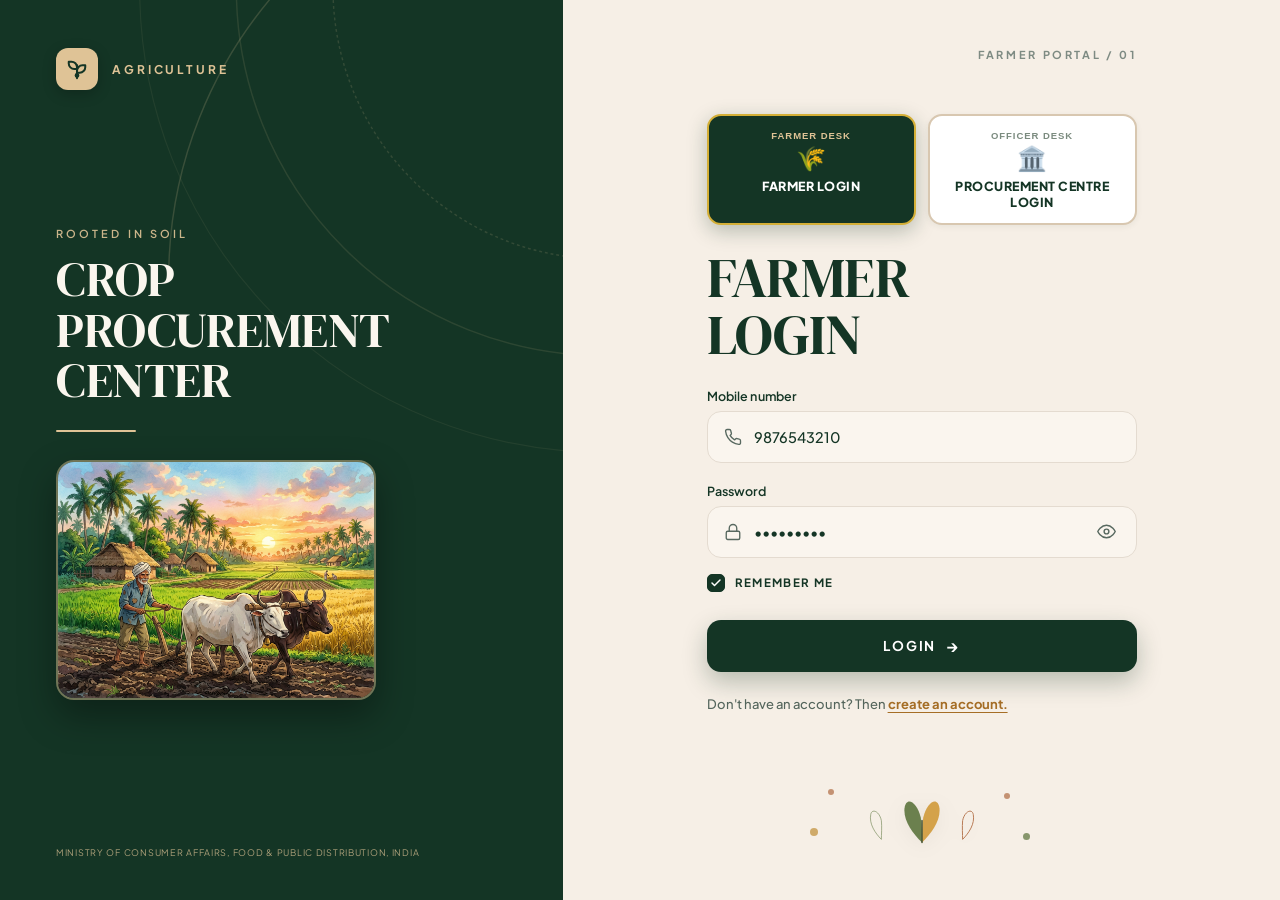
==== commit 9825e6ec: "Update index.html" ====
--- a/index.html
+++ b/index.html
@@ -62,7 +62,7 @@
         <div class="farmer-card-container">
           <div class="farmer-card">
             <img 
-              src="assets/farmer-illustration.jpg" 
+              src="farmer-illustration.jpg" 
               alt="Farmer plowing agricultural fields with oxen" 
               class="farmer-card-img"
               loading="eager"
